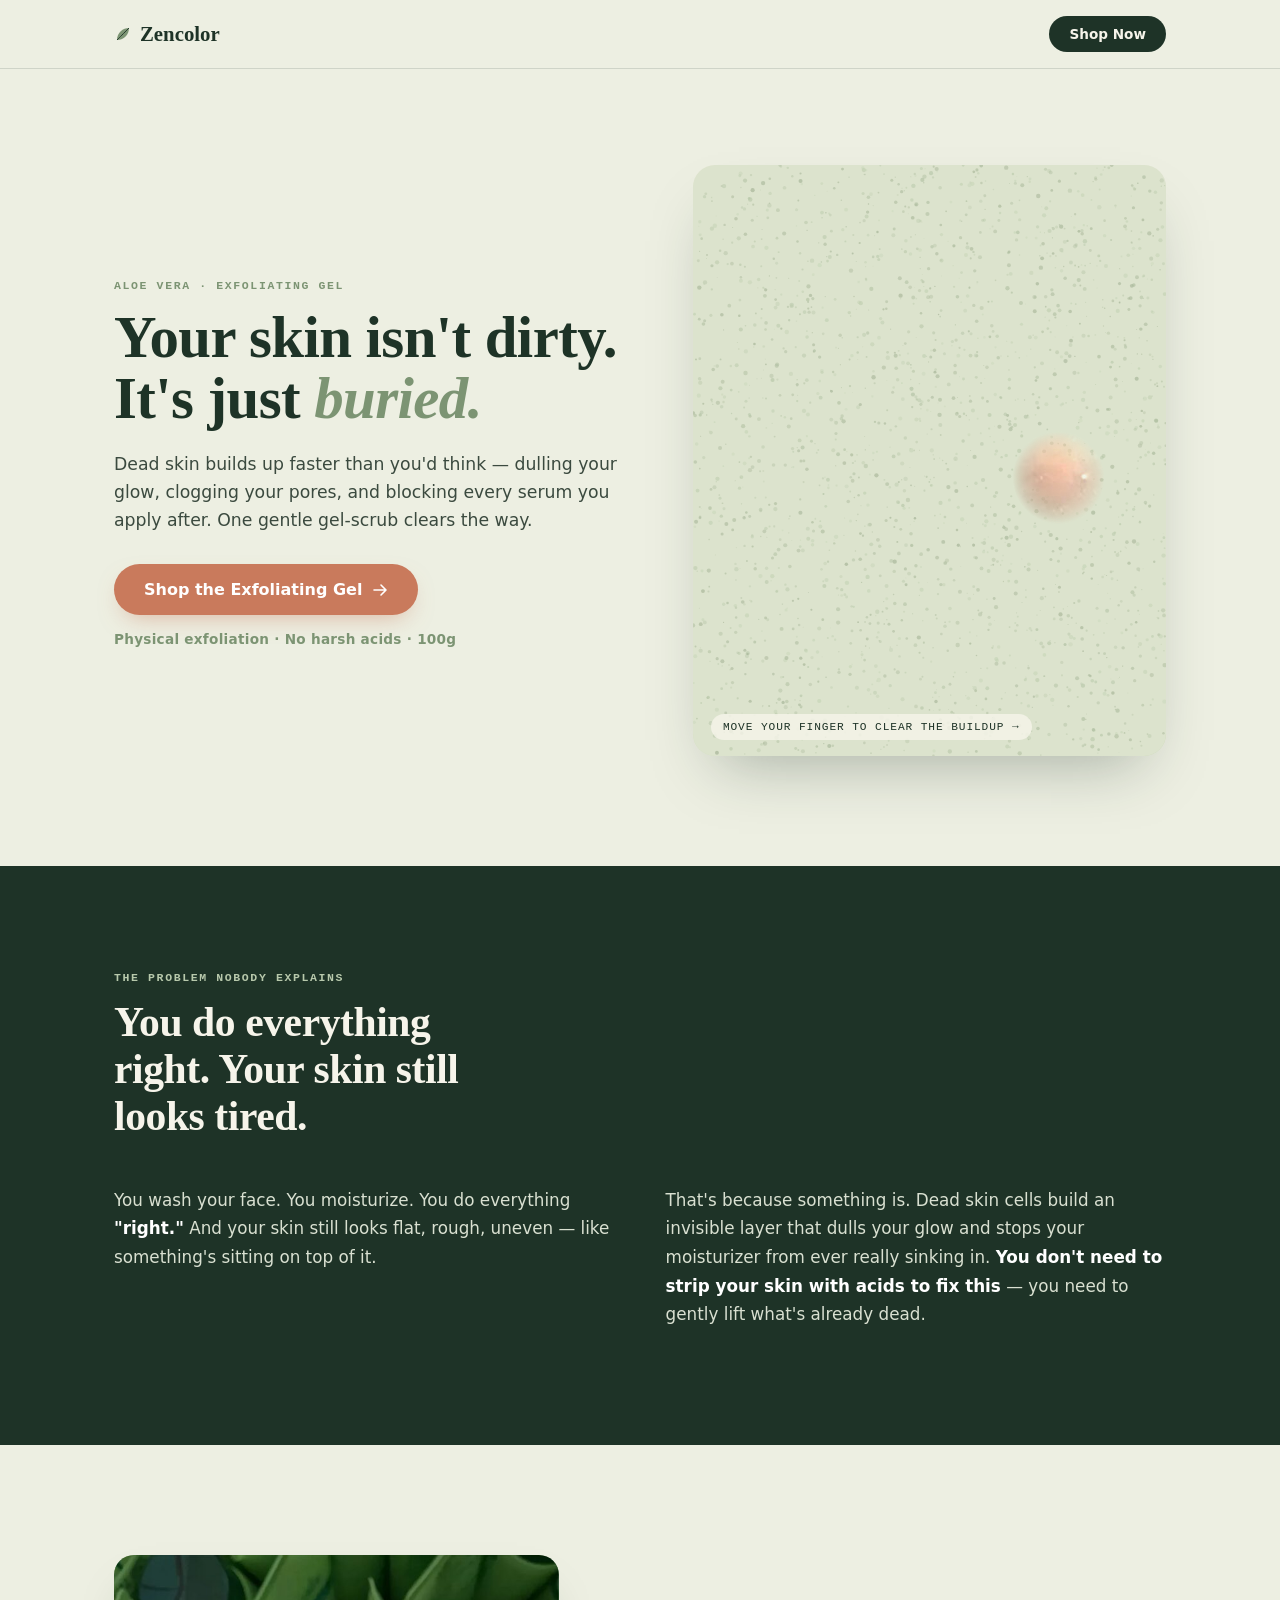
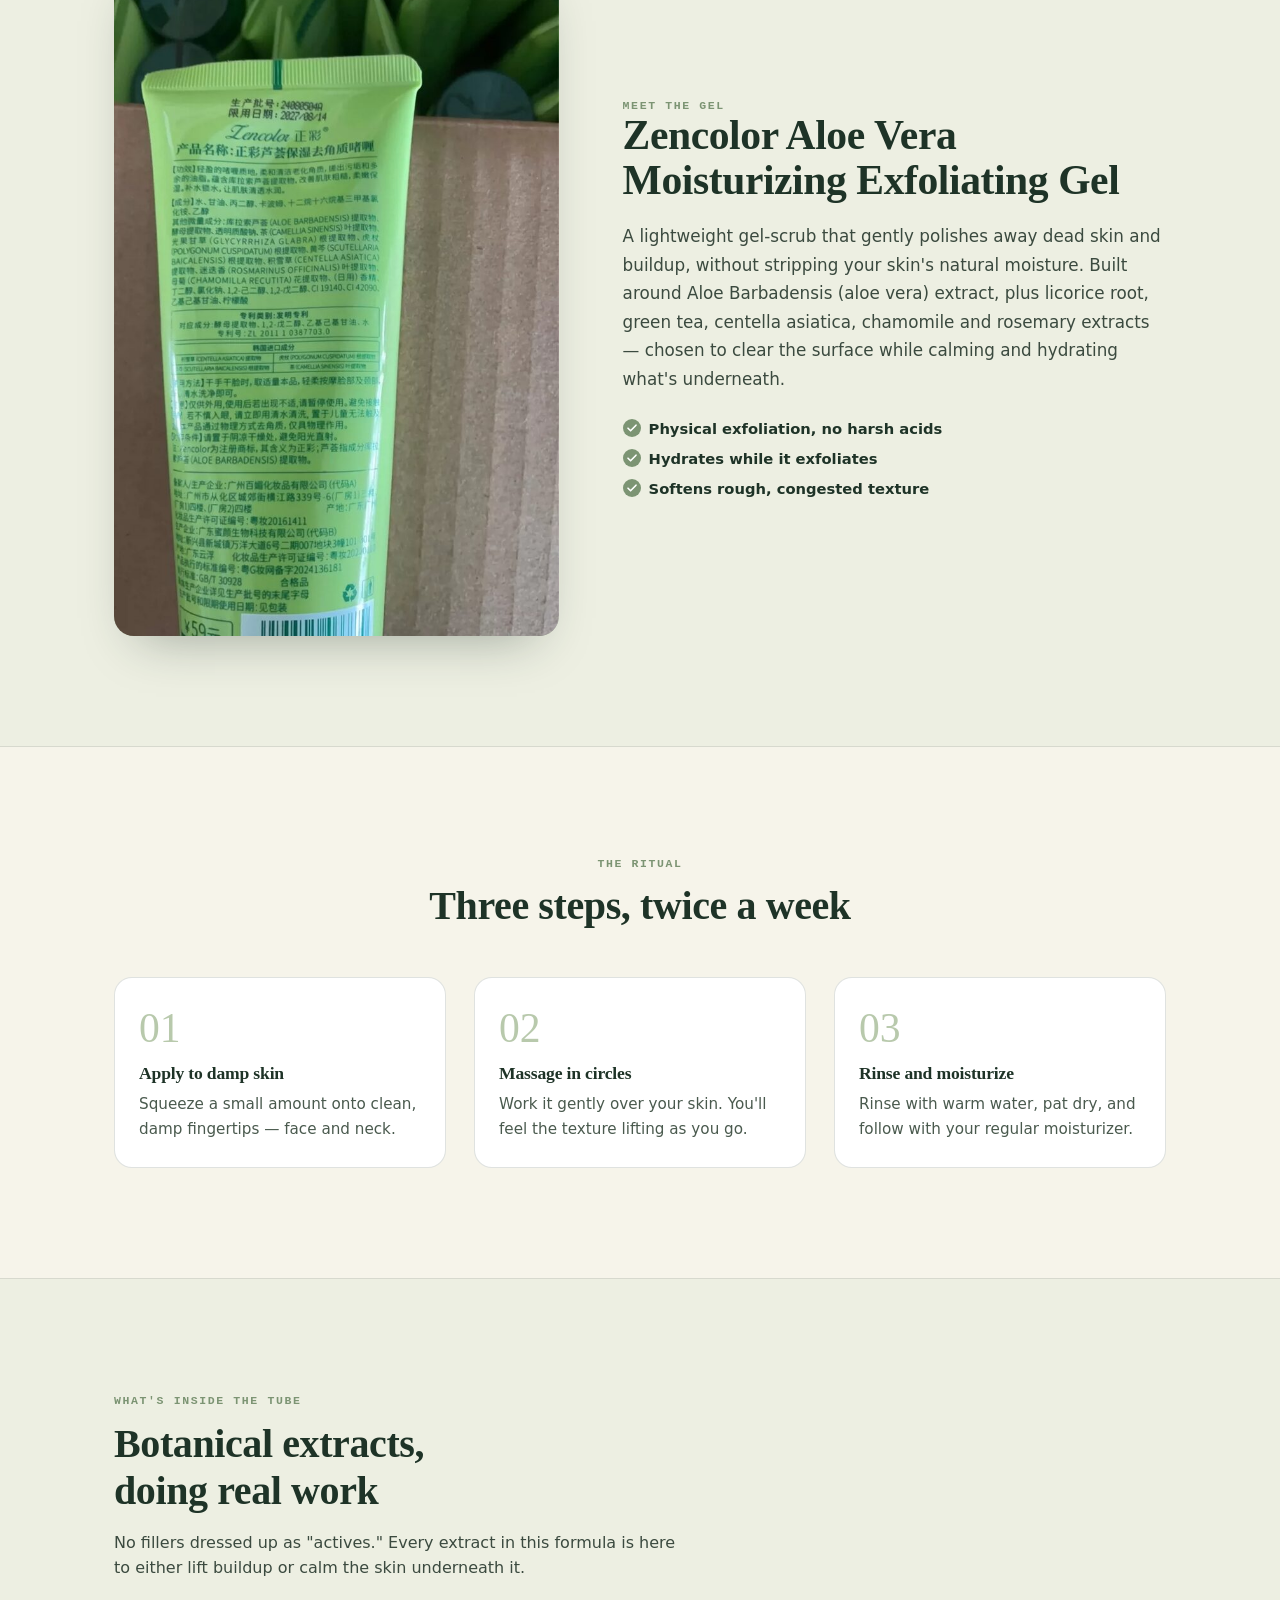
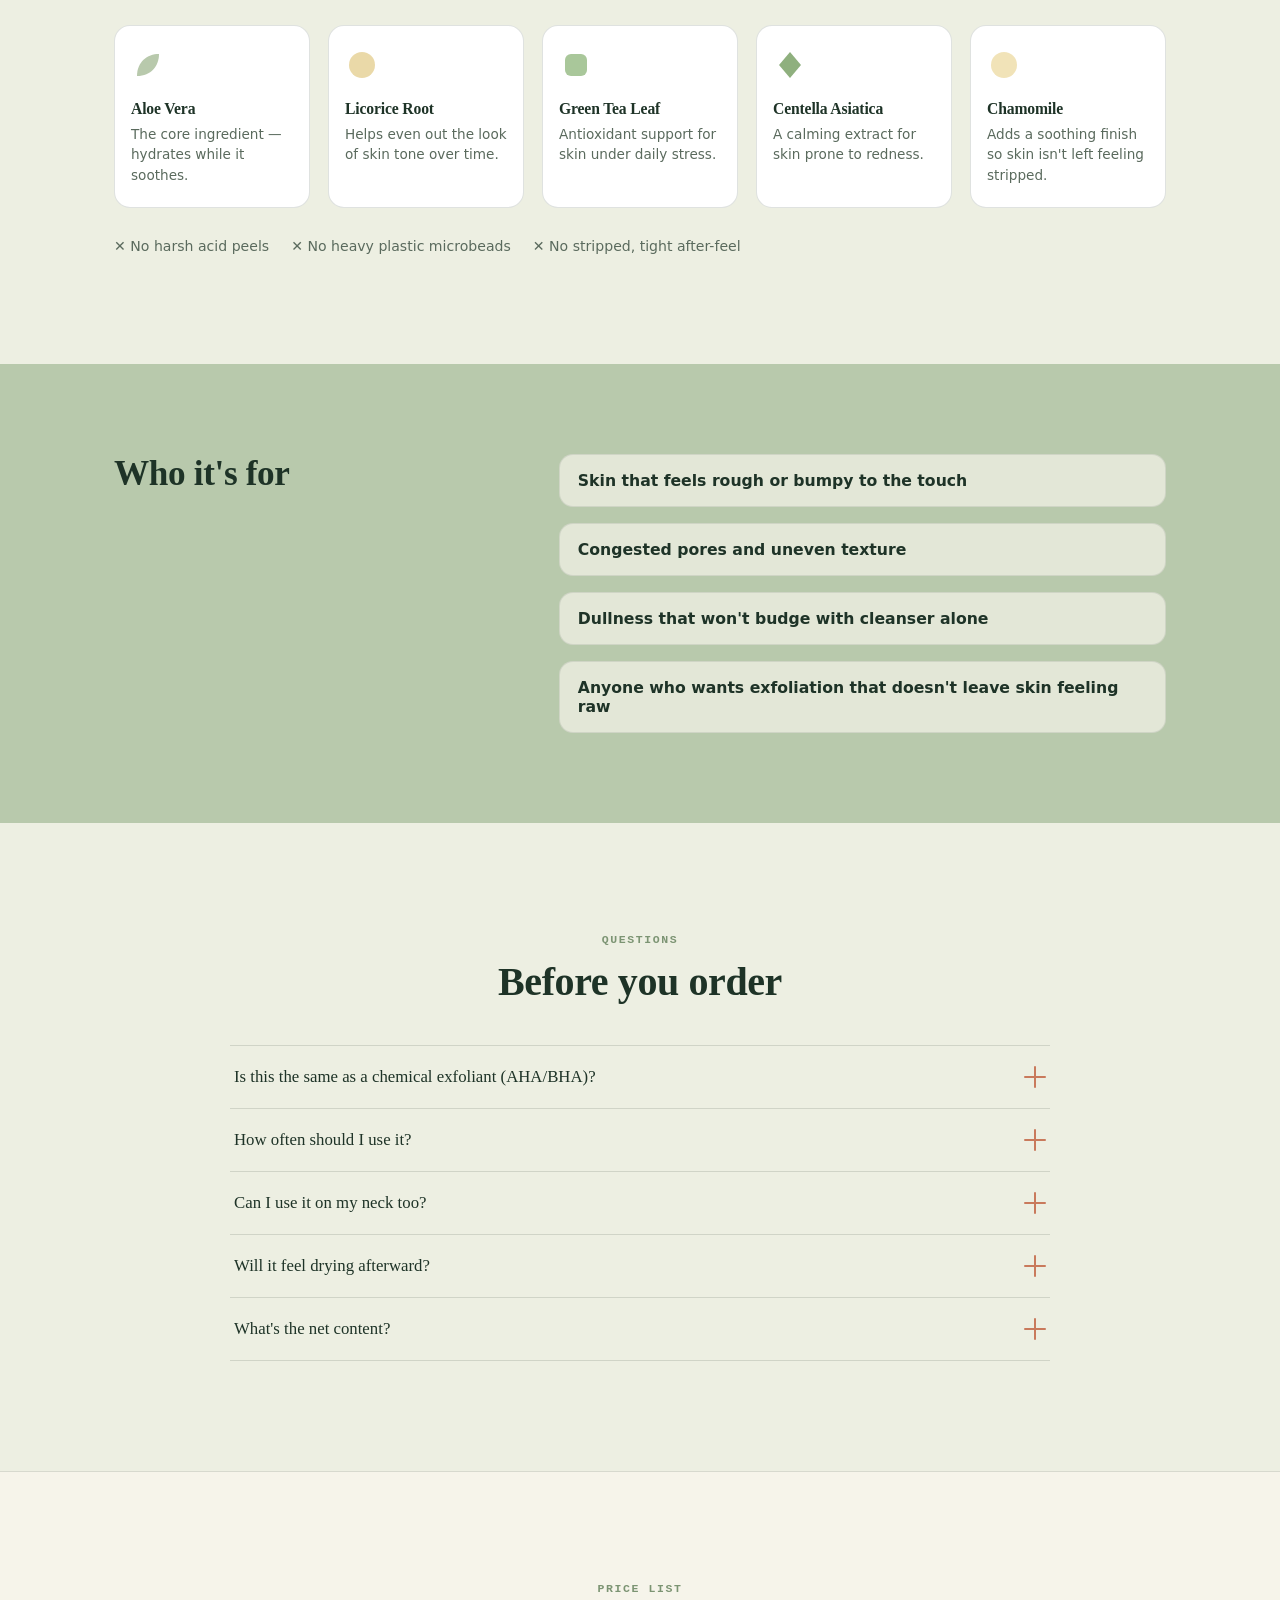
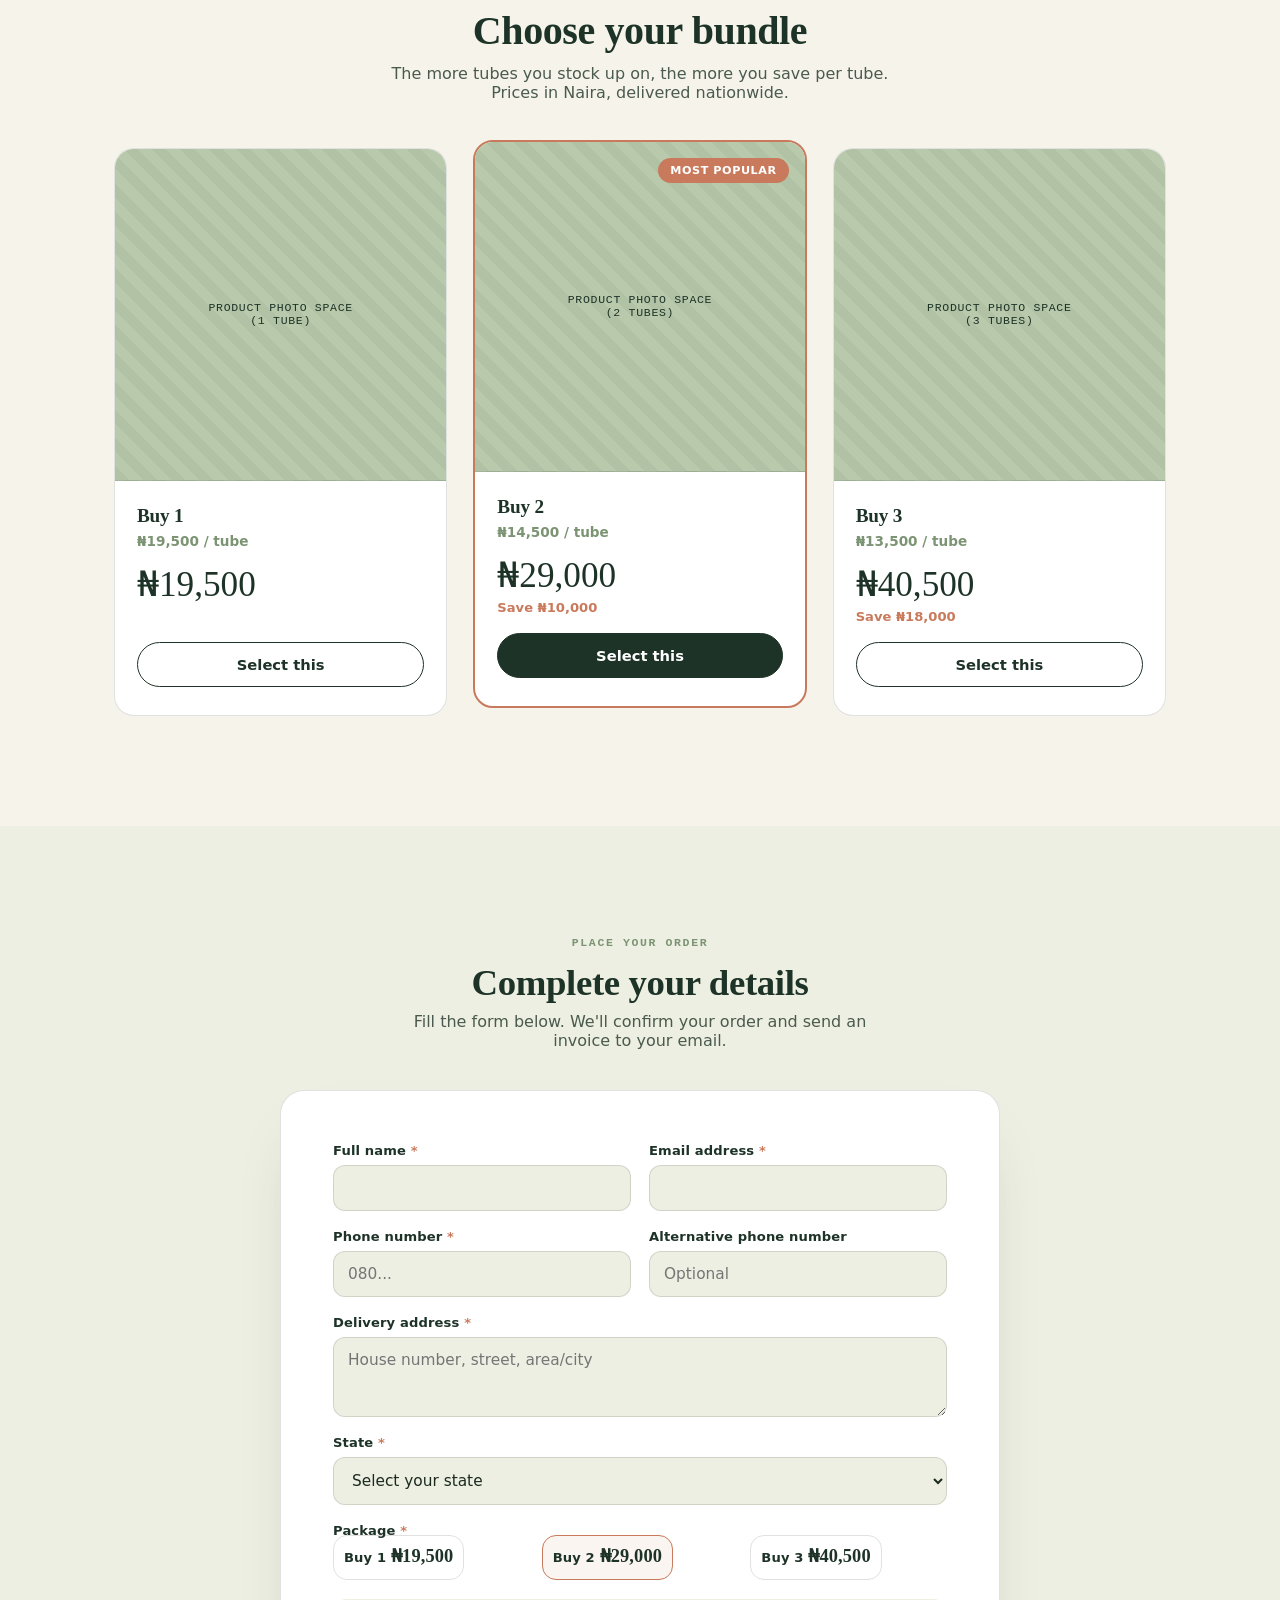
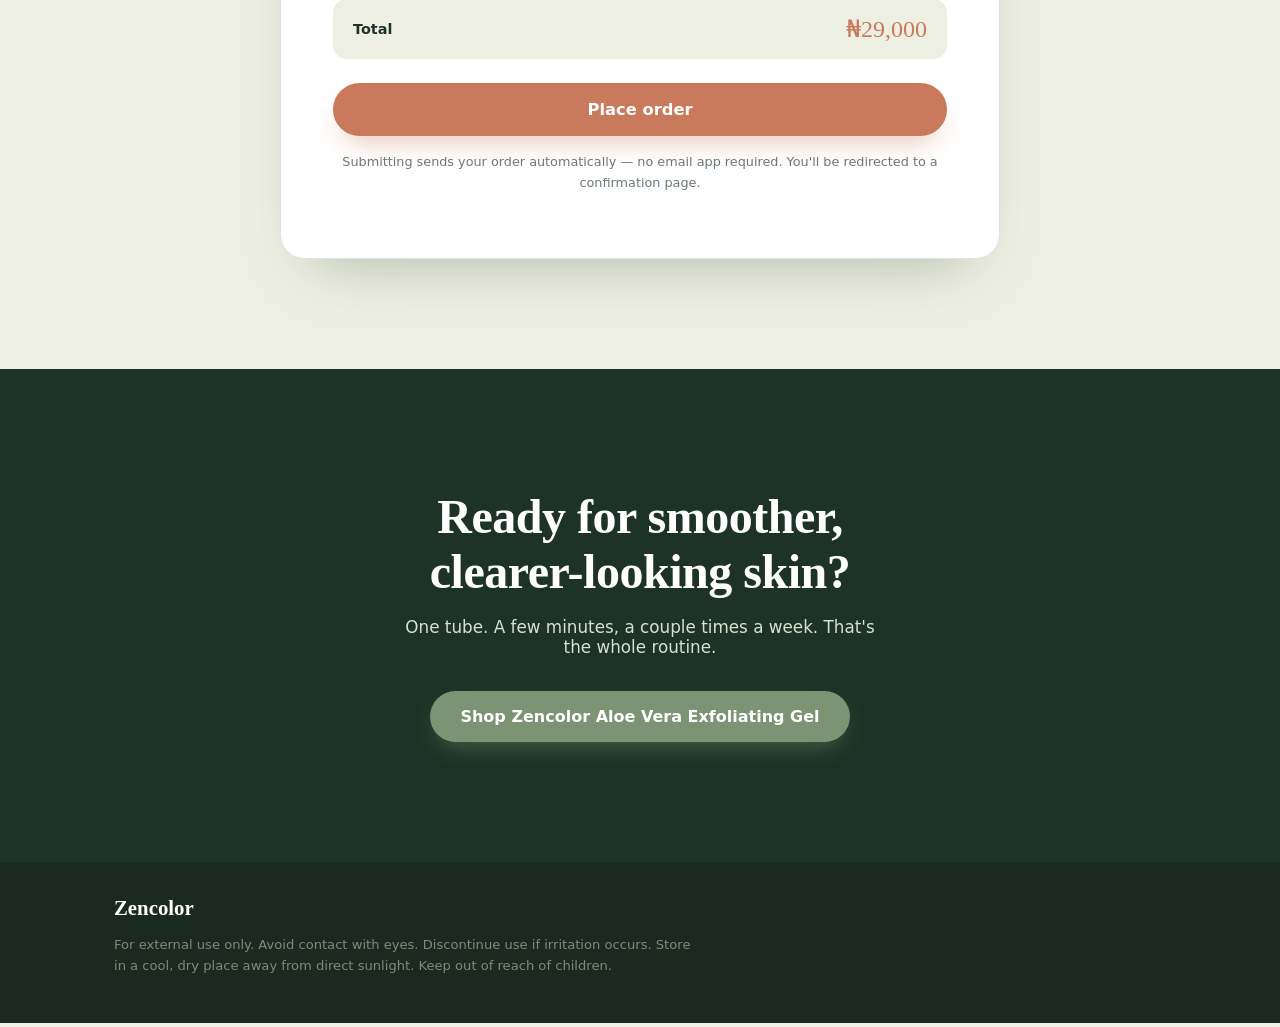
==== Exfoliant/index.html @ 87f1be3c "Change greeting from 'Hello World' to 'Goodbye World'" ====
<!DOCTYPE html>
<html lang="en">
<head>
<meta charset="UTF-8">
<meta name="viewport" content="width=device-width, initial-scale=1.0">
<title>Zencolor — Aloe Vera Exfoliating Gel</title>
<style>
  @font-face {
    font-family: 'Fraunces';
    src: local('Fraunces');
  }

  :root{
    --ivory:#EDEFE2;
    --forest:#1E3327;
    --sage:#7C9473;
    --sage-light:#B8C9AC;
    --clay:#C97A5C;
    --gold:#B6922E;
    --paper:#F6F4EA;
    --ink:#1B2A20;
    --line: rgba(30,51,39,0.14);
    --maxw: 1180px;
  }

  *{ box-sizing:border-box; }
  html{ scroll-behavior:smooth; }
  body{
    margin:0;
    background:var(--ivory);
    color:var(--ink);
    font-family:'Public Sans','Segoe UI',system-ui,sans-serif;
    -webkit-font-smoothing:antialiased;
    overflow-x:hidden;
  }

  h1,h2,h3{
    font-family:'Fraunces','Iowan Old Style',Georgia,serif;
    font-weight:600;
    letter-spacing:-0.01em;
    margin:0;
    color:var(--forest);
  }

  .eyebrow{
    font-family:'IBM Plex Mono',ui-monospace,monospace;
    text-transform:uppercase;
    letter-spacing:0.14em;
    font-size:0.72rem;
    color:var(--sage);
    font-weight:600;
  }

  a{ color:inherit; }
  img{ max-width:100%; display:block; }

  .wrap{
    max-width:var(--maxw);
    margin:0 auto;
    padding:0 clamp(20px,5vw,64px);
  }

  /* ---------- NAV ---------- */
  nav.top{
    position:sticky; top:0; z-index:50;
    background:rgba(237,239,226,0.86);
    backdrop-filter: blur(10px);
    border-bottom:1px solid var(--line);
  }
  nav.top .wrap{
    display:flex; align-items:center; justify-content:space-between;
    padding-top:16px; padding-bottom:16px;
  }
  .logo{
    font-family:'Fraunces',serif;
    font-size:1.3rem;
    font-weight:600;
    color:var(--forest);
    display:flex; align-items:center; gap:8px;
  }
  .logo .leaf{ width:18px; height:18px; }
  .nav-cta{
    background:var(--forest);
    color:var(--paper);
    border:none;
    padding:10px 20px;
    border-radius:999px;
    font-size:0.85rem;
    font-weight:600;
    cursor:pointer;
    font-family:inherit;
    transition:transform .25s ease, background .25s ease;
  }
  .nav-cta:hover{ background:var(--clay); transform:translateY(-1px); }

  /* ---------- HERO ---------- */
  .hero{
    position:relative;
    padding:clamp(48px,8vw,96px) 0 clamp(56px,9vw,110px);
    overflow:hidden;
  }
  .hero .wrap{
    display:grid;
    grid-template-columns: 1.05fr 0.95fr;
    gap:clamp(28px,5vw,56px);
    align-items:center;
  }
  .hero h1{
    font-size:clamp(2.4rem,4.6vw,3.7rem);
    line-height:1.04;
    margin:14px 0 22px;
  }
  .hero h1 em{
    font-style:italic;
    color:var(--sage);
  }
  .hero p.lede{
    font-size:1.08rem;
    line-height:1.6;
    color:#3B4A3F;
    max-width:46ch;
    margin-bottom:30px;
  }
  .btn-primary{
    display:inline-flex; align-items:center; gap:10px;
    background:var(--clay);
    color:#fff;
    border:none;
    padding:16px 30px;
    border-radius:999px;
    font-size:1rem;
    font-weight:700;
    font-family:inherit;
    cursor:pointer;
    box-shadow:0 10px 24px -10px rgba(201,122,92,0.55);
    transition:transform .25s ease, box-shadow .25s ease;
  }
  .btn-primary:hover{ transform:translateY(-2px); box-shadow:0 14px 28px -10px rgba(201,122,92,0.65); }
  .hero-sub{
    margin-top:16px;
    font-size:0.85rem;
    color:var(--sage);
    font-weight:600;
    letter-spacing:0.02em;
  }

  /* the reveal canvas */
  .reveal-stage{
    position:relative;
    border-radius:22px;
    overflow:hidden;
    aspect-ratio: 4/5;
    background:linear-gradient(160deg,#F0EEDF,#DCE3CD 55%,#C7D5B4);
    box-shadow: 0 30px 60px -25px rgba(30,51,39,0.35);
  }
  .reveal-stage canvas{
    position:absolute; inset:0;
    width:100%; height:100%;
    touch-action:none;
    cursor:crosshair;
  }
  .reveal-caption{
    position:absolute;
    left:18px; bottom:16px;
    font-family:'IBM Plex Mono',monospace;
    font-size:0.7rem;
    letter-spacing:0.08em;
    text-transform:uppercase;
    color:var(--forest);
    background:rgba(246,244,234,0.82);
    padding:7px 12px;
    border-radius:999px;
    pointer-events:none;
    z-index:5;
  }

  /* ---------- PROBLEM ---------- */
  .problem{
    background:var(--forest);
    color:var(--paper);
    padding:clamp(56px,9vw,100px) 0;
  }
  .problem .eyebrow{ color:var(--sage-light); }
  .problem h2{
    color:var(--paper);
    font-size:clamp(1.8rem,3.4vw,2.6rem);
    max-width:18ch;
    margin:14px 0 30px;
    line-height:1.12;
  }
  .problem-grid{
    display:grid;
    grid-template-columns: 1fr 1fr;
    gap:clamp(24px,4vw,60px);
    align-items:start;
  }
  .problem-grid p{
    font-size:1.05rem;
    line-height:1.7;
    color:#D9E0D1;
  }
  .problem-grid p strong{ color:#fff; }

  /* ---------- INTRO / PRODUCT ---------- */
  .intro{
    padding:clamp(60px,9vw,110px) 0;
  }
  .intro .wrap{
    display:grid;
    grid-template-columns: 0.9fr 1.1fr;
    gap:clamp(30px,5vw,64px);
    align-items:center;
  }
  .intro-img{
    border-radius:20px;
    overflow:hidden;
    background:var(--sage-light);
    box-shadow:0 24px 50px -24px rgba(30,51,39,0.4);
  }
  .intro h2{
    font-size:clamp(1.9rem,3.4vw,2.6rem);
    line-height:1.1;
    margin-bottom:18px;
  }
  .intro p{
    font-size:1.05rem;
    line-height:1.7;
    color:#3B4A3F;
    max-width:52ch;
  }
  .check-list{
    list-style:none;
    margin:26px 0 0;
    padding:0;
    display:flex;
    flex-wrap:wrap;
    gap:12px 20px;
  }
  .check-list li{
    display:flex; align-items:center; gap:8px;
    font-size:0.92rem;
    font-weight:600;
    color:var(--forest);
  }
  .check-list li svg{ flex:none; }

  /* ---------- RITUAL / STEPS ---------- */
  .ritual{
    background:var(--paper);
    padding:clamp(60px,9vw,110px) 0;
    border-top:1px solid var(--line);
    border-bottom:1px solid var(--line);
  }
  .ritual > .wrap > .eyebrow{ text-align:center; display:block; }
  .ritual h2{
    text-align:center;
    font-size:clamp(1.9rem,3.4vw,2.5rem);
    margin:12px auto 48px;
    max-width:24ch;
  }
  .steps{
    display:grid;
    grid-template-columns:repeat(3,1fr);
    gap:28px;
    counter-reset:step;
  }
  .step{
    position:relative;
    padding:30px 24px 26px;
    background:#fff;
    border:1px solid var(--line);
    border-radius:18px;
  }
  .step .num{
    font-family:'Fraunces',serif;
    font-size:2.6rem;
    color:var(--sage-light);
    line-height:1;
    margin-bottom:14px;
  }
  .step h3{
    font-size:1.1rem;
    margin-bottom:8px;
  }
  .step p{
    font-size:0.95rem;
    line-height:1.6;
    color:#4A5A4E;
    margin:0;
  }

  /* ---------- INGREDIENTS ---------- */
  .ingredients{
    padding:clamp(60px,9vw,110px) 0;
  }
  .ingredients h2{
    font-size:clamp(1.9rem,3.4vw,2.5rem);
    max-width:20ch;
    margin:12px 0 12px;
  }
  .ingredients > .wrap > p{
    max-width:56ch;
    color:#3B4A3F;
    line-height:1.6;
    margin-bottom:44px;
  }
  .ing-grid{
    display:grid;
    grid-template-columns:repeat(5,1fr);
    gap:18px;
  }
  .ing-card{
    background:#fff;
    border:1px solid var(--line);
    border-radius:16px;
    padding:22px 16px;
    text-align:left;
    transition:transform .3s ease, box-shadow .3s ease;
  }
  .ing-card:hover{
    transform:translateY(-4px);
    box-shadow:0 20px 34px -20px rgba(30,51,39,0.35);
  }
  .ing-card .mark{
    width:34px; height:34px;
    margin-bottom:14px;
  }
  .ing-card h3{ font-size:0.98rem; margin-bottom:6px; }
  .ing-card p{ font-size:0.85rem; line-height:1.5; color:#5A6A5D; margin:0; }

  .no-list{
    margin-top:30px;
    display:flex;
    gap:22px;
    flex-wrap:wrap;
  }
  .no-list span{
    font-size:0.88rem;
    color:#5A6A5D;
    display:flex;
    align-items:center;
    gap:7px;
  }

  /* ---------- WHO FOR ---------- */
  .who{
    background:var(--sage-light);
    padding:clamp(50px,8vw,90px) 0;
  }
  .who .wrap{
    display:grid;
    grid-template-columns:0.8fr 1.2fr;
    gap:40px;
    align-items:start;
  }
  .who h2{
    font-size:clamp(1.7rem,3vw,2.2rem);
    max-width:14ch;
  }
  .who ul{
    list-style:none;
    margin:0; padding:0;
    display:grid;
    gap:16px;
  }
  .who li{
    background:rgba(246,244,234,0.7);
    border-radius:14px;
    padding:16px 18px;
    font-size:0.98rem;
    color:var(--forest);
    font-weight:600;
    border:1px solid rgba(30,51,39,0.1);
  }

  /* ---------- FAQ ---------- */
  .faq{
    padding:clamp(60px,9vw,110px) 0;
    max-width:820px;
    margin:0 auto;
  }
  .faq h2{
    font-size:clamp(1.9rem,3.4vw,2.5rem);
    text-align:center;
    margin:12px auto 40px;
  }
  .faq-item{
    border-top:1px solid var(--line);
  }
  .faq-item:last-child{ border-bottom:1px solid var(--line); }
  .faq-q{
    width:100%;
    text-align:left;
    background:none;
    border:none;
    padding:20px 4px;
    font-family:'Fraunces',serif;
    font-size:1.05rem;
    color:var(--forest);
    display:flex;
    justify-content:space-between;
    align-items:center;
    cursor:pointer;
    gap:20px;
  }
  .faq-q .plus{
    flex:none;
    width:22px; height:22px;
    position:relative;
  }
  .faq-q .plus::before, .faq-q .plus::after{
    content:'';
    position:absolute;
    background:var(--clay);
    border-radius:2px;
  }
  .faq-q .plus::before{ width:100%; height:2px; top:50%; left:0; transform:translateY(-50%); }
  .faq-q .plus::after{ width:2px; height:100%; left:50%; top:0; transform:translateX(-50%); transition:transform .3s ease; }
  .faq-item.open .faq-q .plus::after{ transform:translateX(-50%) rotate(90deg) scale(0); }
  .faq-a{
    max-height:0;
    overflow:hidden;
    transition:max-height .35s ease;
  }
  .faq-a p{
    padding:0 4px 22px;
    margin:0;
    font-size:0.96rem;
    line-height:1.65;
    color:#4A5A4E;
    max-width:64ch;
  }

  /* ---------- FINAL CTA ---------- */
  .final{
    background:var(--forest);
    color:var(--paper);
    padding:clamp(70px,10vw,120px) 0;
    text-align:center;
  }
  .final h2{
    color:#fff;
    font-size:clamp(2rem,4vw,3rem);
    max-width:18ch;
    margin:0 auto 18px;
  }
  .final p{
    color:#D9E0D1;
    font-size:1.05rem;
    max-width:44ch;
    margin:0 auto 34px;
  }

  footer{
    background:var(--ink);
    color:#9FAE9B;
    font-size:0.82rem;
    padding:34px 0;
  }
  footer .wrap{
    display:flex;
    justify-content:space-between;
    flex-wrap:wrap;
    gap:12px;
  }
  footer .fine{
    max-width:70ch;
    color:#7C8A78;
    margin-top:14px;
    line-height:1.6;
  }

  /* ---------- PRICE LIST ---------- */
  .pricing{
    padding:clamp(60px,9vw,110px) 0;
    background:var(--paper);
    border-top:1px solid var(--line);
  }
  .pricing > .wrap > .eyebrow{ display:block; text-align:center; }
  .pricing h2{
    text-align:center;
    font-size:clamp(1.9rem,3.4vw,2.5rem);
    margin:12px auto 10px;
  }
  .pricing > .wrap > p.sub{
    text-align:center;
    color:#4A5A4E;
    max-width:50ch;
    margin:0 auto 46px;
  }
  .price-grid{
    display:grid;
    grid-template-columns:repeat(3,1fr);
    gap:26px;
  }
  .price-card{
    background:#fff;
    border:1px solid var(--line);
    border-radius:20px;
    overflow:hidden;
    display:flex;
    flex-direction:column;
    position:relative;
    transition:transform .3s ease, box-shadow .3s ease;
  }
  .price-card.popular{
    border:2px solid var(--clay);
    transform:translateY(-8px);
  }
  .price-card:hover{ box-shadow:0 24px 44px -26px rgba(30,51,39,0.4); }
  .price-card .badge{
    position:absolute;
    top:16px; right:16px;
    background:var(--clay);
    color:#fff;
    font-size:0.7rem;
    font-weight:700;
    text-transform:uppercase;
    letter-spacing:0.05em;
    padding:6px 12px;
    border-radius:999px;
    z-index:2;
  }
  .price-card .img-space{
    aspect-ratio:1/1;
    background:
      repeating-linear-gradient(45deg, rgba(30,51,39,0.05) 0 10px, transparent 10px 20px),
      var(--sage-light);
    display:flex;
    align-items:center;
    justify-content:center;
    color:var(--forest);
    font-family:'IBM Plex Mono',monospace;
    font-size:0.72rem;
    text-transform:uppercase;
    letter-spacing:0.06em;
    text-align:center;
    padding:16px;
    border-bottom:1px solid var(--line);
  }
  .price-card .body{
    padding:24px 22px 28px;
    display:flex;
    flex-direction:column;
    flex:1;
  }
  .price-card h3{
    font-size:1.2rem;
    margin-bottom:6px;
  }
  .price-card .unit-price{
    font-size:0.85rem;
    color:var(--sage);
    font-weight:600;
    margin-bottom:14px;
  }
  .price-card .amount{
    font-family:'Fraunces',serif;
    font-size:2.2rem;
    color:var(--forest);
    margin-bottom:4px;
  }
  .price-card .save{
    font-size:0.82rem;
    color:var(--clay);
    font-weight:700;
    margin-bottom:18px;
    min-height:1.2em;
  }
  .price-card .select-btn{
    margin-top:auto;
    width:100%;
    border:1.5px solid var(--forest);
    background:transparent;
    color:var(--forest);
    font-family:inherit;
    font-weight:700;
    font-size:0.92rem;
    padding:13px 18px;
    border-radius:999px;
    cursor:pointer;
    transition:background .25s ease, color .25s ease;
  }
  .price-card .select-btn:hover,
  .price-card.selected .select-btn{
    background:var(--forest);
    color:#fff;
  }

  /* ---------- ORDER FORM ---------- */
  .order-form{
    padding:clamp(60px,9vw,110px) 0;
  }
  .order-form .form-wrap{
    max-width:720px;
    margin:0 auto;
    background:#fff;
    border:1px solid var(--line);
    border-radius:24px;
    padding:clamp(28px,5vw,52px);
    box-shadow:0 30px 60px -34px rgba(30,51,39,0.35);
  }
  .order-form > .wrap > .eyebrow{ display:block; text-align:center; }
  .order-form h2{
    text-align:center;
    font-size:clamp(1.8rem,3.2vw,2.3rem);
    margin:12px auto 8px;
  }
  .order-form > .wrap > p.sub{
    text-align:center;
    color:#4A5A4E;
    max-width:50ch;
    margin:0 auto 40px;
  }
  .field-row{
    display:grid;
    grid-template-columns:1fr 1fr;
    gap:18px;
  }
  .field{
    margin-bottom:18px;
    display:flex;
    flex-direction:column;
    gap:7px;
  }
  .field label{
    font-size:0.82rem;
    font-weight:700;
    color:var(--forest);
    letter-spacing:0.01em;
  }
  .field label .req{ color:var(--clay); }
  .field input,
  .field select,
  .field textarea{
    font-family:inherit;
    font-size:0.96rem;
    padding:13px 14px;
    border-radius:12px;
    border:1.5px solid var(--line);
    background:var(--ivory);
    color:var(--ink);
    outline:none;
    transition:border-color .2s ease, background .2s ease;
  }
  .field input:focus,
  .field select:focus,
  .field textarea:focus{
    border-color:var(--sage);
    background:#fff;
  }
  .field textarea{ resize:vertical; min-height:80px; }

  .package-select{
    display:grid;
    grid-template-columns:repeat(3,1fr);
    gap:12px;
    margin-bottom:8px;
  }
  .package-option{ position:relative; }
  .package-option input{
    position:absolute;
    opacity:0;
    width:100%; height:100%;
    margin:0;
    cursor:pointer;
  }
  .package-option .card{
    border:1.5px solid var(--line);
    border-radius:14px;
    padding:14px 10px;
    text-align:center;
    transition:border-color .2s ease, background .2s ease;
  }
  .package-option .card .qty{
    font-size:0.82rem;
    font-weight:700;
    color:var(--forest);
    margin-bottom:4px;
  }
  .package-option .card .amt{
    font-family:'Fraunces',serif;
    font-size:1.15rem;
    color:var(--forest);
  }
  .package-option input:checked + .card{
    border-color:var(--clay);
    background:rgba(201,122,92,0.08);
  }
  .package-option input:focus-visible + .card{
    outline:2px solid var(--clay);
    outline-offset:2px;
  }

  .order-total{
    display:flex;
    justify-content:space-between;
    align-items:center;
    background:var(--ivory);
    border-radius:14px;
    padding:16px 20px;
    margin:24px 0;
  }
  .order-total .label{
    font-size:0.9rem;
    font-weight:700;
    color:var(--forest);
  }
  .order-total .value{
    font-family:'Fraunces',serif;
    font-size:1.5rem;
    color:var(--clay);
  }

  .submit-btn{
    width:100%;
    background:var(--clay);
    color:#fff;
    border:none;
    padding:17px 20px;
    border-radius:999px;
    font-size:1.02rem;
    font-weight:700;
    font-family:inherit;
    cursor:pointer;
    box-shadow:0 14px 28px -12px rgba(201,122,92,0.55);
    transition:transform .25s ease;
  }
  .submit-btn:hover{ transform:translateY(-2px); }

  .form-note{
    font-size:0.8rem;
    color:#6B7A6E;
    text-align:center;
    margin-top:16px;
    line-height:1.6;
  }
  .form-status{
    display:none;
    margin-top:18px;
    padding:14px 16px;
    border-radius:12px;
    font-size:0.9rem;
    font-weight:600;
  }
  .form-status.show{ display:block; }
  .form-status.ok{ background:#E4EEDE; color:#294A2A; }
  .form-status.err{ background:#F6E1DA; color:#7A2E1A; }

  @media (max-width:720px){
    .field-row{ grid-template-columns:1fr; }
    .price-grid{ grid-template-columns:1fr; }
    .price-card.popular{ transform:none; }
    .package-select{ grid-template-columns:1fr; }
  }

  /* ---------- responsive ---------- */
  @media (max-width:920px){
    .hero .wrap{ grid-template-columns:1fr; }
    .reveal-stage{ order:-1; aspect-ratio:4/3; }
    .problem-grid{ grid-template-columns:1fr; }
    .intro .wrap{ grid-template-columns:1fr; }
    .steps{ grid-template-columns:1fr; }
    .ing-grid{ grid-template-columns:repeat(2,1fr); }
    .who .wrap{ grid-template-columns:1fr; }
  }

  @media (prefers-reduced-motion: reduce){
    *{ animation:none !important; transition:none !important; }
  }

  :focus-visible{
    outline:2px solid var(--clay);
    outline-offset:3px;
  }
</style>
</head>
<body>

<nav class="top">
  <div class="wrap">
    <div class="logo">
      <svg class="leaf" viewBox="0 0 24 24" fill="none"><path d="M4 20C4 10 12 4 20 4C20 12 14 20 4 20Z" fill="#7C9473"/><path d="M4 20C8 16 12 12 20 4" stroke="#1E3327" stroke-width="1.2"/></svg>
      Zencolor
    </div>
    <button class="nav-cta" onclick="document.getElementById('orderForm').scrollIntoView({behavior:'smooth'})">Shop Now</button>
  </div>
</nav>

<section class="hero">
  <div class="wrap">
    <div class="hero-copy">
      <span class="eyebrow">Aloe Vera · Exfoliating Gel</span>
      <h1>Your skin isn't dirty.<br>It's just <em>buried.</em></h1>
      <p class="lede">Dead skin builds up faster than you'd think — dulling your glow, clogging your pores, and blocking every serum you apply after. One gentle gel-scrub clears the way.</p>
      <button class="btn-primary" onclick="document.getElementById('orderForm').scrollIntoView({behavior:'smooth'})">
        Shop the Exfoliating Gel
        <svg width="16" height="16" viewBox="0 0 16 16" fill="none"><path d="M2 8h11M9 3l5 5-5 5" stroke="#fff" stroke-width="1.6" stroke-linecap="round" stroke-linejoin="round"/></svg>
      </button>
      <div class="hero-sub">Physical exfoliation · No harsh acids · 100g</div>
    </div>

    <div class="reveal-stage" id="revealStage">
      <canvas id="revealCanvas"></canvas>
      <span class="reveal-caption">move your finger to clear the buildup →</span>
    </div>
  </div>
</section>

<section class="problem">
  <div class="wrap">
    <span class="eyebrow">The problem nobody explains</span>
    <h2>You do everything right. Your skin still looks tired.</h2>
    <div class="problem-grid">
      <p>You wash your face. You moisturize. You do everything <strong>"right."</strong> And your skin still looks flat, rough, uneven — like something's sitting on top of it.</p>
      <p>That's because something is. Dead skin cells build an invisible layer that dulls your glow and stops your moisturizer from ever really sinking in. <strong>You don't need to strip your skin with acids to fix this</strong> — you need to gently lift what's already dead.</p>
    </div>
  </div>
</section>

<section class="intro">
  <div class="wrap">
    <div class="intro-img">
      <img src="[data-uri]" alt="Zencolor Aloe Vera Moisturizing Exfoliating Gel tube, ingredient label shown on green packaging">
    </div>
    <div class="intro-text">
      <span class="eyebrow">Meet the gel</span>
      <h2>Zencolor Aloe Vera Moisturizing Exfoliating Gel</h2>
      <p>A lightweight gel-scrub that gently polishes away dead skin and buildup, without stripping your skin's natural moisture. Built around Aloe Barbadensis (aloe vera) extract, plus licorice root, green tea, centella asiatica, chamomile and rosemary extracts — chosen to clear the surface while calming and hydrating what's underneath.</p>
      <ul class="check-list">
        <li><svg width="18" height="18" viewBox="0 0 18 18" fill="none"><circle cx="9" cy="9" r="9" fill="#7C9473"/><path d="M5 9.2l2.6 2.6L13 6.2" stroke="#fff" stroke-width="1.6" stroke-linecap="round" stroke-linejoin="round"/></svg>Physical exfoliation, no harsh acids</li>
        <li><svg width="18" height="18" viewBox="0 0 18 18" fill="none"><circle cx="9" cy="9" r="9" fill="#7C9473"/><path d="M5 9.2l2.6 2.6L13 6.2" stroke="#fff" stroke-width="1.6" stroke-linecap="round" stroke-linejoin="round"/></svg>Hydrates while it exfoliates</li>
        <li><svg width="18" height="18" viewBox="0 0 18 18" fill="none"><circle cx="9" cy="9" r="9" fill="#7C9473"/><path d="M5 9.2l2.6 2.6L13 6.2" stroke="#fff" stroke-width="1.6" stroke-linecap="round" stroke-linejoin="round"/></svg>Softens rough, congested texture</li>
      </ul>
    </div>
  </div>
</section>

<section class="ritual">
  <div class="wrap">
    <span class="eyebrow">The ritual</span>
    <h2>Three steps, twice a week</h2>
    <div class="steps">
      <div class="step">
        <div class="num">01</div>
        <h3>Apply to damp skin</h3>
        <p>Squeeze a small amount onto clean, damp fingertips — face and neck.</p>
      </div>
      <div class="step">
        <div class="num">02</div>
        <h3>Massage in circles</h3>
        <p>Work it gently over your skin. You'll feel the texture lifting as you go.</p>
      </div>
      <div class="step">
        <div class="num">03</div>
        <h3>Rinse and moisturize</h3>
        <p>Rinse with warm water, pat dry, and follow with your regular moisturizer.</p>
      </div>
    </div>
  </div>
</section>

<section class="ingredients">
  <div class="wrap">
    <span class="eyebrow">What's inside the tube</span>
    <h2>Botanical extracts, doing real work</h2>
    <p>No fillers dressed up as "actives." Every extract in this formula is here to either lift buildup or calm the skin underneath it.</p>
    <div class="ing-grid">
      <div class="ing-card">
        <svg class="mark" viewBox="0 0 34 34" fill="none"><path d="M6 28C6 14 16 6 28 6C28 18 20 28 6 28Z" fill="#B8C9AC"/></svg>
        <h3>Aloe Vera</h3>
        <p>The core ingredient — hydrates while it soothes.</p>
      </div>
      <div class="ing-card">
        <svg class="mark" viewBox="0 0 34 34" fill="none"><circle cx="17" cy="17" r="13" fill="#EAD9A8"/></svg>
        <h3>Licorice Root</h3>
        <p>Helps even out the look of skin tone over time.</p>
      </div>
      <div class="ing-card">
        <svg class="mark" viewBox="0 0 34 34" fill="none"><rect x="6" y="6" width="22" height="22" rx="6" fill="#A9C79A"/></svg>
        <h3>Green Tea Leaf</h3>
        <p>Antioxidant support for skin under daily stress.</p>
      </div>
      <div class="ing-card">
        <svg class="mark" viewBox="0 0 34 34" fill="none"><path d="M17 4 L28 17 L17 30 L6 17 Z" fill="#8FB07E"/></svg>
        <h3>Centella Asiatica</h3>
        <p>A calming extract for skin prone to redness.</p>
      </div>
      <div class="ing-card">
        <svg class="mark" viewBox="0 0 34 34" fill="none"><circle cx="17" cy="17" r="13" fill="#F1E3B8"/></svg>
        <h3>Chamomile</h3>
        <p>Adds a soothing finish so skin isn't left feeling stripped.</p>
      </div>
    </div>
    <div class="no-list">
      <span>✕ No harsh acid peels</span>
      <span>✕ No heavy plastic microbeads</span>
      <span>✕ No stripped, tight after-feel</span>
    </div>
  </div>
</section>

<section class="who">
  <div class="wrap">
    <h2>Who it's for</h2>
    <ul>
      <li>Skin that feels rough or bumpy to the touch</li>
      <li>Congested pores and uneven texture</li>
      <li>Dullness that won't budge with cleanser alone</li>
      <li>Anyone who wants exfoliation that doesn't leave skin feeling raw</li>
    </ul>
  </div>
</section>

<section class="faq">
  <div class="wrap" style="padding:0;">
    <span class="eyebrow" style="display:block;text-align:center;">Questions</span>
    <h2>Before you order</h2>

    <div class="faq-item">
      <button class="faq-q"><span>Is this the same as a chemical exfoliant (AHA/BHA)?</span><span class="plus"></span></button>
      <div class="faq-a"><p>No — this is a physical exfoliating gel. It works by gently massaging away dead skin cell buildup rather than dissolving it with acids, which makes it a gentler option for regular use.</p></div>
    </div>
    <div class="faq-item">
      <button class="faq-q"><span>How often should I use it?</span><span class="plus"></span></button>
      <div class="faq-a"><p>Two to three times a week is typically enough. If your skin is sensitive, start with once a week and see how it responds.</p></div>
    </div>
    <div class="faq-item">
      <button class="faq-q"><span>Can I use it on my neck too?</span><span class="plus"></span></button>
      <div class="faq-a"><p>Yes — it's formulated for use on both the face and neck.</p></div>
    </div>
    <div class="faq-item">
      <button class="faq-q"><span>Will it feel drying afterward?</span><span class="plus"></span></button>
      <div class="faq-a"><p>The gel is designed to exfoliate while the aloe vera and botanical extracts help maintain hydration, so it shouldn't leave skin feeling tight. As with any new skincare product, we recommend a patch test first.</p></div>
    </div>
    <div class="faq-item">
      <button class="faq-q"><span>What's the net content?</span><span class="plus"></span></button>
      <div class="faq-a"><p>100g per tube.</p></div>
    </div>
  </div>
</section>

<section class="pricing" id="pricing">
  <div class="wrap">
    <span class="eyebrow">Price list</span>
    <h2>Choose your bundle</h2>
    <p class="sub">The more tubes you stock up on, the more you save per tube. Prices in Naira, delivered nationwide.</p>

    <div class="price-grid">
      <div class="price-card" data-package="1" data-price="19500" data-label="1 Tube">
        <div class="img-space">Product photo space<br>(1 tube)</div>
        <div class="body">
          <h3>Buy 1</h3>
          <div class="unit-price">₦19,500 / tube</div>
          <div class="amount">₦19,500</div>
          <div class="save">&nbsp;</div>
          <button type="button" class="select-btn">Select this</button>
        </div>
      </div>

      <div class="price-card popular" data-package="2" data-price="29000" data-label="2 Tubes">
        <span class="badge">Most popular</span>
        <div class="img-space">Product photo space<br>(2 tubes)</div>
        <div class="body">
          <h3>Buy 2</h3>
          <div class="unit-price">₦14,500 / tube</div>
          <div class="amount">₦29,000</div>
          <div class="save">Save ₦10,000</div>
          <button type="button" class="select-btn">Select this</button>
        </div>
      </div>

      <div class="price-card" data-package="3" data-price="40500" data-label="3 Tubes">
        <div class="img-space">Product photo space<br>(3 tubes)</div>
        <div class="body">
          <h3>Buy 3</h3>
          <div class="unit-price">₦13,500 / tube</div>
          <div class="amount">₦40,500</div>
          <div class="save">Save ₦18,000</div>
          <button type="button" class="select-btn">Select this</button>
        </div>
      </div>
    </div>
  </div>
</section>

<section class="order-form" id="orderForm">
  <div class="wrap">
    <span class="eyebrow">Place your order</span>
    <h2>Complete your details</h2>
    <p class="sub">Fill the form below. We'll confirm your order and send an invoice to your email.</p>

    <div class="form-wrap">
      <form id="orderFormEl" novalidate action="https://formsubmit.co/vc885222@gmail.com" method="POST">
        <input type="hidden" name="_next" value="https://deemarketplace.xyz/Thankyou/">
        <input type="hidden" name="_subject" value="New Zencolor order">
        <input type="hidden" name="_captcha" value="false">
        <input type="hidden" name="_replyto" id="replyToField">
        <input type="hidden" name="Order Reference" id="orderRefField">
        <input type="hidden" name="Package" id="packageLabelField">
        <input type="hidden" name="Total (NGN)" id="totalField">
        <div class="field-row">
          <div class="field">
            <label for="fullName">Full name <span class="req">*</span></label>
            <input type="text" id="fullName" name="fullName" required autocomplete="name">
          </div>
          <div class="field">
            <label for="email">Email address <span class="req">*</span></label>
            <input type="email" id="email" name="email" required autocomplete="email">
          </div>
        </div>

        <div class="field-row">
          <div class="field">
            <label for="phone">Phone number <span class="req">*</span></label>
            <input type="tel" id="phone" name="phone" required autocomplete="tel" placeholder="080...">
          </div>
          <div class="field">
            <label for="altPhone">Alternative phone number</label>
            <input type="tel" id="altPhone" name="altPhone" autocomplete="tel" placeholder="Optional">
          </div>
        </div>

        <div class="field">
          <label for="address">Delivery address <span class="req">*</span></label>
          <textarea id="address" name="address" required autocomplete="street-address" placeholder="House number, street, area/city"></textarea>
        </div>

        <div class="field">
          <label for="state">State <span class="req">*</span></label>
          <select id="state" name="state" required autocomplete="address-level1">
            <option value="" disabled selected>Select your state</option>
            <option>Abia</option>
            <option>Adamawa</option>
            <option>Akwa Ibom</option>
            <option>Anambra</option>
            <option>Bauchi</option>
            <option>Bayelsa</option>
            <option>Benue</option>
            <option>Borno</option>
            <option>Cross River</option>
            <option>Delta</option>
            <option>Ebonyi</option>
            <option>Edo</option>
            <option>Ekiti</option>
            <option>Enugu</option>
            <option>Gombe</option>
            <option>Imo</option>
            <option>Jigawa</option>
            <option>Kaduna</option>
            <option>Kano</option>
            <option>Katsina</option>
            <option>Kebbi</option>
            <option>Kogi</option>
            <option>Kwara</option>
            <option>Lagos</option>
            <option>Nasarawa</option>
            <option>Niger</option>
            <option>Ogun</option>
            <option>Ondo</option>
            <option>Osun</option>
            <option>Oyo</option>
            <option>Plateau</option>
            <option>Rivers</option>
            <option>Sokoto</option>
            <option>Taraba</option>
            <option>Yobe</option>
            <option>Zamfara</option>
            <option>FCT - Abuja</option>
          </select>
        </div>

        <div class="field">
          <label>Package <span class="req">*</span></label>
          <div class="package-select" id="packageSelect">
            <label class="package-option">
              <input type="radio" name="package" value="1" data-price="19500" required>
              <span class="card">
                <span class="qty">Buy 1</span>
                <span class="amt">₦19,500</span>
              </span>
            </label>
            <label class="package-option">
              <input type="radio" name="package" value="2" data-price="29000">
              <span class="card">
                <span class="qty">Buy 2</span>
                <span class="amt">₦29,000</span>
              </span>
            </label>
            <label class="package-option">
              <input type="radio" name="package" value="3" data-price="40500">
              <span class="card">
                <span class="qty">Buy 3</span>
                <span class="amt">₦40,500</span>
              </span>
            </label>
          </div>
        </div>

        <div class="order-total">
          <span class="label">Total</span>
          <span class="value" id="totalValue">₦0</span>
        </div>

        <button type="submit" class="submit-btn">Place order</button>

        <div class="form-status" id="formStatus"></div>

        <p class="form-note">Submitting sends your order automatically — no email app required. You'll be redirected to a confirmation page.</p>
      </form>
    </div>
  </div>
</section>

<section class="final" id="order">
  <div class="wrap">
    <h2>Ready for smoother, clearer-looking skin?</h2>
    <p>One tube. A few minutes, a couple times a week. That's the whole routine.</p>
    <button class="btn-primary" style="background:var(--sage);box-shadow:0 10px 24px -10px rgba(124,148,115,0.6);" onclick="document.getElementById('orderForm').scrollIntoView({behavior:'smooth'})">
      Shop Zencolor Aloe Vera Exfoliating Gel
    </button>
  </div>
</section>

<footer>
  <div class="wrap">
    <div>
      <div class="logo" style="color:#fff;">Zencolor</div>
      <p class="fine">For external use only. Avoid contact with eyes. Discontinue use if irritation occurs. Store in a cool, dry place away from direct sunlight. Keep out of reach of children.</p>
    </div>
  </div>
</footer>

<script>
(function(){
  // ---- Scrub-to-reveal hero canvas ----
  const stage = document.getElementById('revealStage');
  const canvas = document.getElementById('revealCanvas');
  const ctx = canvas.getContext('2d');
  const productImg = new Image();
  productImg.src = "[data-uri]";

  let W, H, dpr;
  let maskCanvas, maskCtx;
  const reduceMotion = window.matchMedia('(prefers-reduced-motion: reduce)').matches;

  function resize(){
    const rect = stage.getBoundingClientRect();
    dpr = Math.min(window.devicePixelRatio || 1, 2);
    W = rect.width; H = rect.height;
    canvas.width = W * dpr;
    canvas.height = H * dpr;
    ctx.setTransform(dpr,0,0,dpr,0,0);

    maskCanvas = document.createElement('canvas');
    maskCanvas.width = W; maskCanvas.height = H;
    maskCtx = maskCanvas.getContext('2d');
    drawGrain();
    render();
  }

  function drawGrain(){
    // base "buildup" layer: warm noisy stipple texture
    maskCtx.fillStyle = '#DCE3CD';
    maskCtx.fillRect(0,0,W,H);
    for(let i=0;i<2200;i++){
      const x = Math.random()*W;
      const y = Math.random()*H;
      const r = Math.random()*1.8+0.4;
      const shade = 190 + Math.random()*40;
      maskCtx.fillStyle = `rgba(${shade-30},${shade-15},${shade-45},${0.35+Math.random()*0.3})`;
      maskCtx.beginPath();
      maskCtx.arc(x,y,r,0,Math.PI*2);
      maskCtx.fill();
    }
  }

  function render(){
    ctx.clearRect(0,0,W,H);
    // draw underlying product image (cover)
    if(productImg.complete && productImg.naturalWidth){
      const iw = productImg.naturalWidth, ih = productImg.naturalHeight;
      const scale = Math.max(W/iw, H/ih);
      const sw = W/scale, sh = H/scale;
      const sx = (iw-sw)/2, sy = (ih-sh)/2;
      ctx.drawImage(productImg, sx, sy, sw, sh, 0, 0, W, H);
    } else {
      const g = ctx.createLinearGradient(0,0,W,H);
      g.addColorStop(0,'#F0EEDF');
      g.addColorStop(1,'#C7D5B4');
      ctx.fillStyle = g;
      ctx.fillRect(0,0,W,H);
    }
    // overlay the grain/buildup mask on top
    ctx.drawImage(maskCanvas,0,0);
  }

  function clearAt(x,y){
    maskCtx.save();
    maskCtx.globalCompositeOperation = 'destination-out';
    const grad = maskCtx.createRadialGradient(x,y,0,x,y,46);
    grad.addColorStop(0,'rgba(0,0,0,1)');
    grad.addColorStop(1,'rgba(0,0,0,0)');
    maskCtx.fillStyle = grad;
    maskCtx.beginPath();
    maskCtx.arc(x,y,46,0,Math.PI*2);
    maskCtx.fill();
    maskCtx.restore();
  }

  let pointerDown = false;
  function pos(e){
    const rect = canvas.getBoundingClientRect();
    const cx = (e.touches ? e.touches[0].clientX : e.clientX) - rect.left;
    const cy = (e.touches ? e.touches[0].clientY : e.clientY) - rect.top;
    return {x:cx, y:cy};
  }
  function handleMove(e){
    const p = pos(e);
    clearAt(p.x, p.y);
    render();
  }
  canvas.addEventListener('mousemove', handleMove);
  canvas.addEventListener('mousedown', (e)=>{ pointerDown = true; handleMove(e); });
  window.addEventListener('mouseup', ()=> pointerDown = false);
  canvas.addEventListener('touchstart', (e)=>{ handleMove(e); }, {passive:true});
  canvas.addEventListener('touchmove', (e)=>{ handleMove(e); }, {passive:true});

  // ambient auto-reveal so the effect is discoverable without input
  let t = 0;
  function ambient(){
    if(!reduceMotion){
      t += 0.014;
      const ax = W*0.5 + Math.sin(t)*W*0.28;
      const ay = H*0.5 + Math.cos(t*0.8)*H*0.22;
      clearAt(ax, ay);
      render();
      requestAnimationFrame(ambient);
    }
  }

  window.addEventListener('resize', resize);
  productImg.onload = resize;
  resize();
  if(!reduceMotion) requestAnimationFrame(ambient);
})();

// ---- Price list <-> order form sync ----
(function(){
  const priceCards = document.querySelectorAll('.price-card');
  const packageRadios = document.querySelectorAll('input[name="package"]');
  const totalValue = document.getElementById('totalValue');
  const orderForm = document.getElementById('orderFormEl');
  const formStatus = document.getElementById('formStatus');

  const naira = n => '₦' + Number(n).toLocaleString('en-NG');

  function selectPackage(pkgValue){
    packageRadios.forEach(r => { r.checked = (r.value === pkgValue); });
    priceCards.forEach(c => c.classList.toggle('selected', c.dataset.package === pkgValue));
    const active = document.querySelector('input[name="package"]:checked');
    totalValue.textContent = active ? naira(active.dataset.price) : '₦0';
  }

  priceCards.forEach(card => {
    card.querySelector('.select-btn').addEventListener('click', () => {
      selectPackage(card.dataset.package);
      document.getElementById('orderForm').scrollIntoView({behavior:'smooth'});
    });
  });

  packageRadios.forEach(r => {
    r.addEventListener('change', () => selectPackage(r.value));
  });

  // default selection: package 2 (most popular)
  selectPackage('2');

  // ---- Order submission: the form POSTs directly to FormSubmit, which
  // emails the order to vc885@gmail.com and then redirects the customer's
  // browser to the thank-you page via the _next field. No email client
  // popup, no manual "send" step. ----
  orderForm.addEventListener('submit', function(e){
    formStatus.className = 'form-status';

    const fullName = document.getElementById('fullName').value.trim();
    const email = document.getElementById('email').value.trim();
    const phone = document.getElementById('phone').value.trim();
    const address = document.getElementById('address').value.trim();
    const state = document.getElementById('state').value;
    const activePkg = document.querySelector('input[name="package"]:checked');

    if(!fullName || !email || !phone || !address || !state || !activePkg){
      e.preventDefault();
      formStatus.textContent = 'Please fill in all required fields before submitting.';
      formStatus.classList.add('show','err');
      return;
    }

    const emailPattern = /^[^\s@]+@[^\s@]+\.[^\s@]+$/;
    if(!emailPattern.test(email)){
      e.preventDefault();
      formStatus.textContent = 'Please enter a valid email address.';
      formStatus.classList.add('show','err');
      return;
    }

    const pkgLabels = {1:'1 Tube', 2:'2 Tubes', 3:'3 Tubes'};
    const pkgQty = activePkg.value;
    const pkgPrice = Number(activePkg.dataset.price);
    const orderRef = 'ZC-' + Date.now().toString().slice(-8);

    document.getElementById('replyToField').value = email;
    document.getElementById('orderRefField').value = orderRef;
    document.getElementById('packageLabelField').value = `${pkgLabels[pkgQty]} — ${naira(pkgPrice)}`;
    document.getElementById('totalField').value = naira(pkgPrice);

    formStatus.textContent = 'Sending your order…';
    formStatus.classList.add('show','ok');
    // form now submits normally to the action URL above
  });
})();

// ---- FAQ accordion ----
document.querySelectorAll('.faq-item').forEach(item=>{
  const btn = item.querySelector('.faq-q');
  const answer = item.querySelector('.faq-a');
  btn.addEventListener('click', ()=>{
    const isOpen = item.classList.contains('open');
    document.querySelectorAll('.faq-item.open').forEach(other=>{
      if(other !== item){
        other.classList.remove('open');
        other.querySelector('.faq-a').style.maxHeight = null;
      }
    });
    if(isOpen){
      item.classList.remove('open');
      answer.style.maxHeight = null;
    } else {
      item.classList.add('open');
      answer.style.maxHeight = answer.scrollHeight + 'px';
    }
  });
});
</script>

</body>
</html>
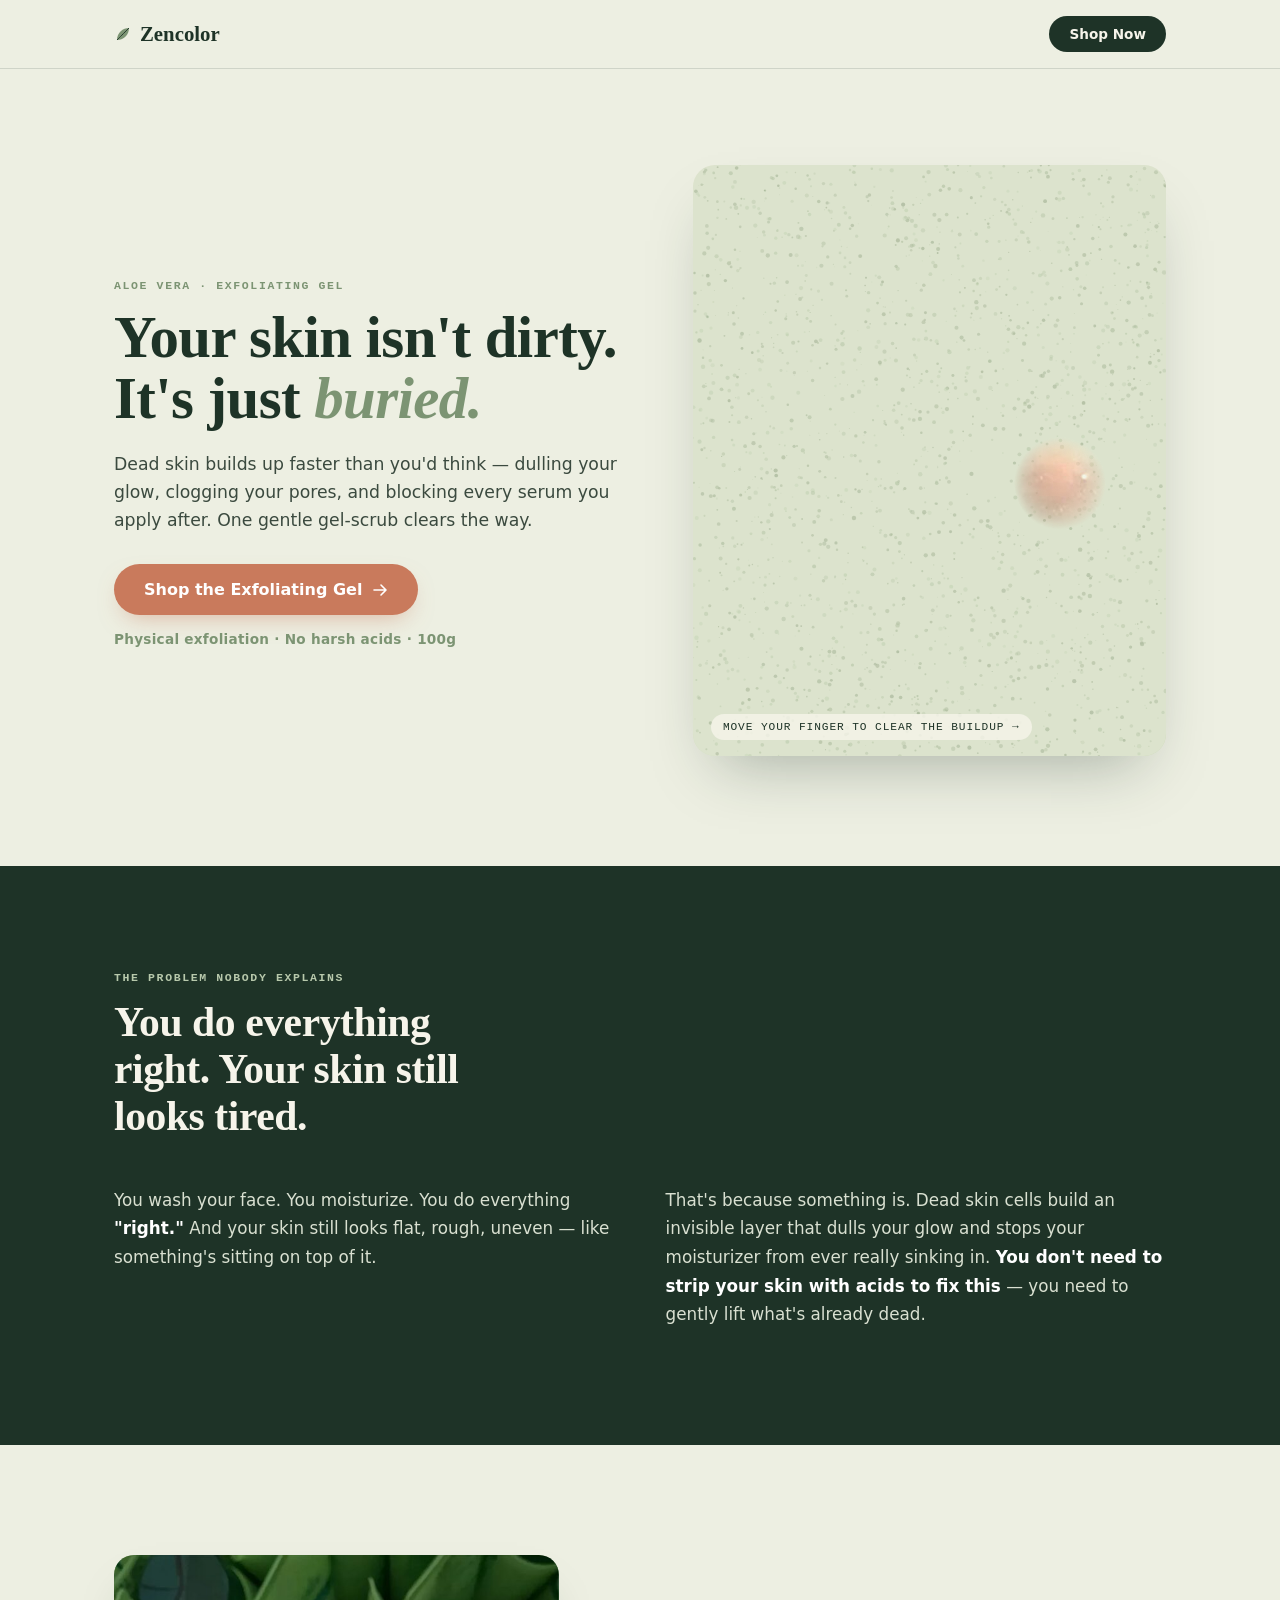
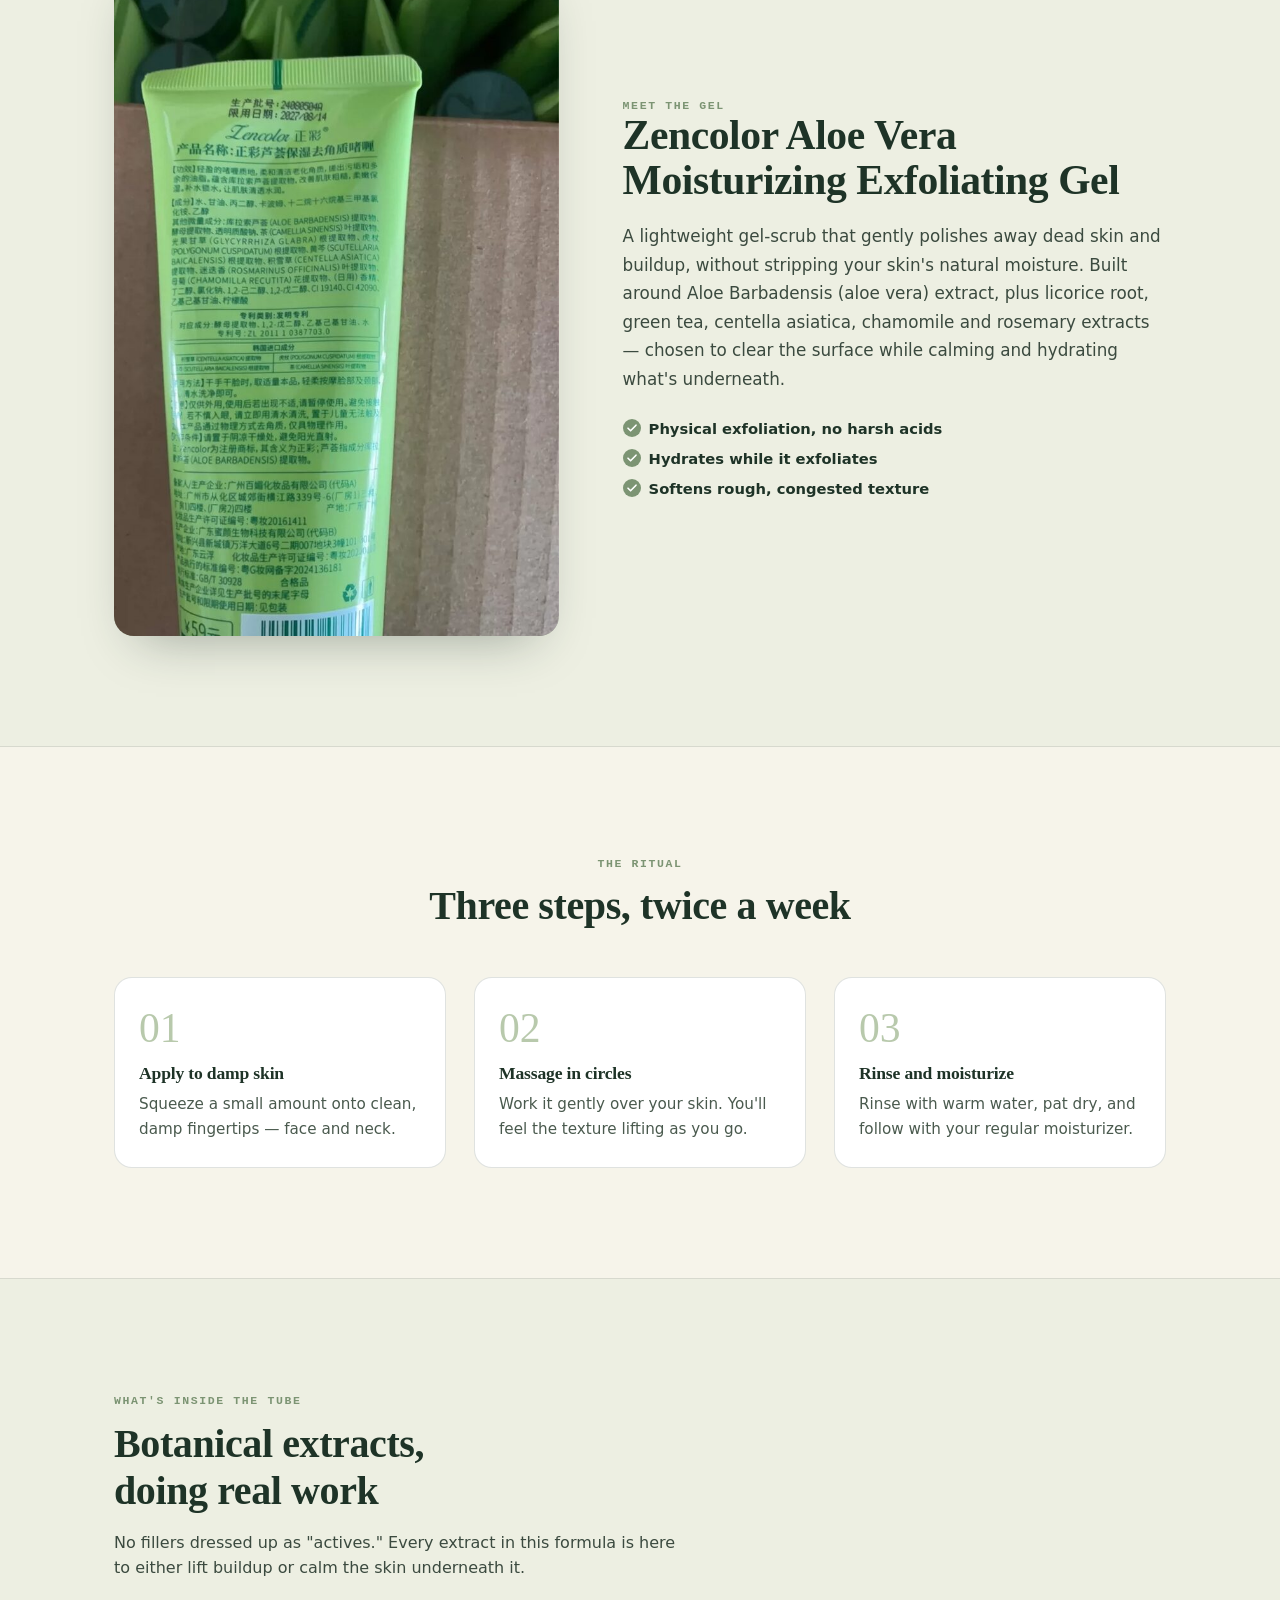
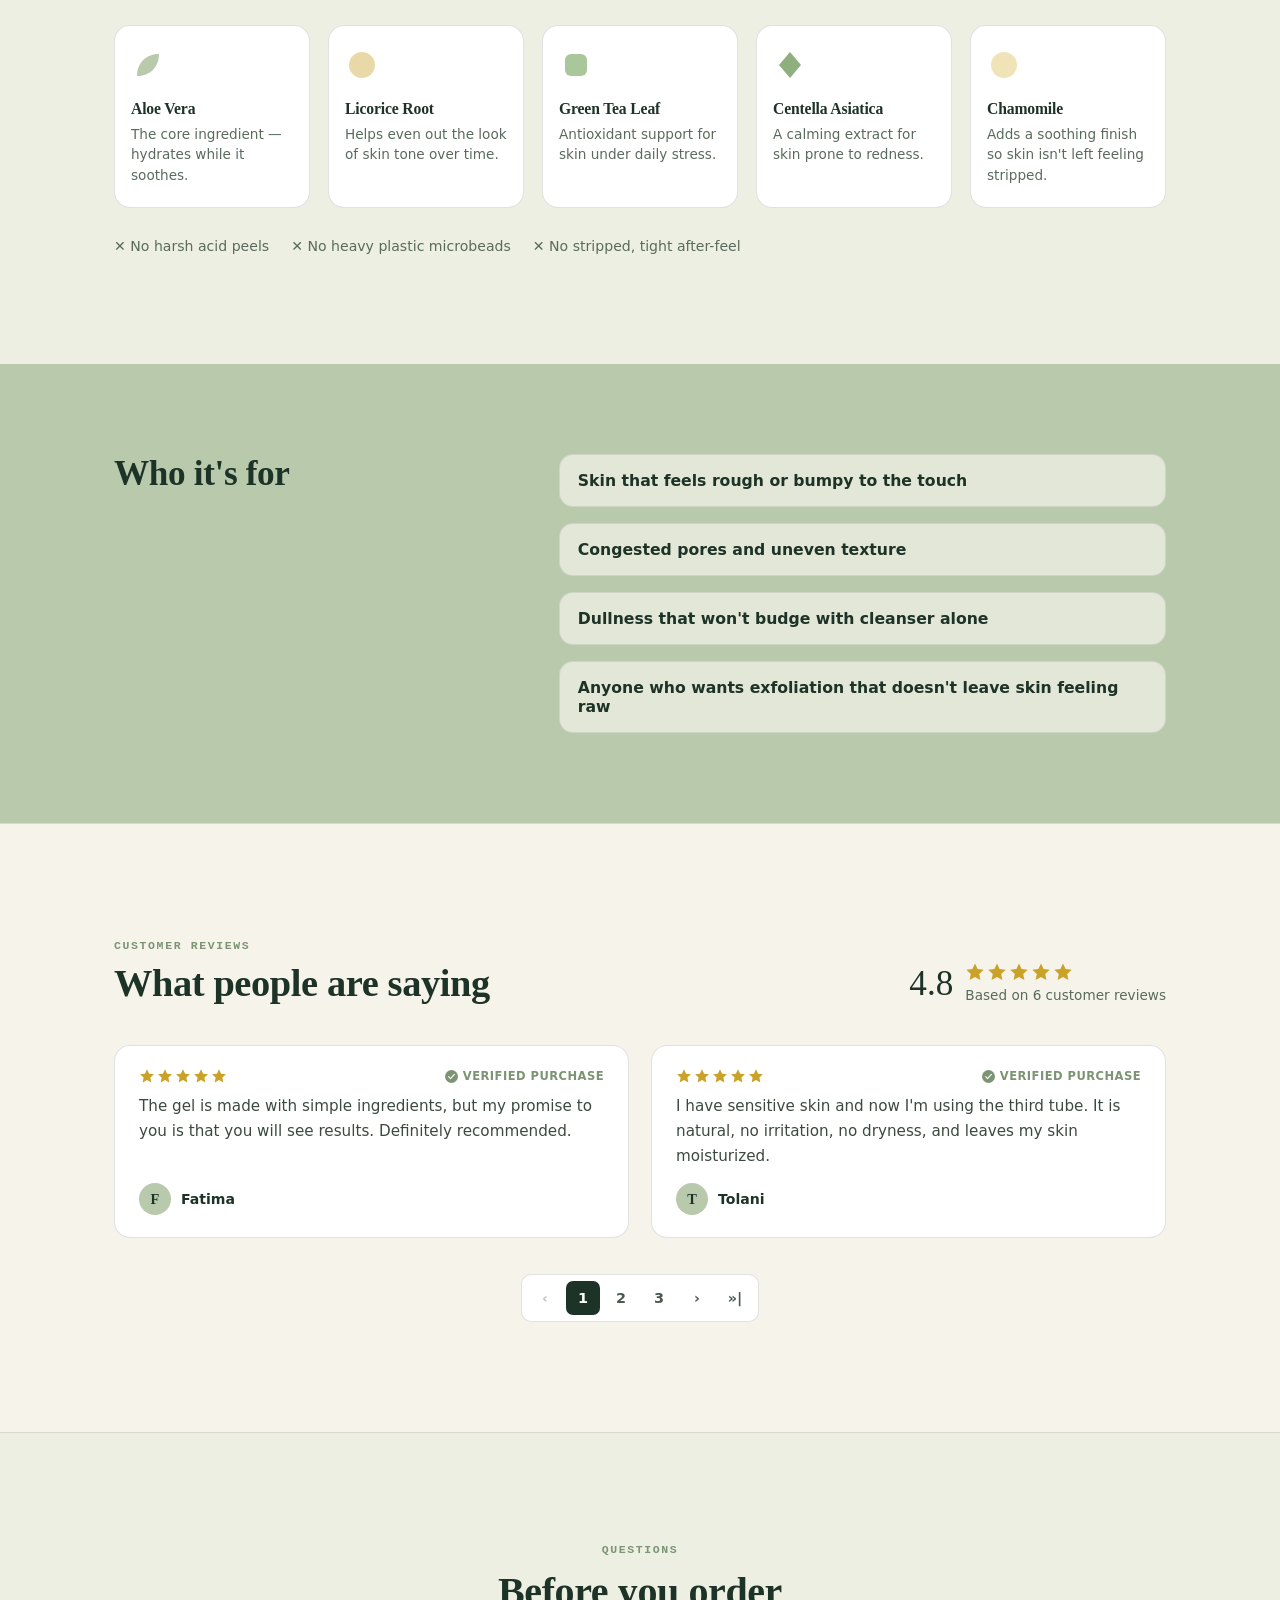
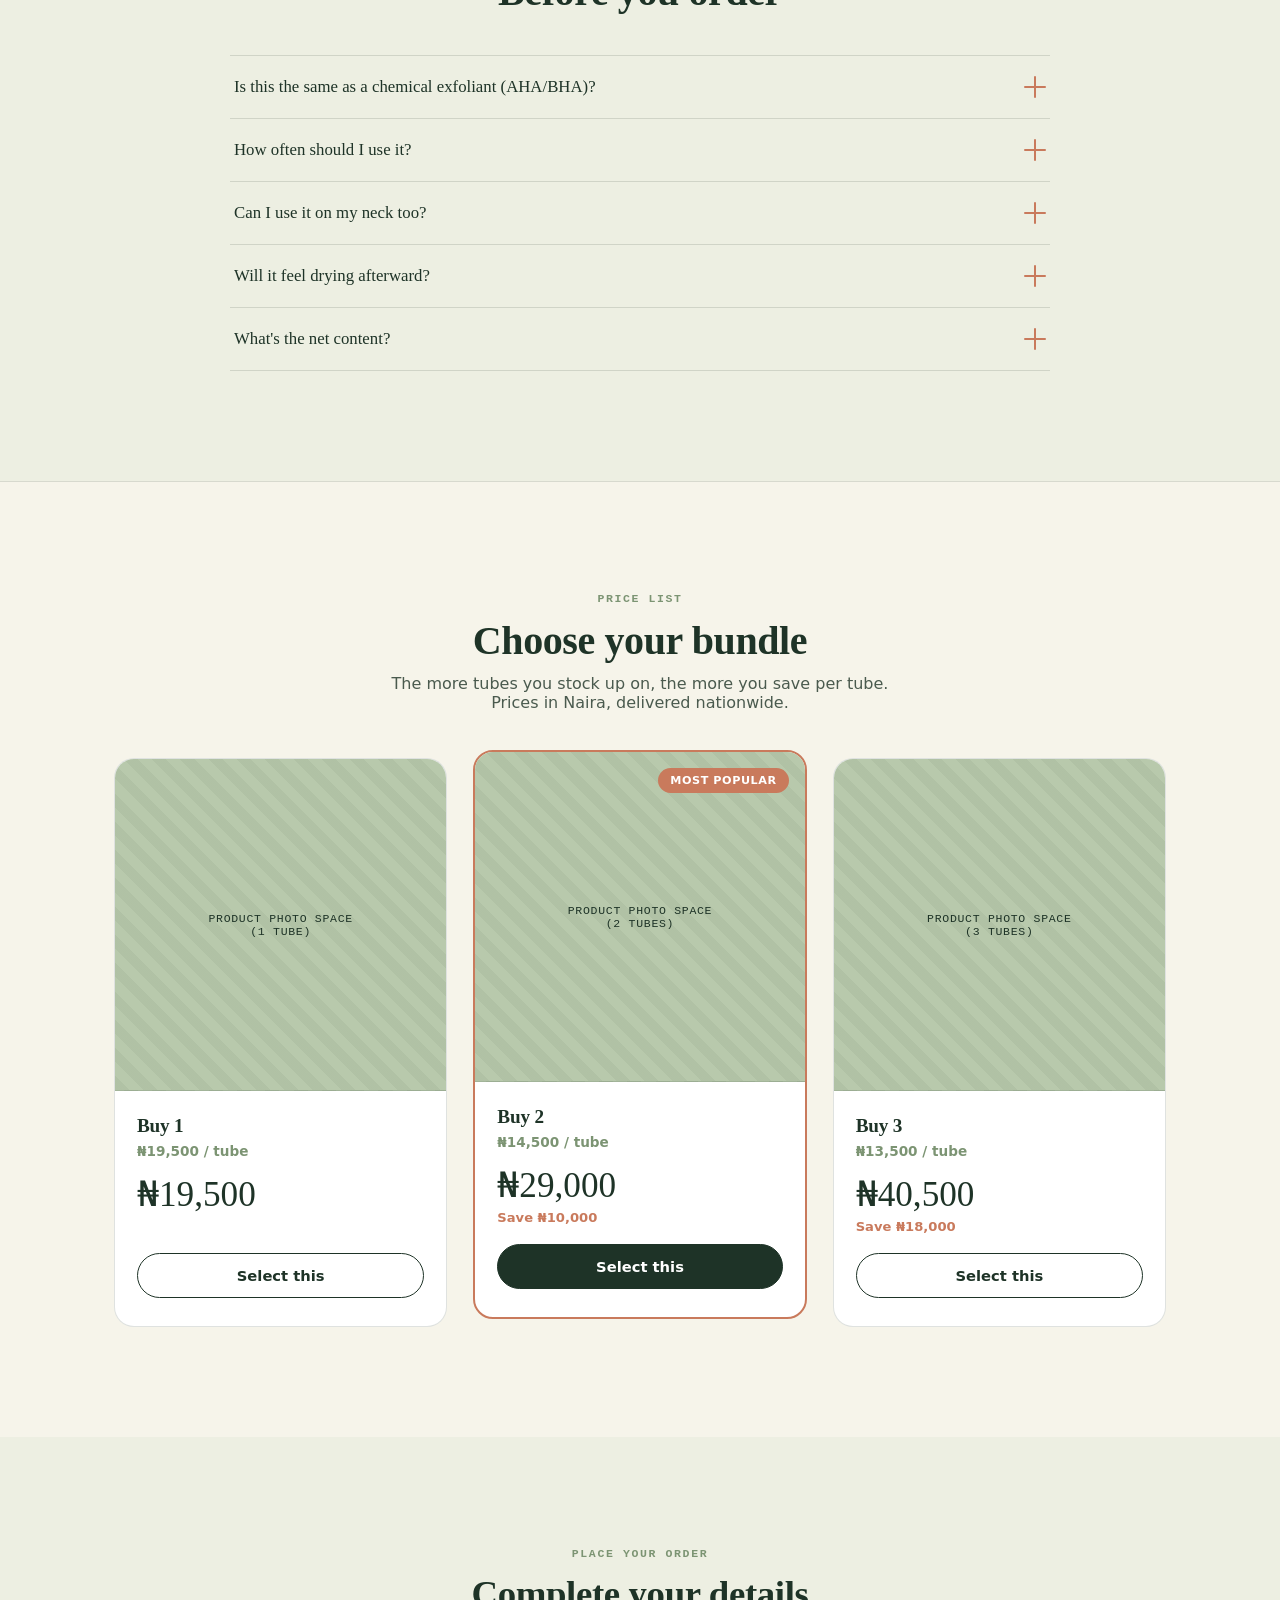
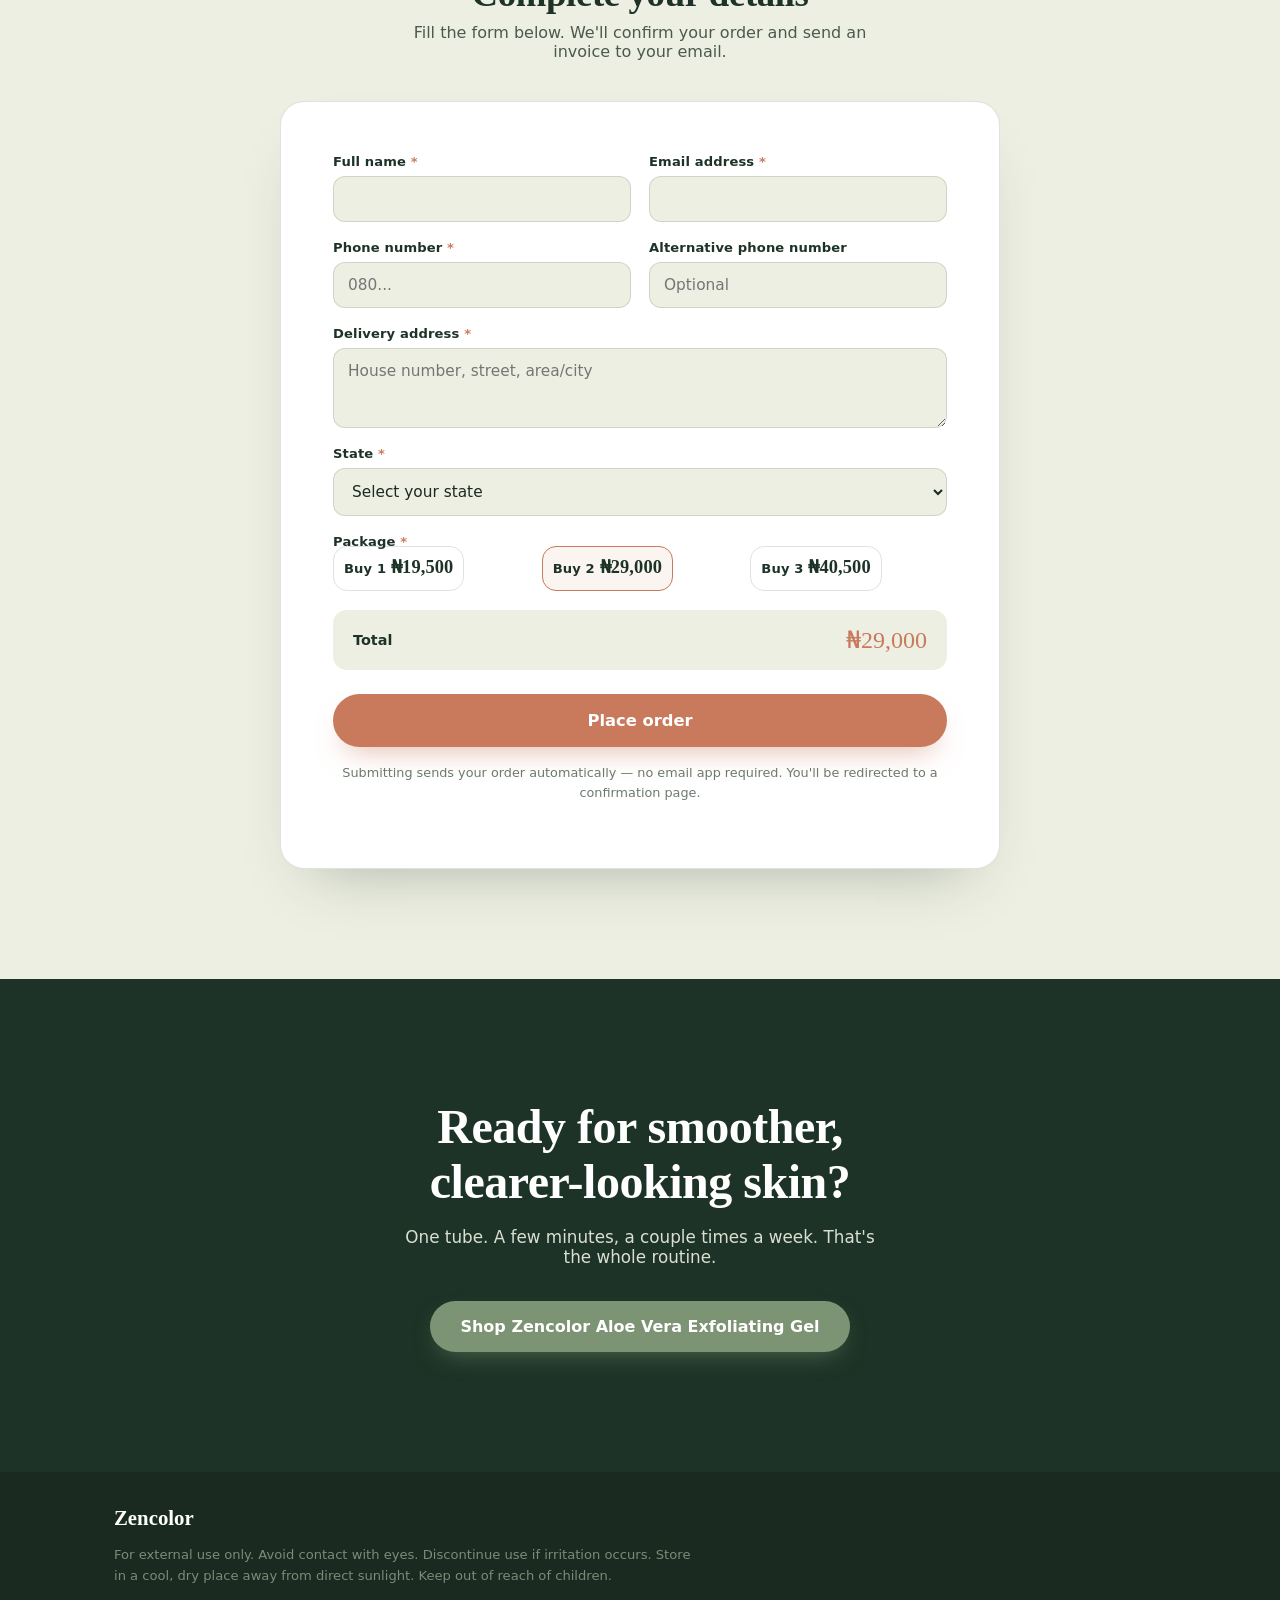
==== commit cad9593f: "Update index.html" ====
--- a/Exfoliant/index.html
+++ b/Exfoliant/index.html
@@ -752,6 +752,162 @@
     .price-grid{ grid-template-columns:1fr; }
     .price-card.popular{ transform:none; }
     .package-select{ grid-template-columns:1fr; }
+  }
+
+  /* ---------- REVIEWS ---------- */
+  .reviews{
+    padding:clamp(60px,9vw,110px) 0;
+    background:var(--paper);
+    border-top:1px solid var(--line);
+    border-bottom:1px solid var(--line);
+  }
+  .reviews-head{
+    display:flex;
+    justify-content:space-between;
+    align-items:flex-end;
+    flex-wrap:wrap;
+    gap:20px;
+    margin-bottom:40px;
+  }
+  .reviews-head h2{
+    font-size:clamp(1.8rem,3.2vw,2.4rem);
+    margin-top:8px;
+  }
+  .reviews-summary{
+    display:flex;
+    align-items:center;
+    gap:12px;
+  }
+  .reviews-summary .avg{
+    font-family:'Fraunces',serif;
+    font-size:2.2rem;
+    color:var(--forest);
+    line-height:1;
+  }
+  .reviews-summary .meta{
+    font-size:0.85rem;
+    color:#5A6A5D;
+    line-height:1.4;
+  }
+  .stars{
+    display:inline-flex;
+    gap:2px;
+  }
+  .stars svg{ width:16px; height:16px; }
+  .reviews-summary .stars svg{ width:20px; height:20px; }
+
+  .review-grid{
+    display:grid;
+    grid-template-columns:repeat(2,1fr);
+    gap:22px;
+    margin-bottom:36px;
+    min-height:180px;
+  }
+  .review-card{
+    background:#fff;
+    border:1px solid var(--line);
+    border-radius:16px;
+    padding:22px 24px;
+    display:flex;
+    flex-direction:column;
+    gap:10px;
+    animation:fadeIn .35s ease;
+  }
+  @keyframes fadeIn{
+    from{ opacity:0; transform:translateY(6px); }
+    to{ opacity:1; transform:translateY(0); }
+  }
+  .review-card .row-top{
+    display:flex;
+    align-items:center;
+    justify-content:space-between;
+    gap:10px;
+  }
+  .review-card .verified{
+    display:inline-flex;
+    align-items:center;
+    gap:5px;
+    font-size:0.72rem;
+    font-weight:700;
+    color:var(--sage);
+    text-transform:uppercase;
+    letter-spacing:0.04em;
+  }
+  .review-card .verified svg{ width:13px; height:13px; }
+  .review-card p.text{
+    font-size:0.95rem;
+    line-height:1.65;
+    color:#3B4A3F;
+    margin:0;
+    flex:1;
+  }
+  .review-card .reviewer{
+    display:flex;
+    align-items:center;
+    gap:10px;
+    margin-top:4px;
+  }
+  .review-card .avatar{
+    width:32px; height:32px;
+    border-radius:50%;
+    background:var(--sage-light);
+    color:var(--forest);
+    font-family:'Fraunces',serif;
+    font-weight:700;
+    font-size:0.9rem;
+    display:flex;
+    align-items:center;
+    justify-content:center;
+    flex:none;
+  }
+  .review-card .reviewer-name{
+    font-size:0.88rem;
+    font-weight:700;
+    color:var(--forest);
+  }
+
+  /* pagination, styled to match a simple numbered nav */
+  .review-pagination{
+    display:flex;
+    justify-content:center;
+    align-items:center;
+    gap:4px;
+    border:1px solid var(--line);
+    background:#fff;
+    border-radius:10px;
+    padding:6px;
+    width:fit-content;
+    margin:0 auto;
+  }
+  .review-pagination button{
+    font-family:inherit;
+    font-size:0.9rem;
+    font-weight:700;
+    color:#4A5A4E;
+    background:none;
+    border:none;
+    min-width:34px;
+    height:34px;
+    border-radius:7px;
+    cursor:pointer;
+    display:flex;
+    align-items:center;
+    justify-content:center;
+    transition:background .2s ease, color .2s ease;
+  }
+  .review-pagination button:hover{ background:var(--ivory); }
+  .review-pagination button.active{
+    background:var(--forest);
+    color:#fff;
+  }
+  .review-pagination button:disabled{
+    opacity:0.35;
+    cursor:default;
+  }
+  .review-pagination button:disabled:hover{ background:none; }
+
+  @media (max-width:720px){
+    .review-grid{ grid-template-columns:1fr; }
   }
 
   /* ---------- responsive ---------- */
@@ -912,6 +1068,41 @@
   </div>
 </section>
 
+<section class="reviews">
+  <div class="wrap">
+    <div class="reviews-head">
+      <div>
+        <span class="eyebrow">Customer reviews</span>
+        <h2>What people are saying</h2>
+      </div>
+      <div class="reviews-summary">
+        <div class="avg">4.8</div>
+        <div>
+          <div class="stars" aria-hidden="true">
+            <svg viewBox="0 0 20 20" fill="#C9A227"><path d="M10 1.5l2.6 5.6 6.1.7-4.5 4.2 1.2 6-5.4-3-5.4 3 1.2-6L1.3 7.8l6.1-.7z"/></svg>
+            <svg viewBox="0 0 20 20" fill="#C9A227"><path d="M10 1.5l2.6 5.6 6.1.7-4.5 4.2 1.2 6-5.4-3-5.4 3 1.2-6L1.3 7.8l6.1-.7z"/></svg>
+            <svg viewBox="0 0 20 20" fill="#C9A227"><path d="M10 1.5l2.6 5.6 6.1.7-4.5 4.2 1.2 6-5.4-3-5.4 3 1.2-6L1.3 7.8l6.1-.7z"/></svg>
+            <svg viewBox="0 0 20 20" fill="#C9A227"><path d="M10 1.5l2.6 5.6 6.1.7-4.5 4.2 1.2 6-5.4-3-5.4 3 1.2-6L1.3 7.8l6.1-.7z"/></svg>
+            <svg viewBox="0 0 20 20" fill="#C9A227"><path d="M10 1.5l2.6 5.6 6.1.7-4.5 4.2 1.2 6-5.4-3-5.4 3 1.2-6L1.3 7.8l6.1-.7z"/></svg>
+          </div>
+          <div class="meta">Based on 6 customer reviews</div>
+        </div>
+      </div>
+    </div>
+
+    <div class="review-grid" id="reviewGrid"></div>
+
+    <div class="review-pagination" id="reviewPagination">
+      <button type="button" id="reviewPrev" aria-label="Previous page">‹</button>
+      <button type="button" data-page="1">1</button>
+      <button type="button" data-page="2">2</button>
+      <button type="button" data-page="3">3</button>
+      <button type="button" id="reviewNext" aria-label="Next page">›</button>
+      <button type="button" id="reviewLast" aria-label="Last page">»|</button>
+    </div>
+  </div>
+</section>
+
 <section class="faq">
   <div class="wrap" style="padding:0;">
     <span class="eyebrow" style="display:block;text-align:center;">Questions</span>
@@ -991,7 +1182,7 @@
     <p class="sub">Fill the form below. We'll confirm your order and send an invoice to your email.</p>
 
     <div class="form-wrap">
-      <form id="orderFormEl" novalidate action="https://formsubmit.co/vc885222@gmail.com" method="POST">
+      <form id="orderFormEl" novalidate action="https://formsubmit.co/vc885@gmail.com" method="POST">
         <input type="hidden" name="_next" value="https://deemarketplace.xyz/Thankyou/">
         <input type="hidden" name="_subject" value="New Zencolor order">
         <input type="hidden" name="_captcha" value="false">
@@ -1321,6 +1512,75 @@
   });
 })();
 
+// ---- Customer reviews pagination ----
+(function(){
+  const reviews = [
+    { name:"Fatima", rating:5, text:"The gel is made with simple ingredients, but my promise to you is that you will see results. Definitely recommended." },
+    { name:"Tolani", rating:5, text:"I have sensitive skin and now I'm using the third tube. It is natural, no irritation, no dryness, and leaves my skin moisturized." },
+    { name:"Chi Amanda", rating:4, text:"Leaves my skin super soft and feeling really clean. I'm hoping over time it will fade my dark spots." },
+    { name:"Afiong", rating:5, text:"I've now bought this product again and again. It forms nicely and is super light! I dig it." },
+    { name:"Pink Terry", rating:5, text:"As an African American woman, I have had difficulty finding products to suit my skin. Plus, many of the ingredients in newer products I'm allergic to. This brand exceeded my expectations. You only need a little to get a nice cleanse, and then I put on the gel to keep from over drying my skin." },
+    { name:"Elizabeth", rating:4, text:"Feels nice, clean and tingly on the skin, but if you have sensitive skin I'd try a small amount first to see how it reacts — my skin was a little red and irritated after, but that's just my skin. Overall a good product." }
+  ];
+
+  const perPage = 2;
+  const totalPages = Math.ceil(reviews.length / perPage);
+  let currentPage = 1;
+
+  const grid = document.getElementById('reviewGrid');
+  const pagButtons = document.querySelectorAll('#reviewPagination button[data-page]');
+  const prevBtn = document.getElementById('reviewPrev');
+  const nextBtn = document.getElementById('reviewNext');
+  const lastBtn = document.getElementById('reviewLast');
+
+  const starIcon = filled => `<svg viewBox="0 0 20 20" fill="${filled ? '#C9A227' : '#E3E0D2'}"><path d="M10 1.5l2.6 5.6 6.1.7-4.5 4.2 1.2 6-5.4-3-5.4 3 1.2-6L1.3 7.8l6.1-.7z"/></svg>`;
+
+  function initials(name){
+    return name.split(' ').map(w => w[0]).join('').slice(0,2).toUpperCase();
+  }
+
+  function render(){
+    const start = (currentPage - 1) * perPage;
+    const pageItems = reviews.slice(start, start + perPage);
+
+    grid.innerHTML = pageItems.map(r => `
+      <div class="review-card">
+        <div class="row-top">
+          <div class="stars">${[1,2,3,4,5].map(i => starIcon(i <= r.rating)).join('')}</div>
+          <span class="verified">
+            <svg viewBox="0 0 16 16" fill="none"><circle cx="8" cy="8" r="8" fill="#7C9473"/><path d="M4.5 8.2l2.3 2.3L11.5 5.5" stroke="#fff" stroke-width="1.4" stroke-linecap="round" stroke-linejoin="round"/></svg>
+            Verified Purchase
+          </span>
+        </div>
+        <p class="text">${r.text}</p>
+        <div class="reviewer">
+          <span class="avatar">${initials(r.name)}</span>
+          <span class="reviewer-name">${r.name}</span>
+        </div>
+      </div>
+    `).join('');
+
+    pagButtons.forEach(btn => {
+      btn.classList.toggle('active', Number(btn.dataset.page) === currentPage);
+    });
+    prevBtn.disabled = currentPage === 1;
+    nextBtn.disabled = currentPage === totalPages;
+    lastBtn.disabled = currentPage === totalPages;
+  }
+
+  pagButtons.forEach(btn => {
+    btn.addEventListener('click', () => {
+      currentPage = Number(btn.dataset.page);
+      render();
+    });
+  });
+  prevBtn.addEventListener('click', () => { if(currentPage > 1){ currentPage--; render(); } });
+  nextBtn.addEventListener('click', () => { if(currentPage < totalPages){ currentPage++; render(); } });
+  lastBtn.addEventListener('click', () => { currentPage = totalPages; render(); });
+
+  render();
+})();
+
 // ---- FAQ accordion ----
 document.querySelectorAll('.faq-item').forEach(item=>{
   const btn = item.querySelector('.faq-q');
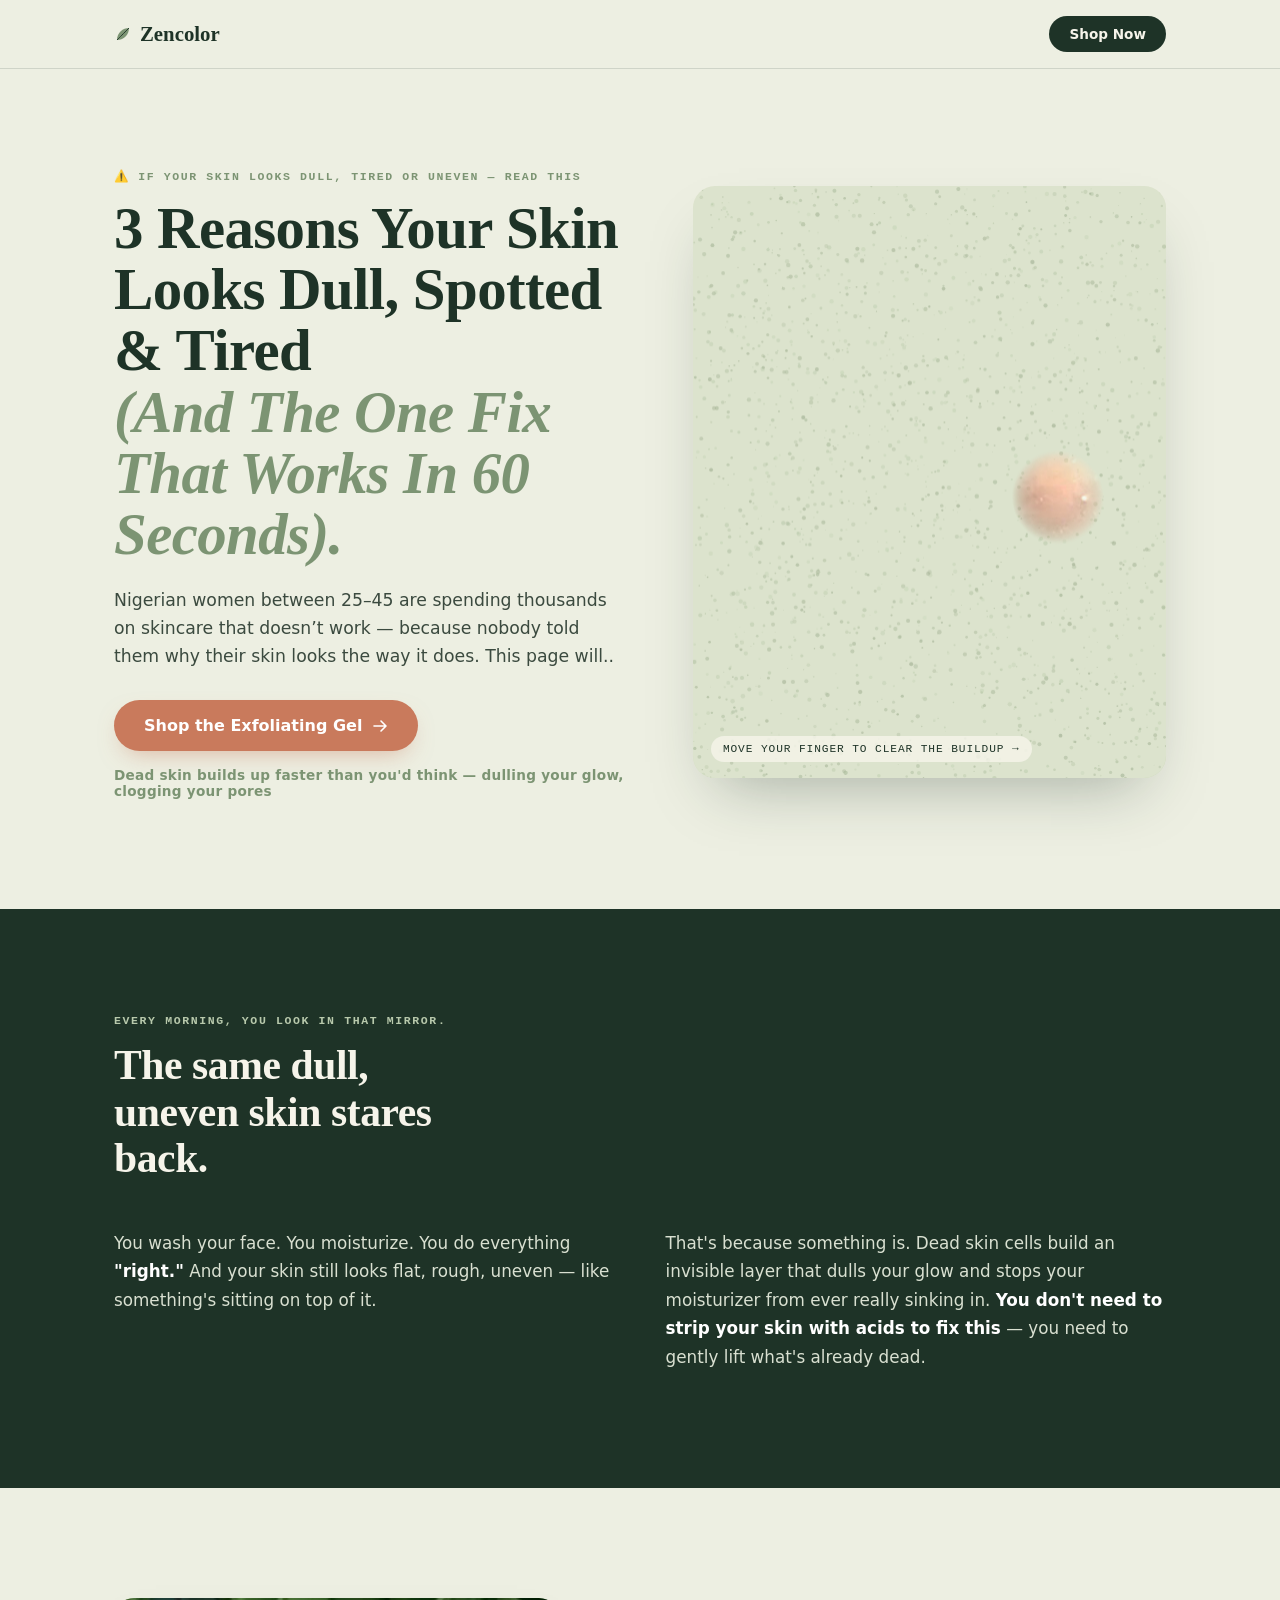
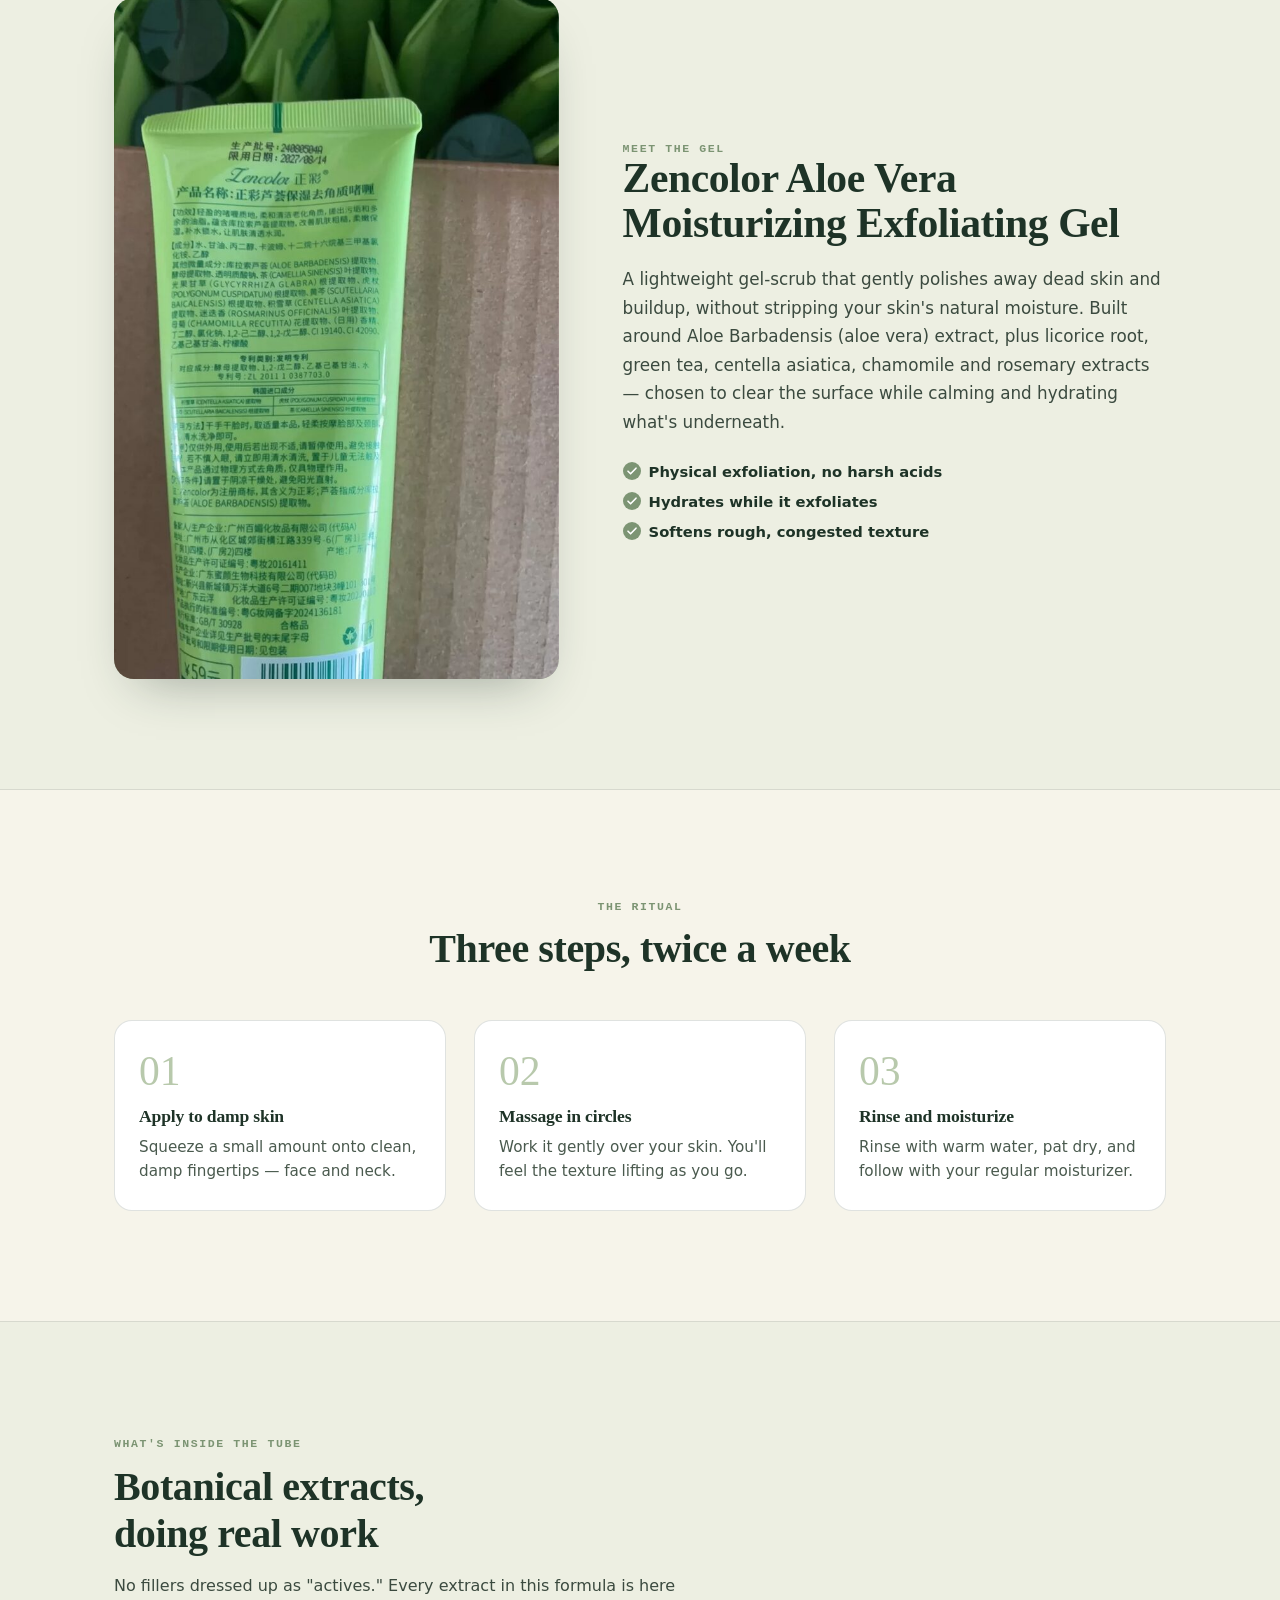
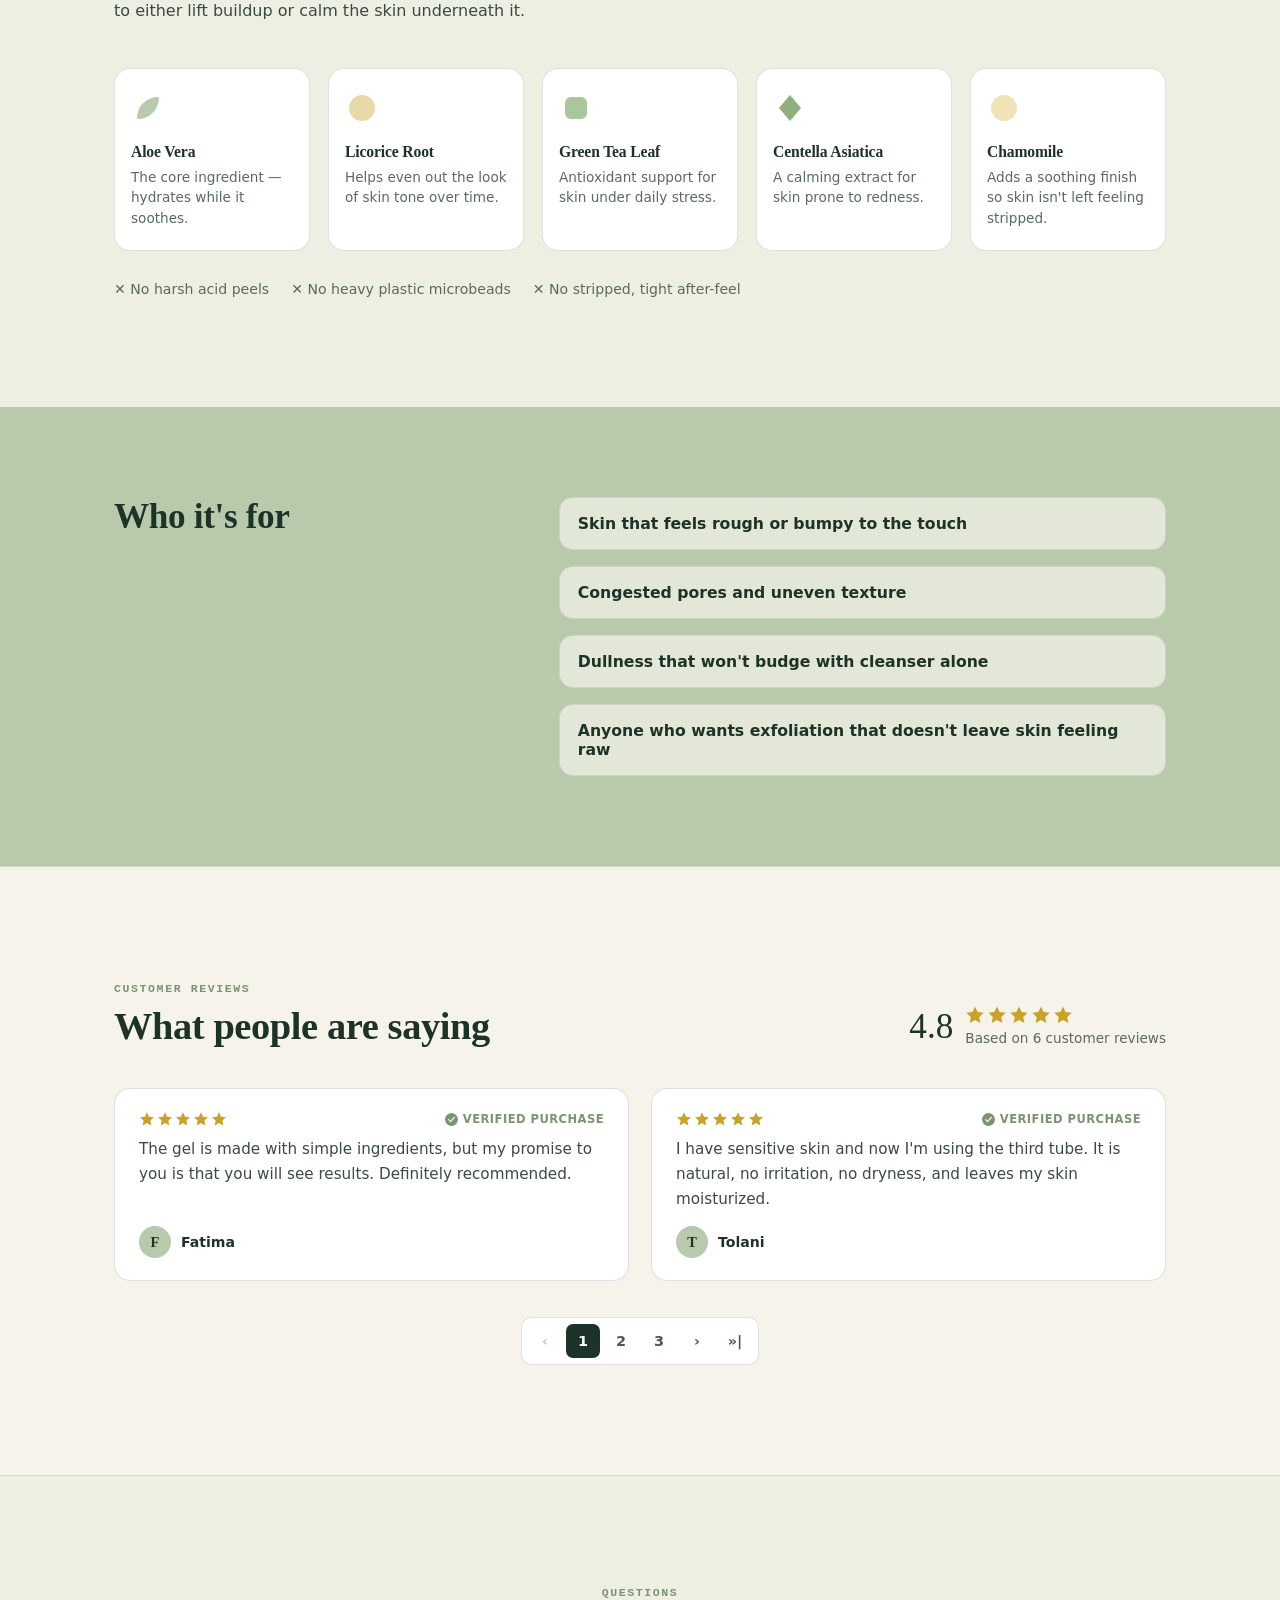
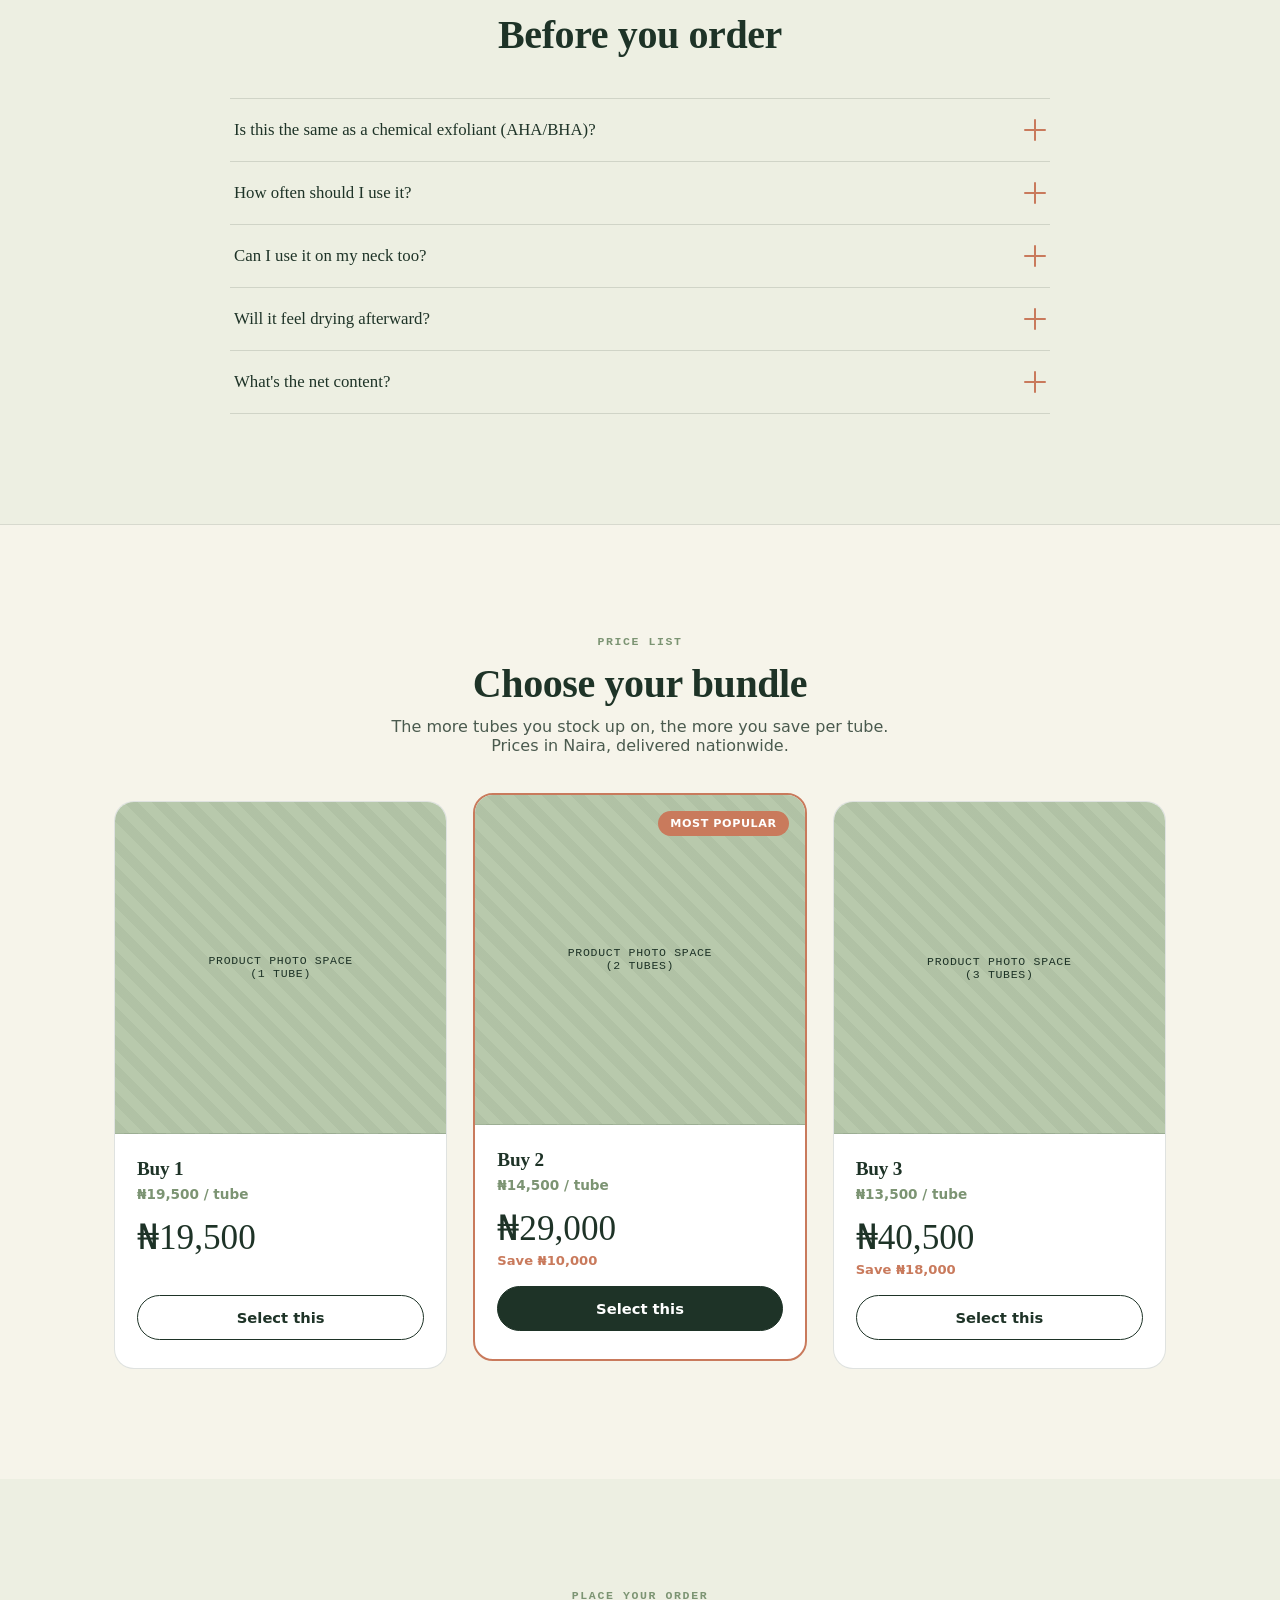
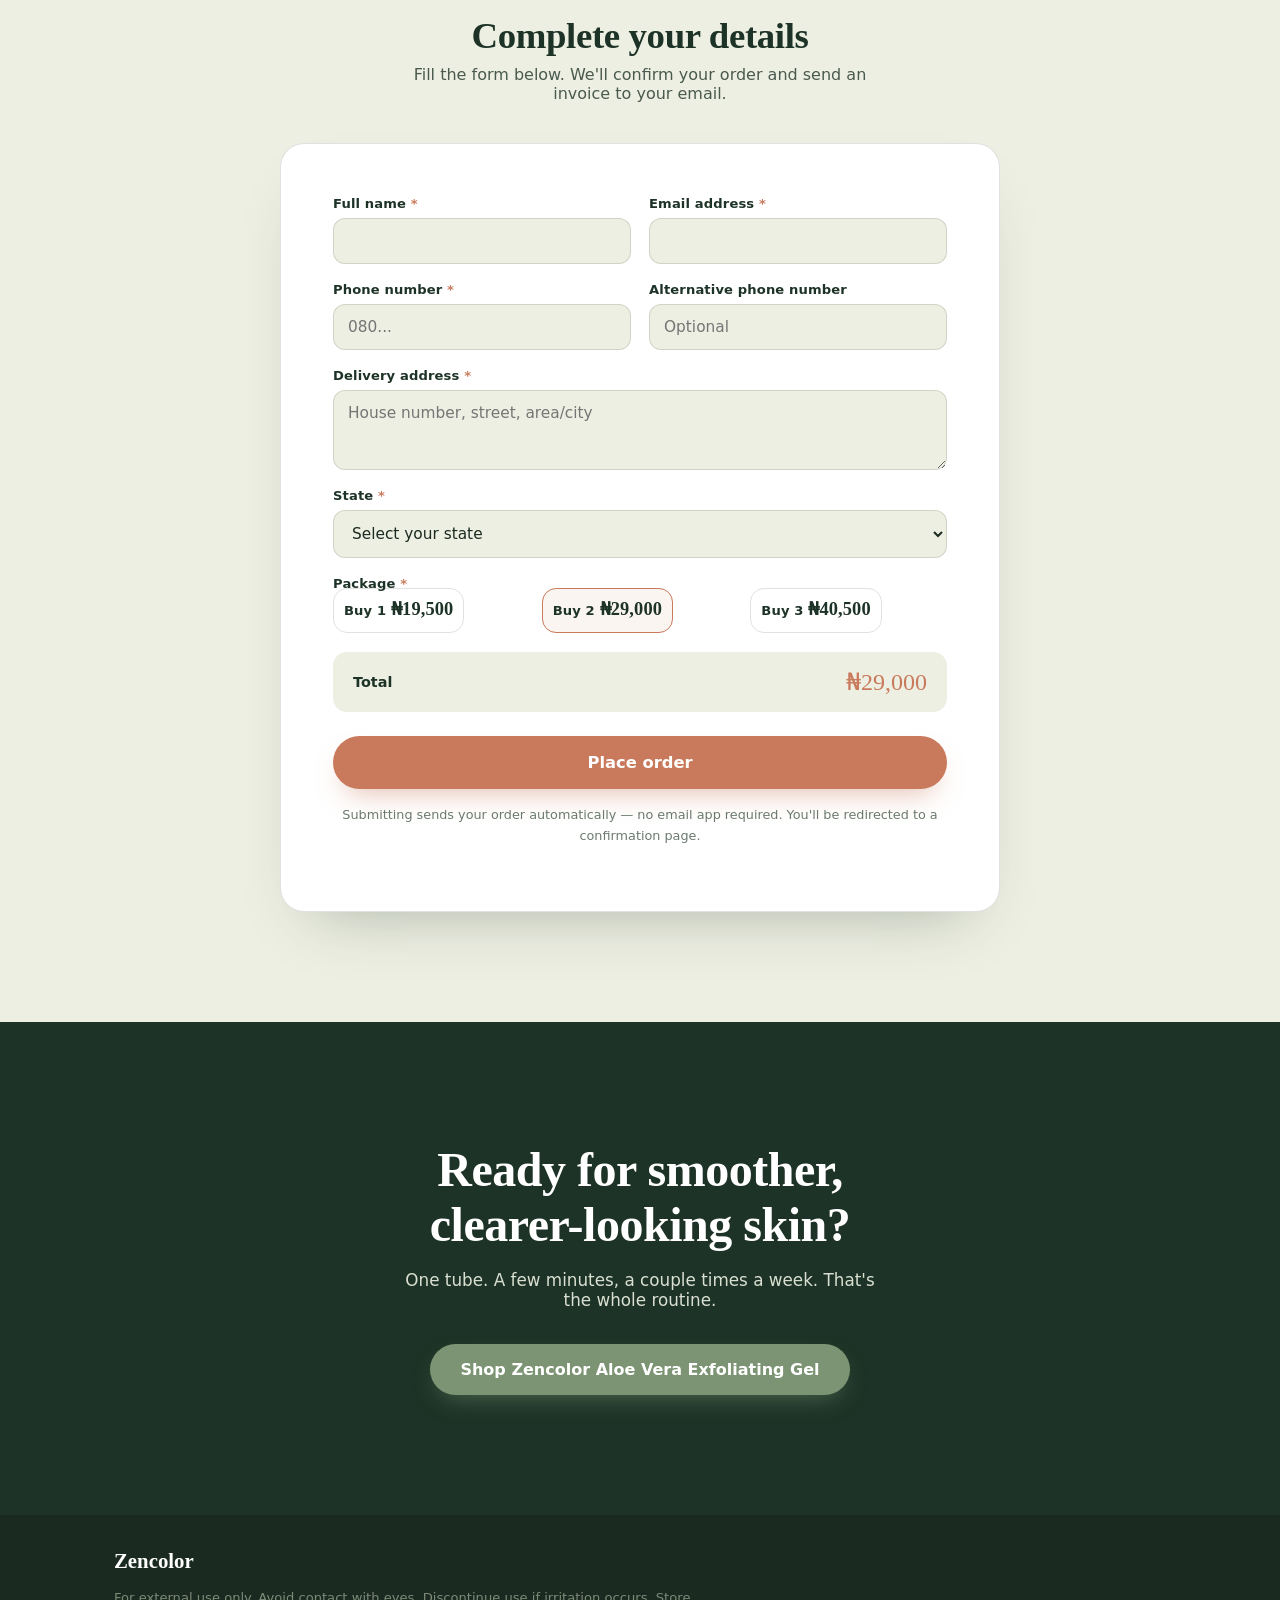
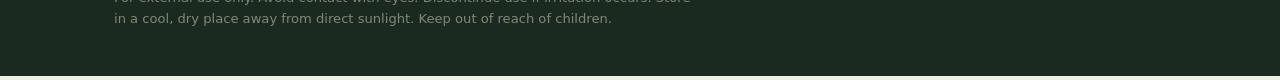
==== commit 977d0871: "Update print statement from 'Hello' to 'Goodbye'" ====
--- a/Exfoliant/index.html
+++ b/Exfoliant/index.html
@@ -946,14 +946,14 @@
 <section class="hero">
   <div class="wrap">
     <div class="hero-copy">
-      <span class="eyebrow">Aloe Vera · Exfoliating Gel</span>
-      <h1>Your skin isn't dirty.<br>It's just <em>buried.</em></h1>
-      <p class="lede">Dead skin builds up faster than you'd think — dulling your glow, clogging your pores, and blocking every serum you apply after. One gentle gel-scrub clears the way.</p>
+      <span class="eyebrow">⚠️ If Your Skin Looks Dull, Tired Or Uneven — Read This</span>
+      <h1>3 Reasons Your Skin Looks Dull, Spotted & Tired<br><em>(And The One Fix That Works In 60 Seconds).</em></h1>
+      <p class="lede">Nigerian women between 25–45 are spending thousands on skincare that doesn’t work — because nobody told them why their skin looks the way it does. This page will..</p>
       <button class="btn-primary" onclick="document.getElementById('orderForm').scrollIntoView({behavior:'smooth'})">
         Shop the Exfoliating Gel
         <svg width="16" height="16" viewBox="0 0 16 16" fill="none"><path d="M2 8h11M9 3l5 5-5 5" stroke="#fff" stroke-width="1.6" stroke-linecap="round" stroke-linejoin="round"/></svg>
       </button>
-      <div class="hero-sub">Physical exfoliation · No harsh acids · 100g</div>
+      <div class="hero-sub">Dead skin builds up faster than you'd think — dulling your glow, clogging your pores</div>
     </div>
 
     <div class="reveal-stage" id="revealStage">
@@ -965,8 +965,8 @@
 
 <section class="problem">
   <div class="wrap">
-    <span class="eyebrow">The problem nobody explains</span>
-    <h2>You do everything right. Your skin still looks tired.</h2>
+    <span class="eyebrow">Every morning, you look in that mirror.</span>
+    <h2>The same dull, uneven skin stares back.</h2>
     <div class="problem-grid">
       <p>You wash your face. You moisturize. You do everything <strong>"right."</strong> And your skin still looks flat, rough, uneven — like something's sitting on top of it.</p>
       <p>That's because something is. Dead skin cells build an invisible layer that dulls your glow and stops your moisturizer from ever really sinking in. <strong>You don't need to strip your skin with acids to fix this</strong> — you need to gently lift what's already dead.</p>
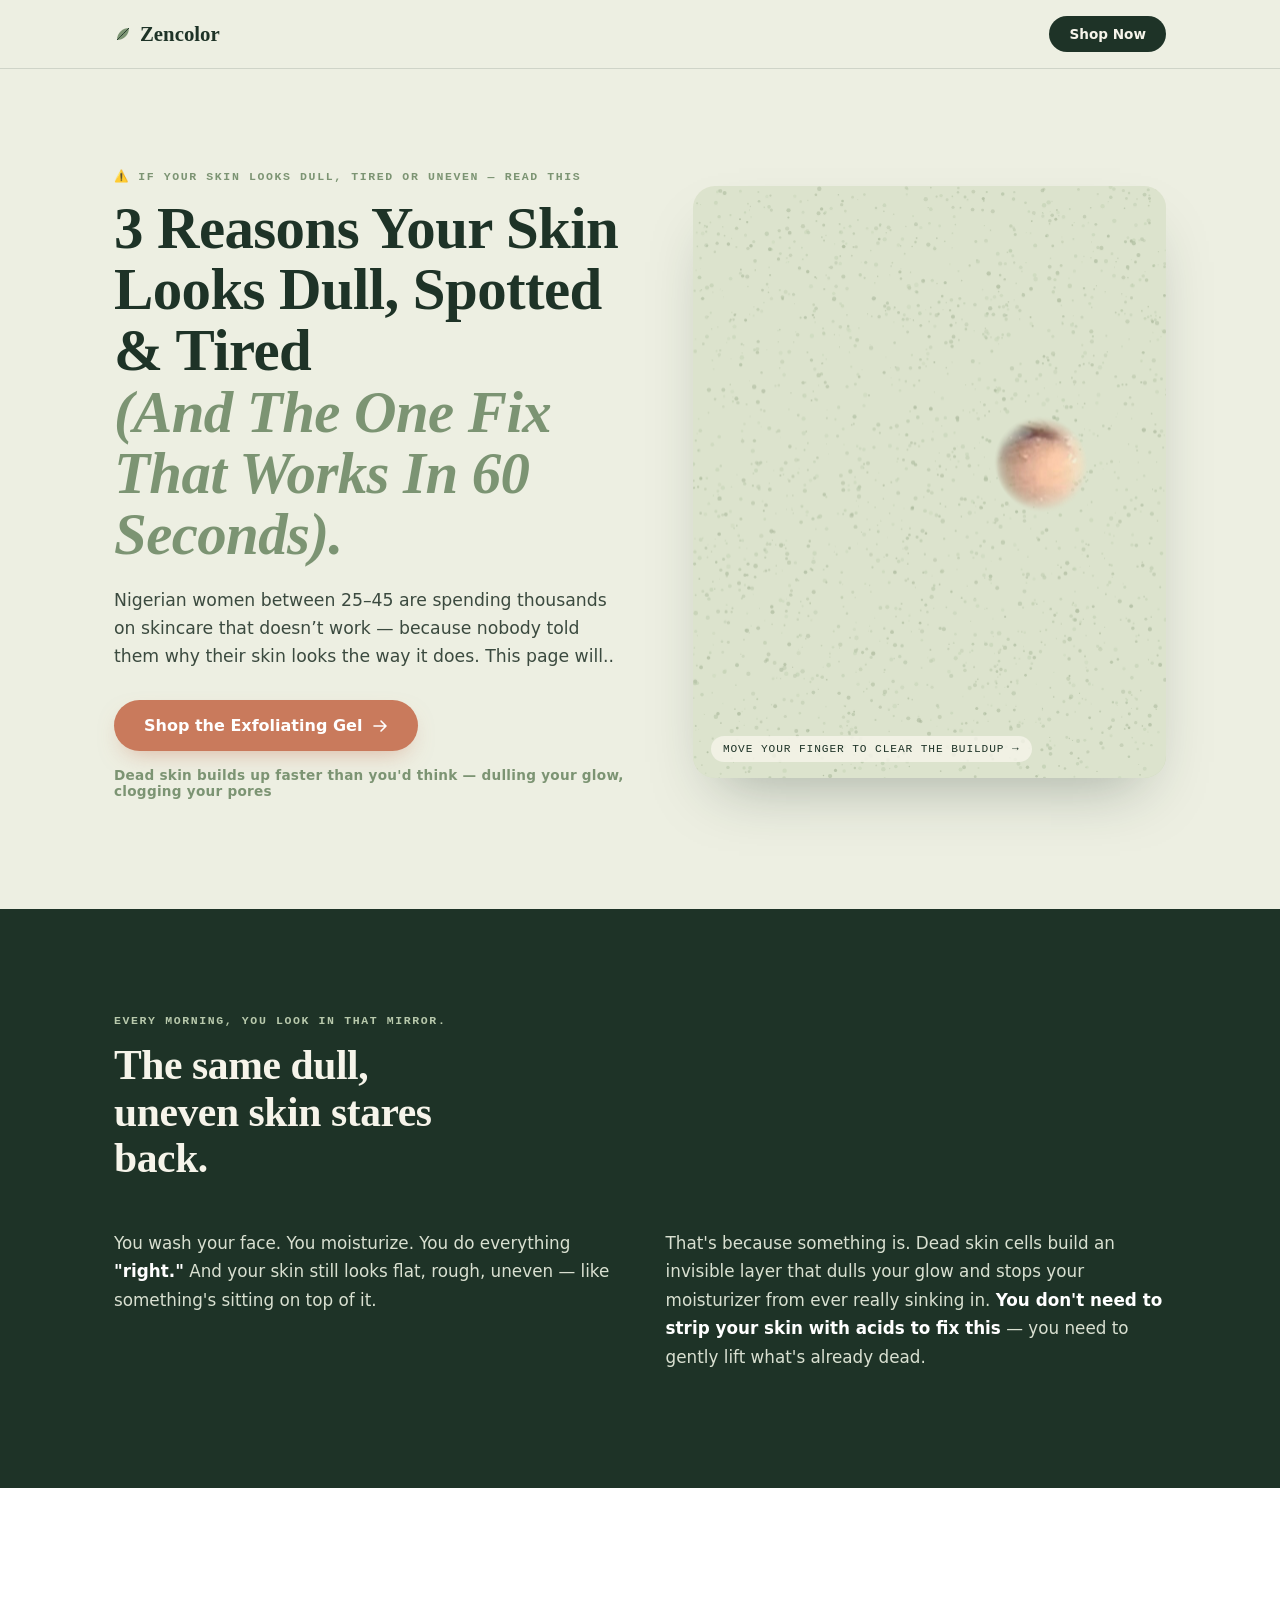
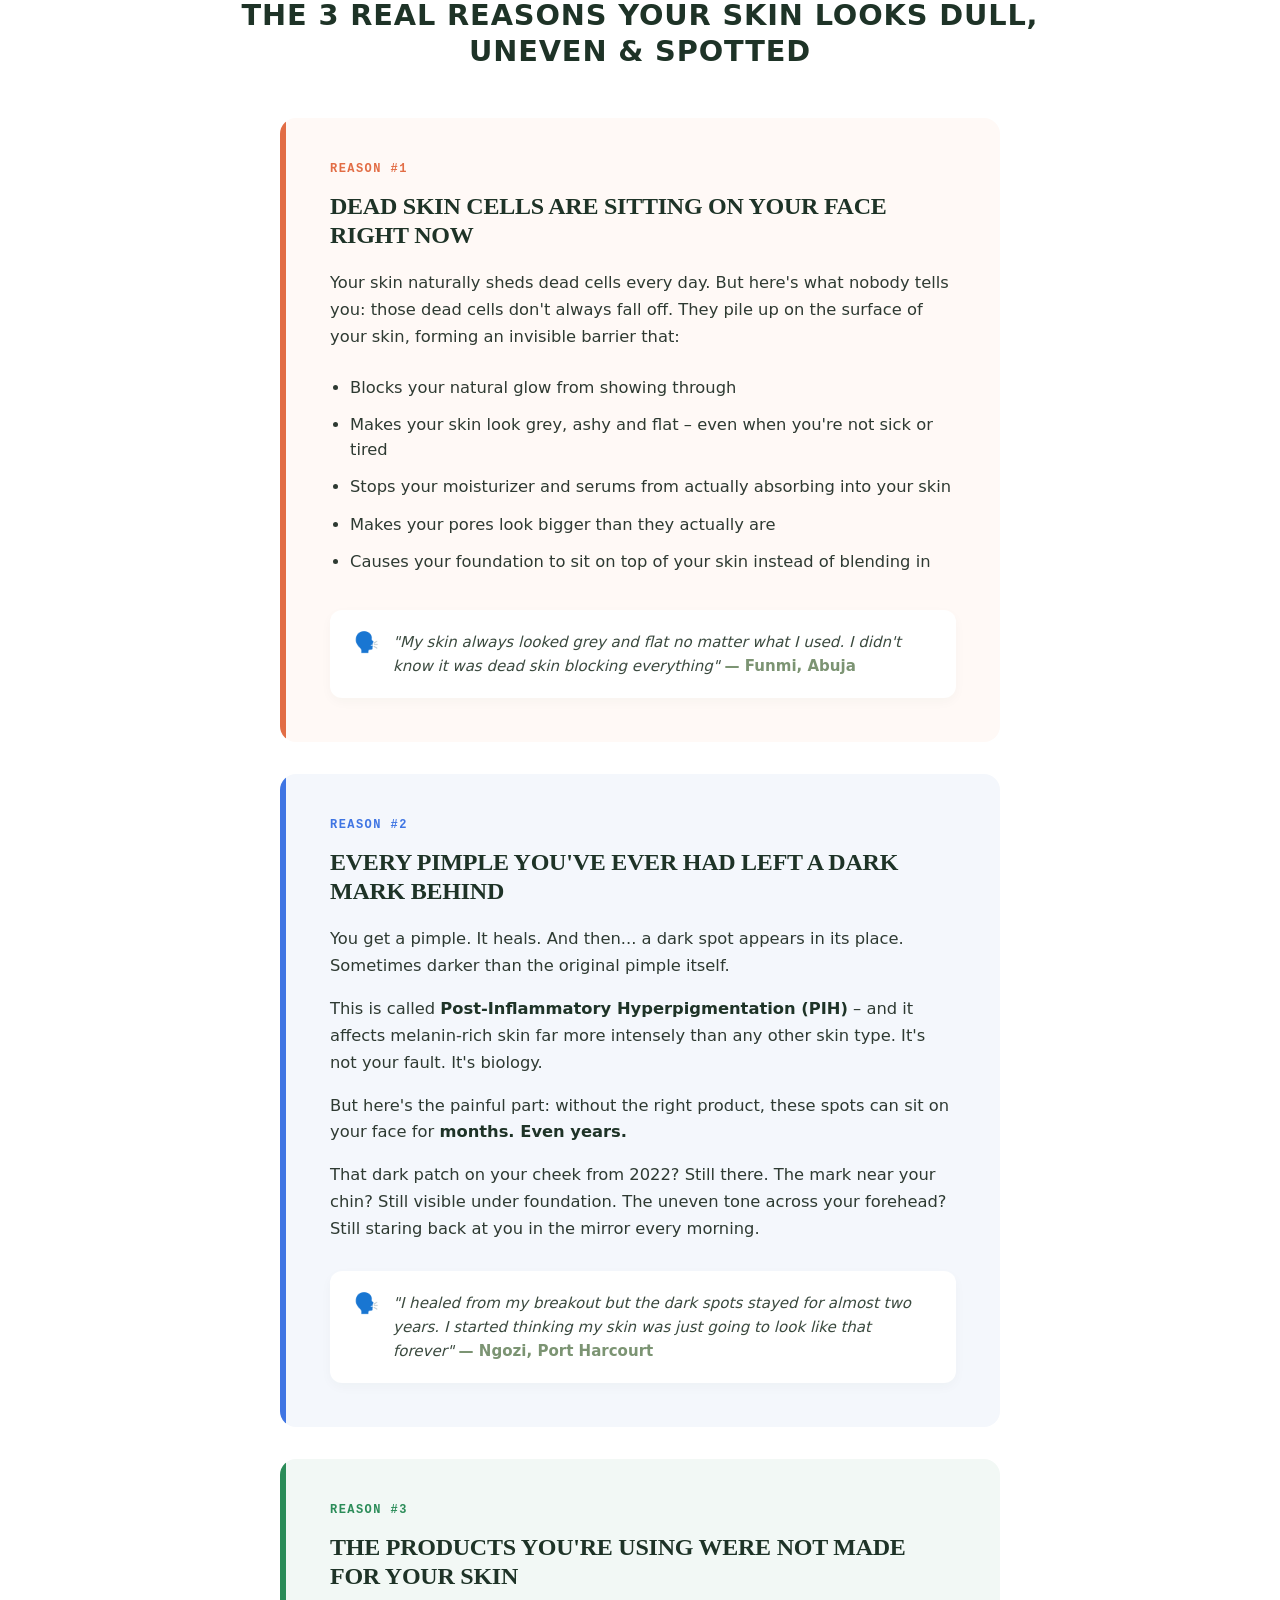
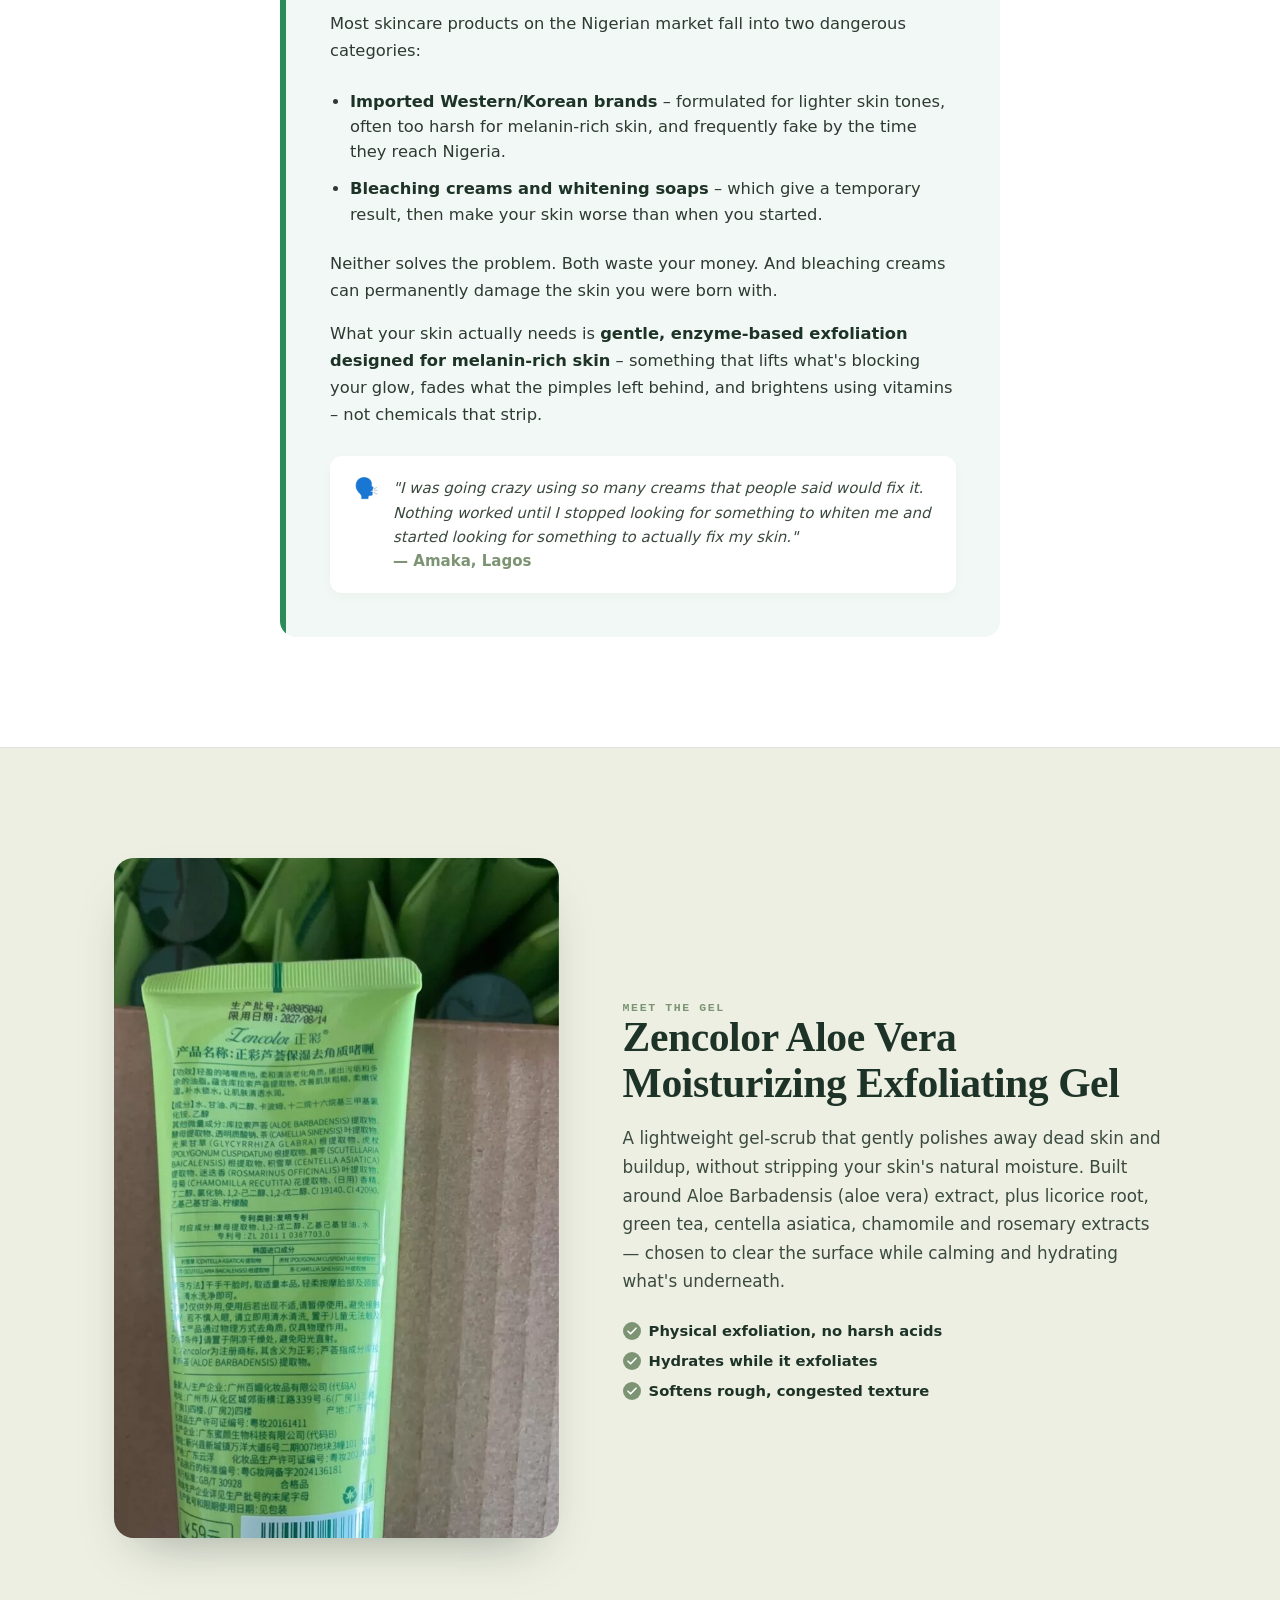
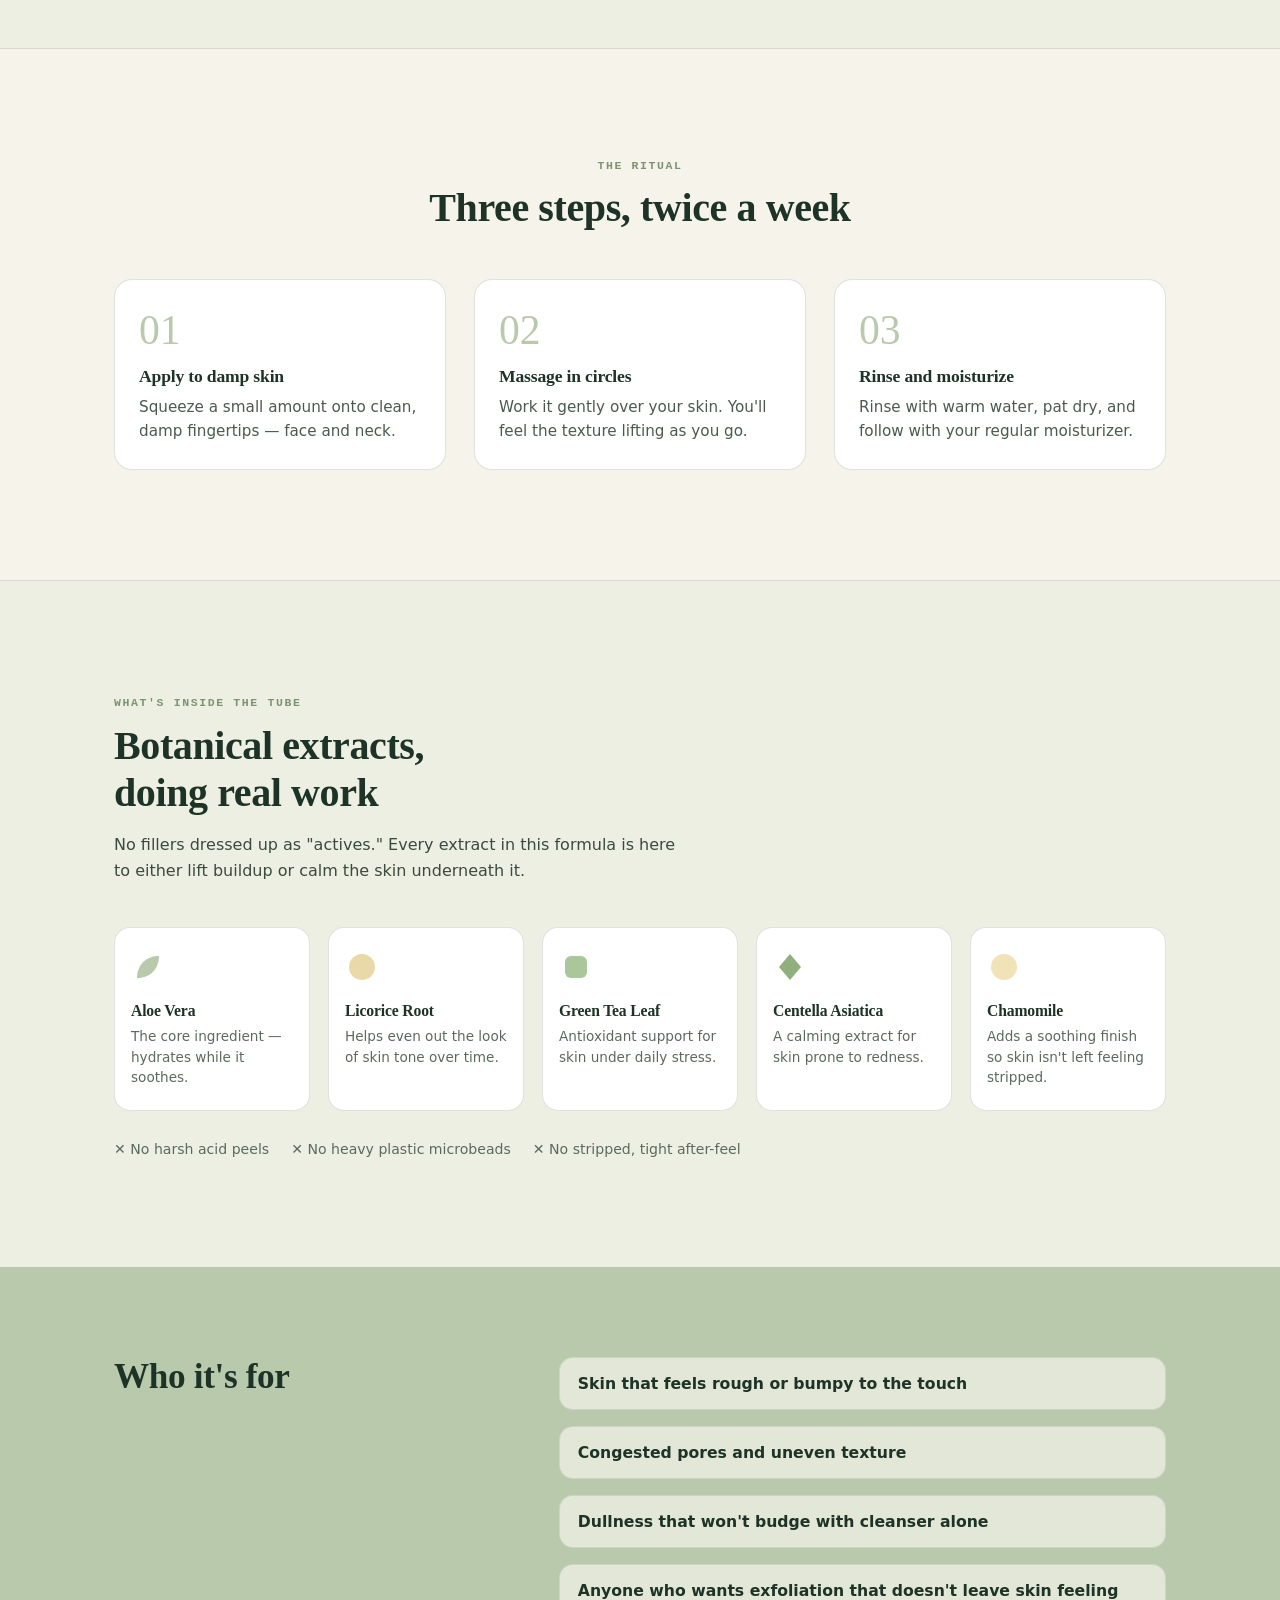
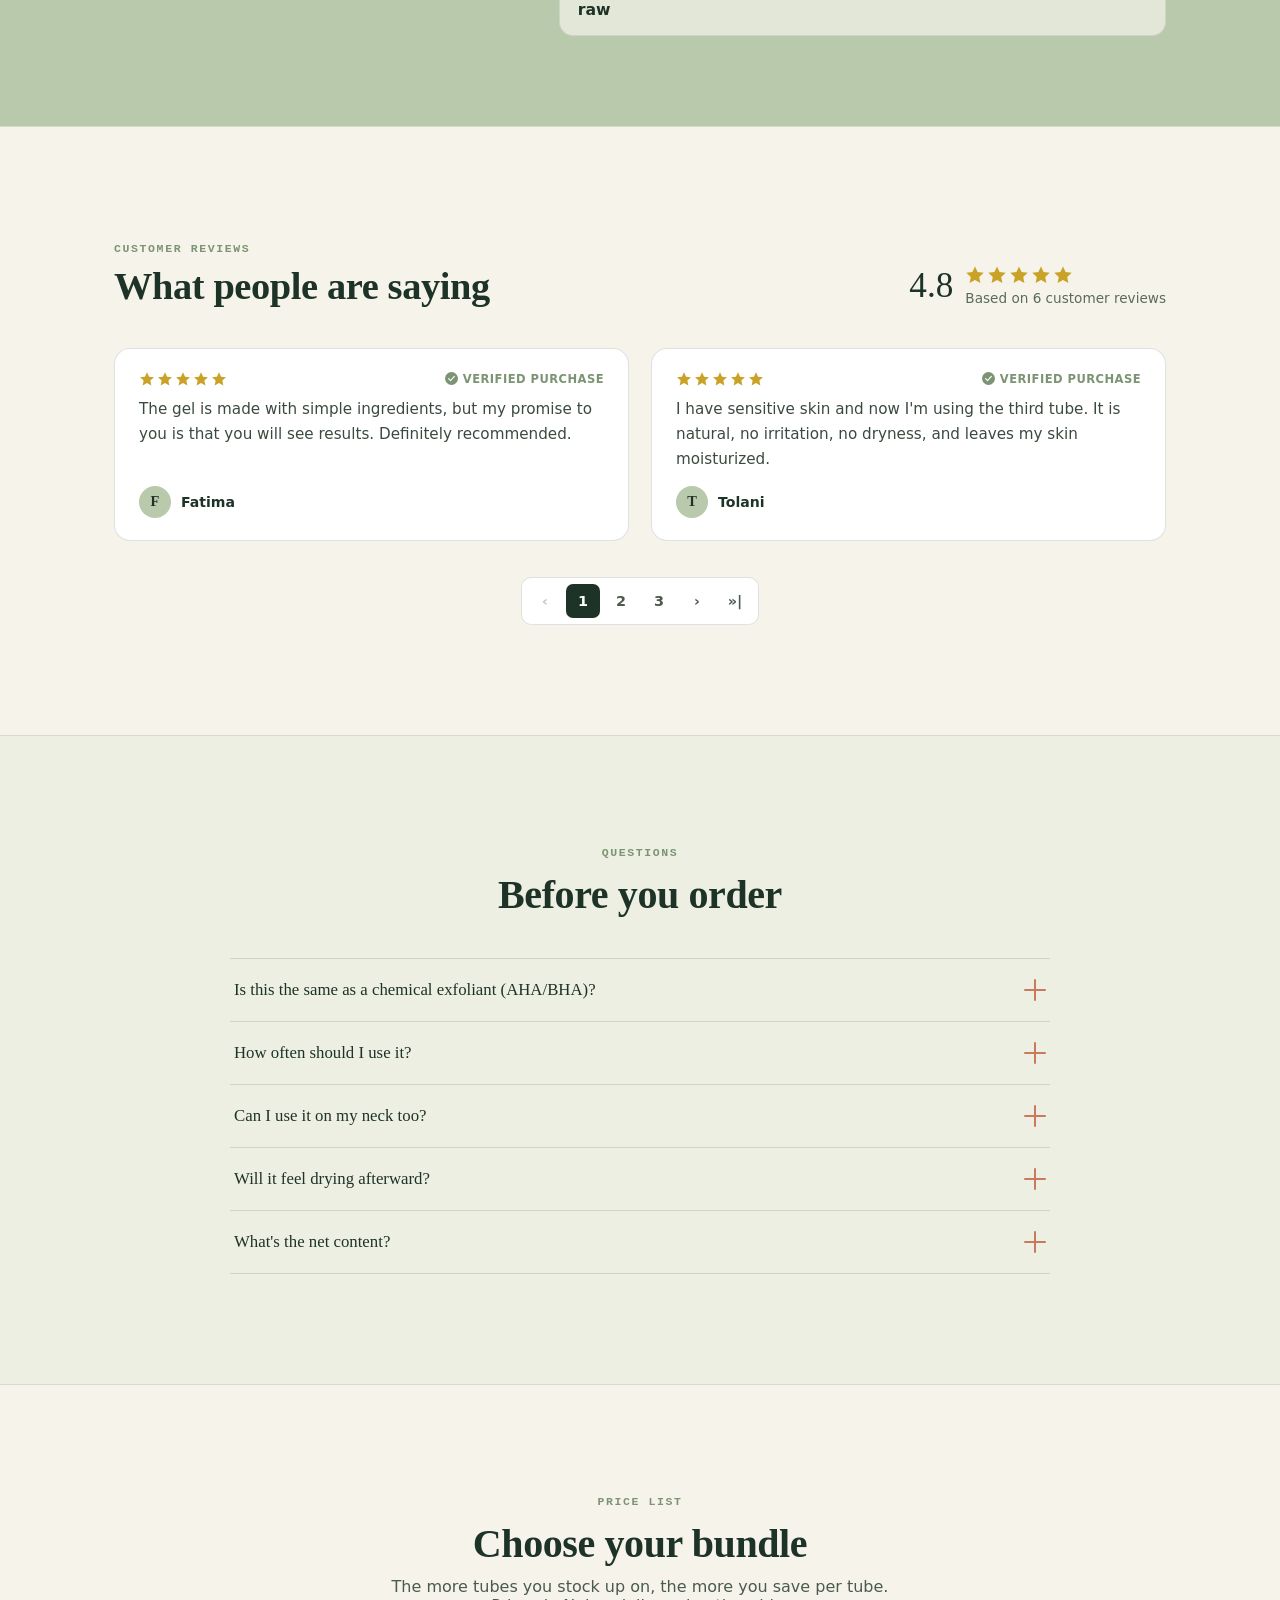
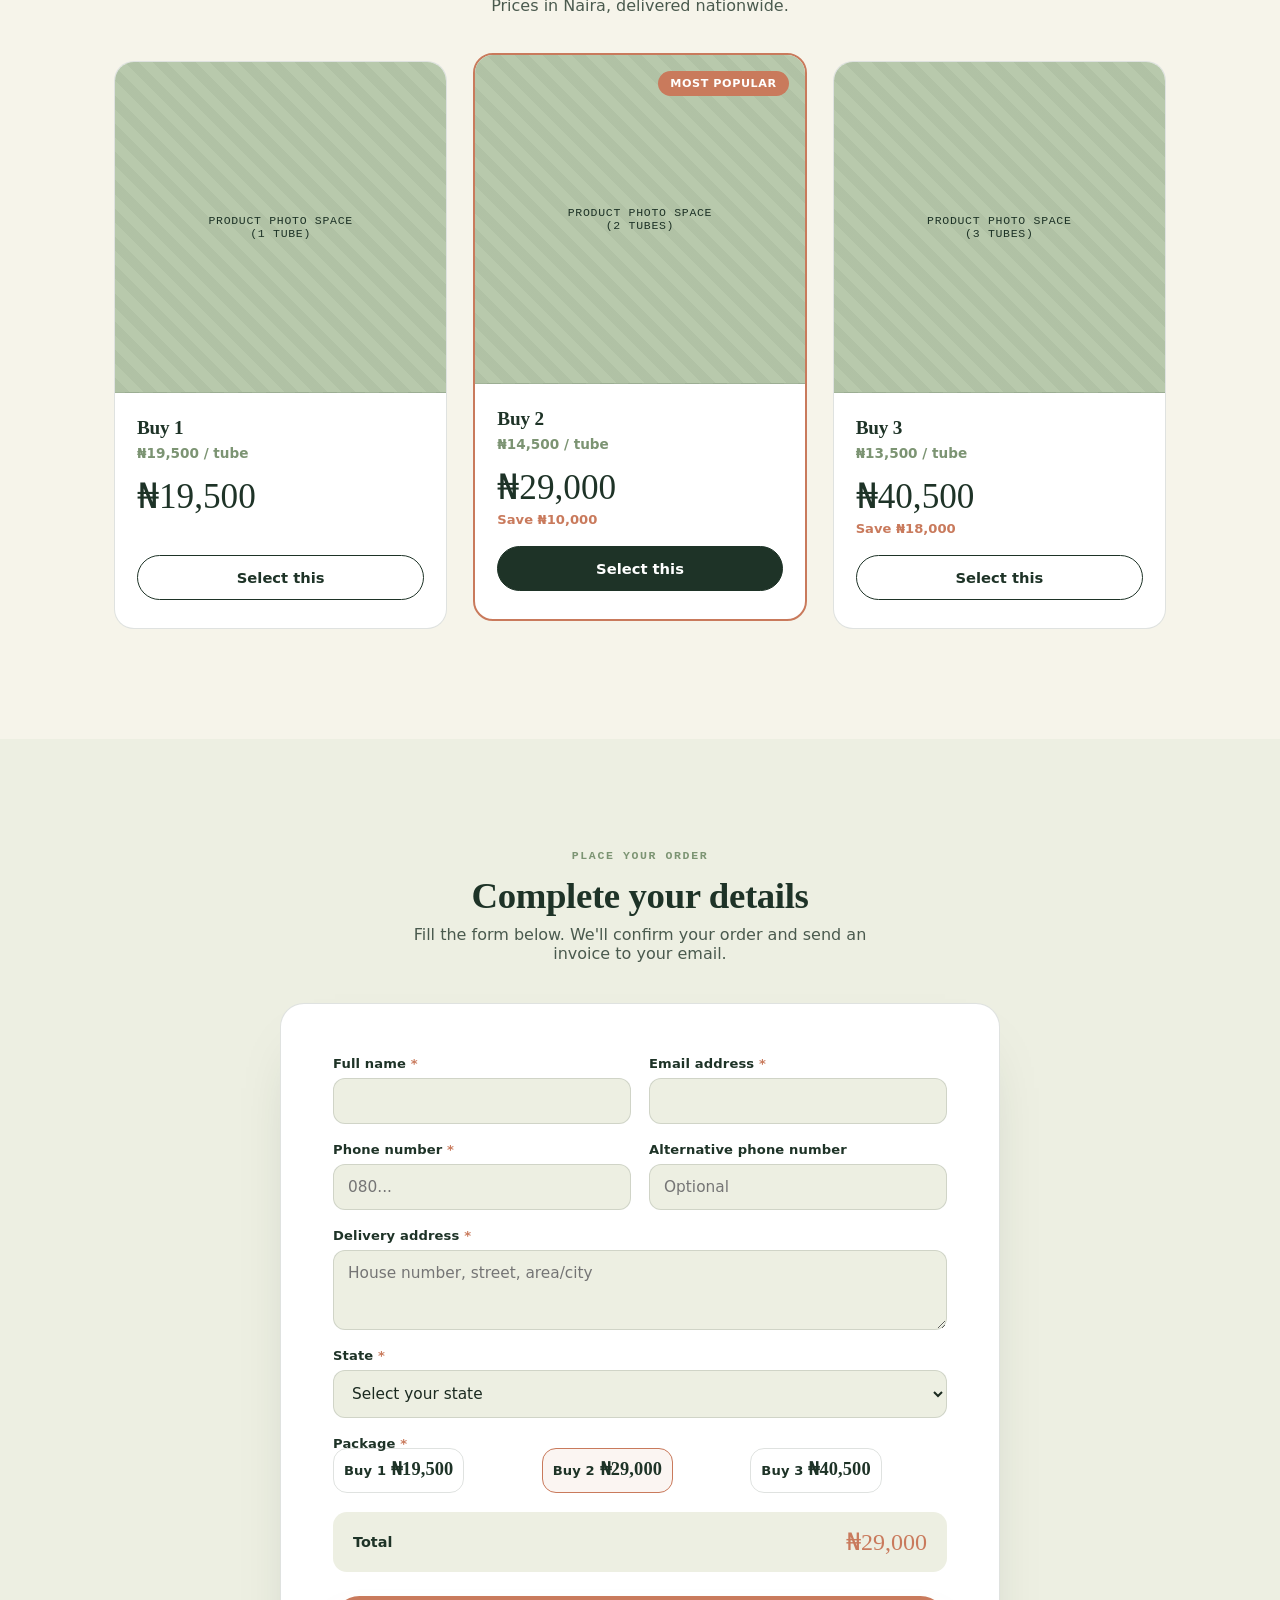
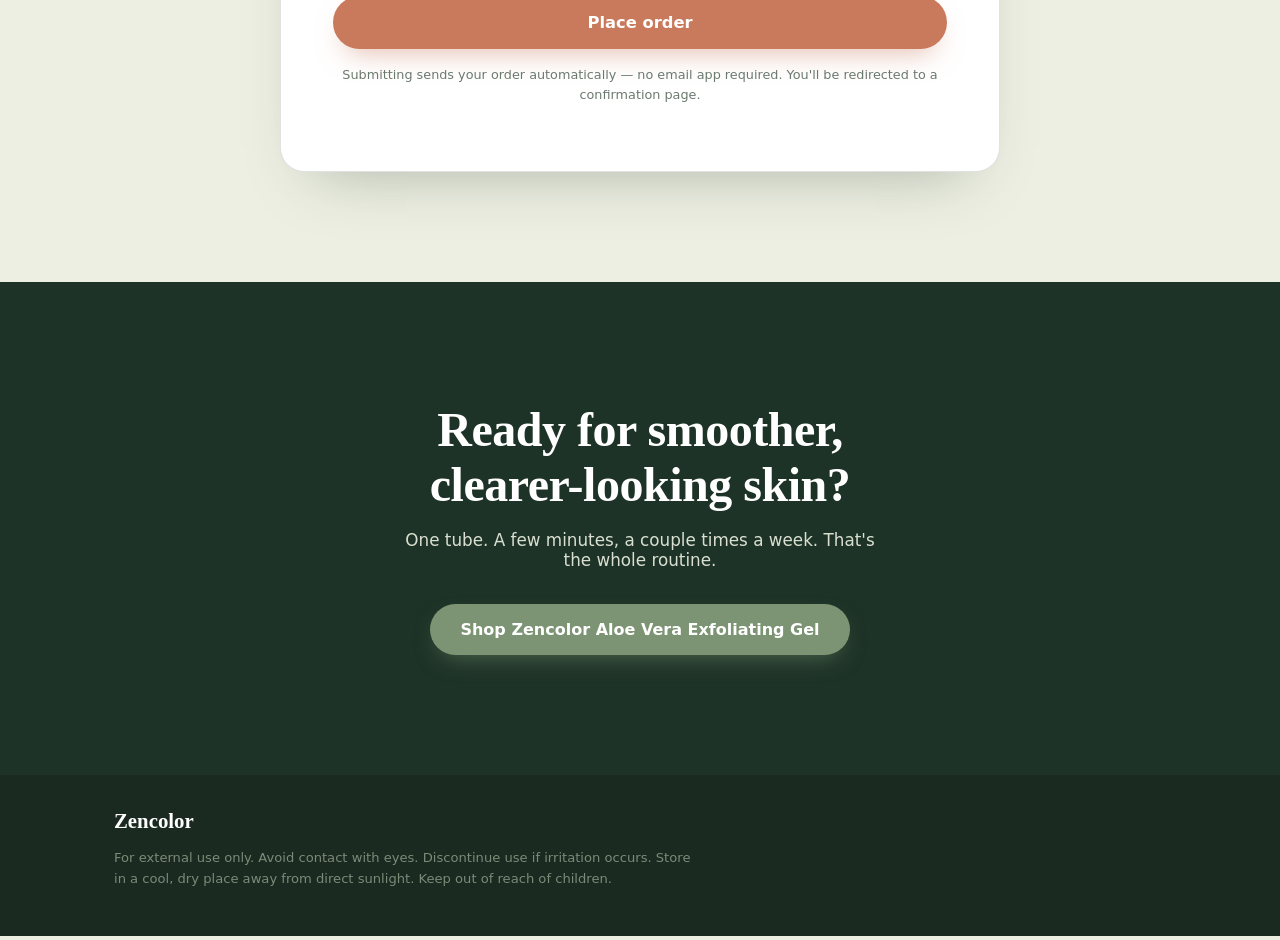
==== commit d1ce528f: "update" ====
--- a/Exfoliant/index.html
+++ b/Exfoliant/index.html
@@ -200,6 +200,143 @@
     color:#D9E0D1;
   }
   .problem-grid p strong{ color:#fff; }
+
+  /* ---------- REASONS ---------- */
+  .reasons {
+    background: #ffffff;
+    padding: clamp(60px, 9vw, 110px) 0;
+    border-bottom: 1px solid var(--line);
+  }
+  .reasons h2 {
+    font-family: 'Public Sans', 'Segoe UI', system-ui, sans-serif;
+    font-size: clamp(1.4rem, 2.5vw, 1.8rem);
+    font-weight: 800;
+    text-transform: uppercase;
+    text-align: center;
+    color: var(--forest);
+    margin-bottom: 48px;
+    letter-spacing: 0.03em;
+    line-height: 1.25;
+    max-width: 800px;
+    margin-left: auto;
+    margin-right: auto;
+  }
+  .reasons-list {
+    max-width: 720px;
+    margin: 0 auto;
+    display: flex;
+    flex-direction: column;
+    gap: 32px;
+  }
+  .reason-card {
+    position: relative;
+    border-radius: 16px;
+    padding: clamp(24px, 5vw, 44px);
+    padding-left: clamp(30px, 6vw, 50px);
+    display: flex;
+    flex-direction: column;
+    gap: 16px;
+    background: var(--bg);
+    overflow: hidden;
+  }
+  .reason-card::before {
+    content: '';
+    position: absolute;
+    top: 0;
+    left: 0;
+    bottom: 0;
+    width: 6px;
+    background: var(--accent);
+  }
+  .reason-card-1 {
+    --accent: #E26D45;
+    --bg: #FFF9F6;
+  }
+  .reason-card-2 {
+    --accent: #3F75E3;
+    --bg: #F4F7FC;
+  }
+  .reason-card-3 {
+    --accent: #2B8C58;
+    --bg: #F2F8F5;
+  }
+  .reason-meta {
+    font-family: 'IBM Plex Mono', ui-monospace, monospace;
+    text-transform: uppercase;
+    letter-spacing: 0.12em;
+    font-size: 0.75rem;
+    font-weight: 700;
+    color: var(--accent);
+  }
+  .reason-card h3 {
+    font-family: 'Fraunces', serif;
+    font-size: clamp(1.2rem, 3vw, 1.5rem);
+    font-weight: 700;
+    letter-spacing: -0.01em;
+    line-height: 1.2;
+    color: var(--forest);
+    text-transform: uppercase;
+    margin: 0 0 4px 0;
+  }
+  .reason-card p {
+    font-size: 1.02rem;
+    line-height: 1.65;
+    color: #2E3A32;
+    margin: 0;
+  }
+  .reason-card p strong {
+    color: var(--forest);
+    font-weight: 700;
+  }
+  .reason-card ul {
+    margin: 8px 0;
+    padding-left: 20px;
+    display: flex;
+    flex-direction: column;
+    gap: 12px;
+    list-style-type: disc;
+  }
+  .reason-card li {
+    font-size: 1.02rem;
+    line-height: 1.55;
+    color: #2E3A32;
+  }
+  .reason-card li strong {
+    color: var(--forest);
+    font-weight: 700;
+  }
+  .reason-quote {
+    background: #ffffff;
+    border-radius: 12px;
+    padding: clamp(16px, 3vw, 20px) clamp(16px, 4vw, 24px);
+    display: flex;
+    align-items: flex-start;
+    gap: clamp(10px, 2vw, 14px);
+    margin-top: 12px;
+    box-shadow: 0 4px 12px rgba(30, 51, 39, 0.03);
+  }
+  .reason-quote .quote-icon {
+    font-size: 1.25rem;
+    line-height: 1.2;
+    flex-shrink: 0;
+    display: inline-flex;
+    align-items: center;
+    justify-content: center;
+  }
+  .reason-quote .quote-text {
+    margin: 0;
+    font-size: 0.94rem;
+    line-height: 1.6;
+    color: #3B4A3F;
+    font-style: italic;
+  }
+  .reason-quote .quote-author {
+    display: inline;
+    font-style: normal;
+    font-weight: 600;
+    color: var(--sage);
+    white-space: nowrap;
+  }
 
   /* ---------- INTRO / PRODUCT ---------- */
   .intro{
@@ -970,6 +1107,68 @@
     <div class="problem-grid">
       <p>You wash your face. You moisturize. You do everything <strong>"right."</strong> And your skin still looks flat, rough, uneven — like something's sitting on top of it.</p>
       <p>That's because something is. Dead skin cells build an invisible layer that dulls your glow and stops your moisturizer from ever really sinking in. <strong>You don't need to strip your skin with acids to fix this</strong> — you need to gently lift what's already dead.</p>
+    </div>
+  </div>
+</section>
+
+<section class="reasons">
+  <div class="wrap">
+    <h2>The 3 Real Reasons Your Skin Looks Dull, Uneven &amp; Spotted</h2>
+    <div class="reasons-list">
+      <!-- Card 1 -->
+      <div class="reason-card reason-card-1">
+        <span class="reason-meta">Reason #1</span>
+        <h3>Dead skin cells are sitting on your face right now</h3>
+        <p>Your skin naturally sheds dead cells every day. But here's what nobody tells you: those dead cells don't always fall off. They pile up on the surface of your skin, forming an invisible barrier that:</p>
+        <ul>
+          <li>Blocks your natural glow from showing through</li>
+          <li>Makes your skin look grey, ashy and flat – even when you're not sick or tired</li>
+          <li>Stops your moisturizer and serums from actually absorbing into your skin</li>
+          <li>Makes your pores look bigger than they actually are</li>
+          <li>Causes your foundation to sit on top of your skin instead of blending in</li>
+        </ul>
+        <div class="reason-quote">
+          <span class="quote-icon">🗣️</span>
+          <p class="quote-text">
+            "My skin always looked grey and flat no matter what I used. I didn't know it was dead skin blocking everything" <span class="quote-author">— Funmi, Abuja</span>
+          </p>
+        </div>
+      </div>
+
+      <!-- Card 2 -->
+      <div class="reason-card reason-card-2">
+        <span class="reason-meta">Reason #2</span>
+        <h3>Every pimple you've ever had left a dark mark behind</h3>
+        <p>You get a pimple. It heals. And then... a dark spot appears in its place. Sometimes darker than the original pimple itself.</p>
+        <p>This is called <strong>Post-Inflammatory Hyperpigmentation (PIH)</strong> – and it affects melanin-rich skin far more intensely than any other skin type. It's not your fault. It's biology.</p>
+        <p>But here's the painful part: without the right product, these spots can sit on your face for <strong>months. Even years.</strong></p>
+        <p>That dark patch on your cheek from 2022? Still there. The mark near your chin? Still visible under foundation. The uneven tone across your forehead? Still staring back at you in the mirror every morning.</p>
+        <div class="reason-quote">
+          <span class="quote-icon">🗣️</span>
+          <p class="quote-text">
+            "I healed from my breakout but the dark spots stayed for almost two years. I started thinking my skin was just going to look like that forever" <span class="quote-author">— Ngozi, Port Harcourt</span>
+          </p>
+        </div>
+      </div>
+
+      <!-- Card 3 -->
+      <div class="reason-card reason-card-3">
+        <span class="reason-meta">Reason #3</span>
+        <h3>The products you're using were not made for your skin</h3>
+        <p>Most skincare products on the Nigerian market fall into two dangerous categories:</p>
+        <ul>
+          <li><strong>Imported Western/Korean brands</strong> – formulated for lighter skin tones, often too harsh for melanin-rich skin, and frequently fake by the time they reach Nigeria.</li>
+          <li><strong>Bleaching creams and whitening soaps</strong> – which give a temporary result, then make your skin worse than when you started.</li>
+        </ul>
+        <p>Neither solves the problem. Both waste your money. And bleaching creams can permanently damage the skin you were born with.</p>
+        <p>What your skin actually needs is <strong>gentle, enzyme-based exfoliation designed for melanin-rich skin</strong> – something that lifts what's blocking your glow, fades what the pimples left behind, and brightens using vitamins – not chemicals that strip.</p>
+        <div class="reason-quote">
+          <span class="quote-icon">🗣️</span>
+          <p class="quote-text">
+            "I was going crazy using so many creams that people said would fix it. Nothing worked until I stopped looking for something to whiten me and started looking for something to actually fix my skin." <span class="quote-author">— Amaka, Lagos</span>
+          </p>
+        </div>
+      </div>
     </div>
   </div>
 </section>
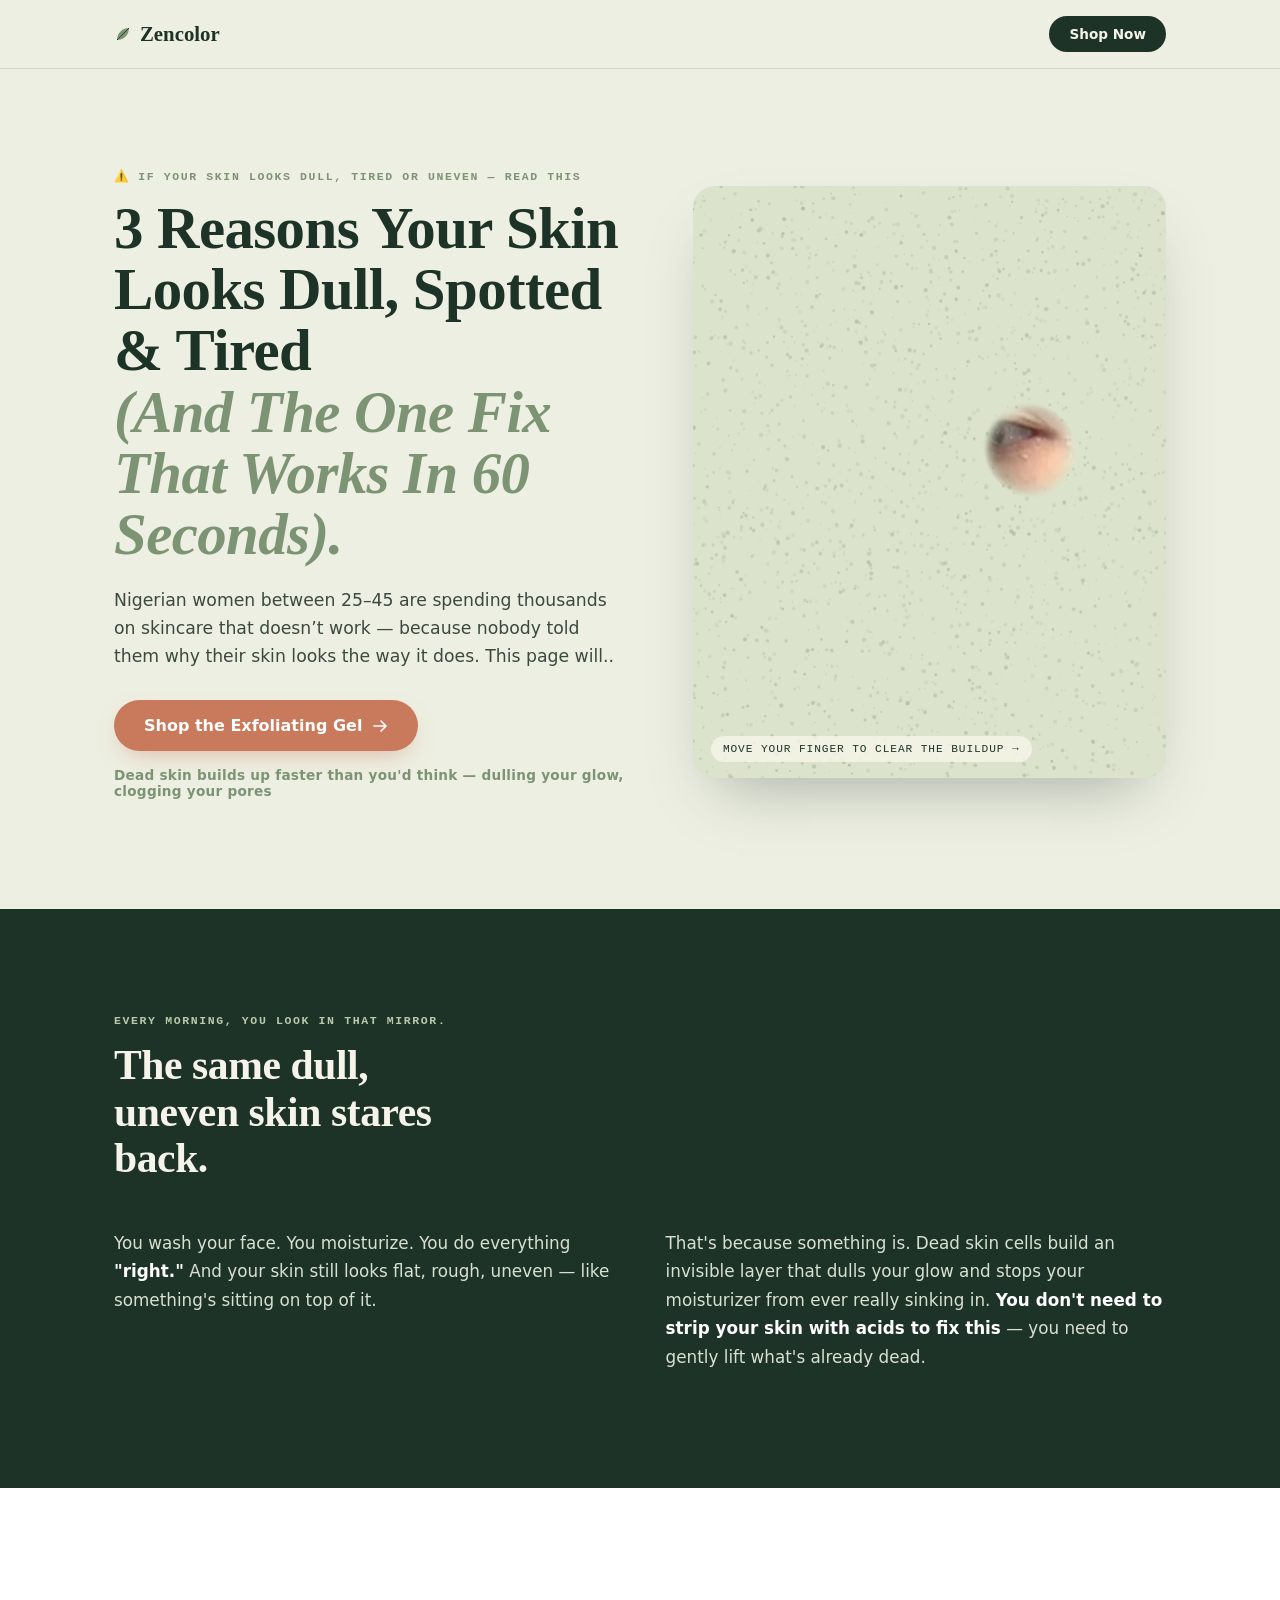
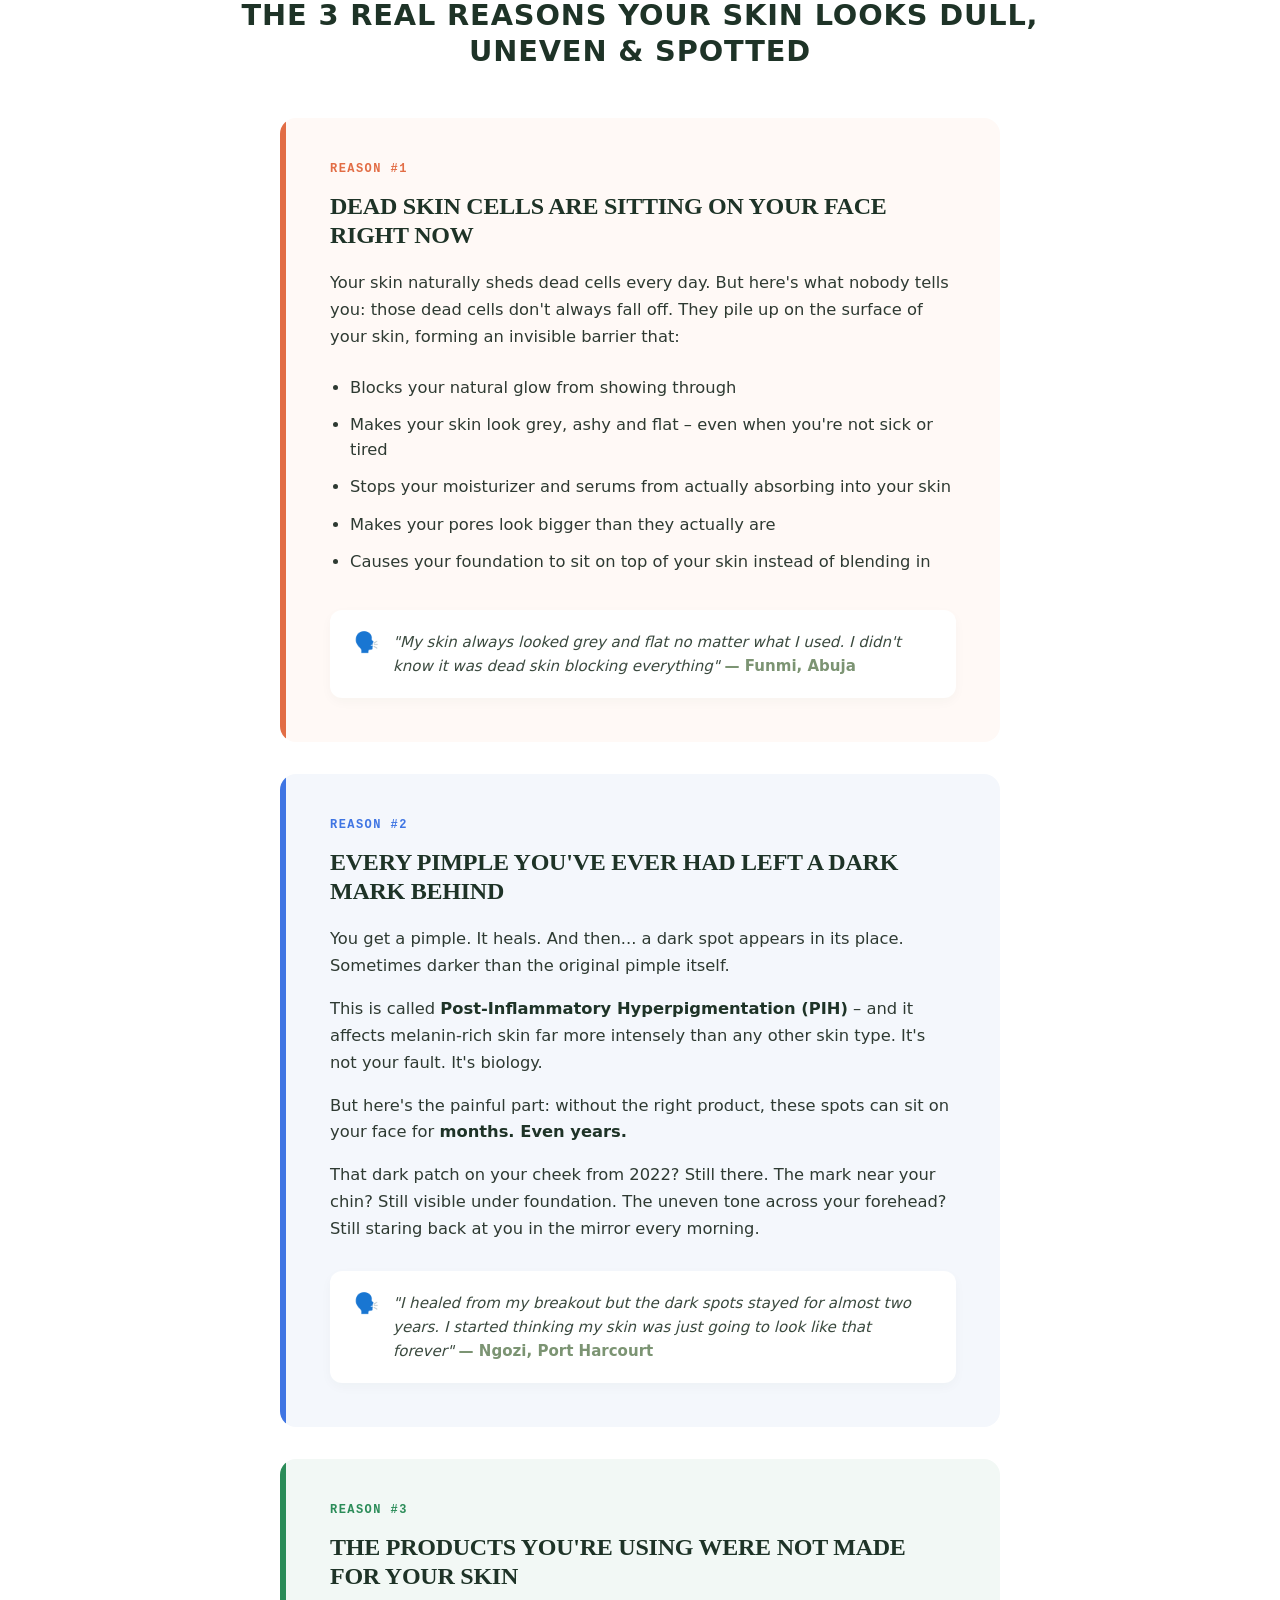
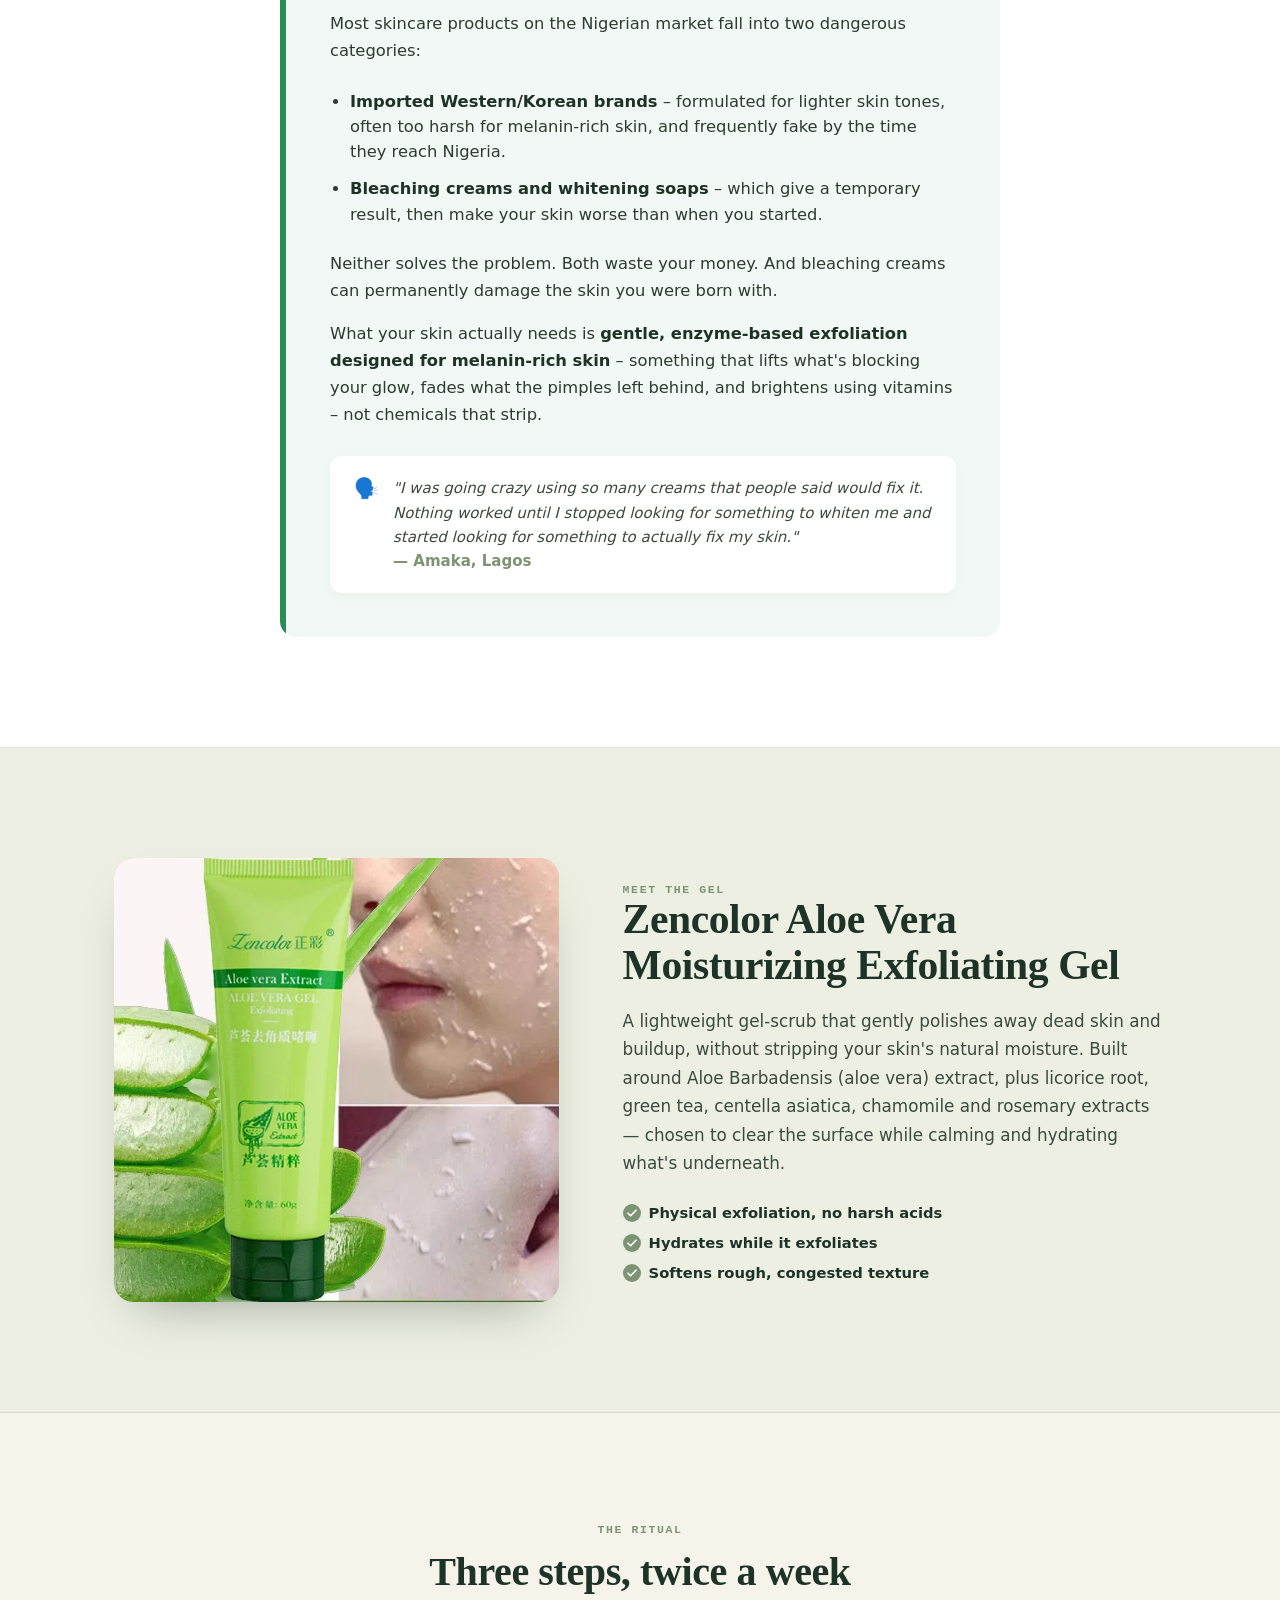
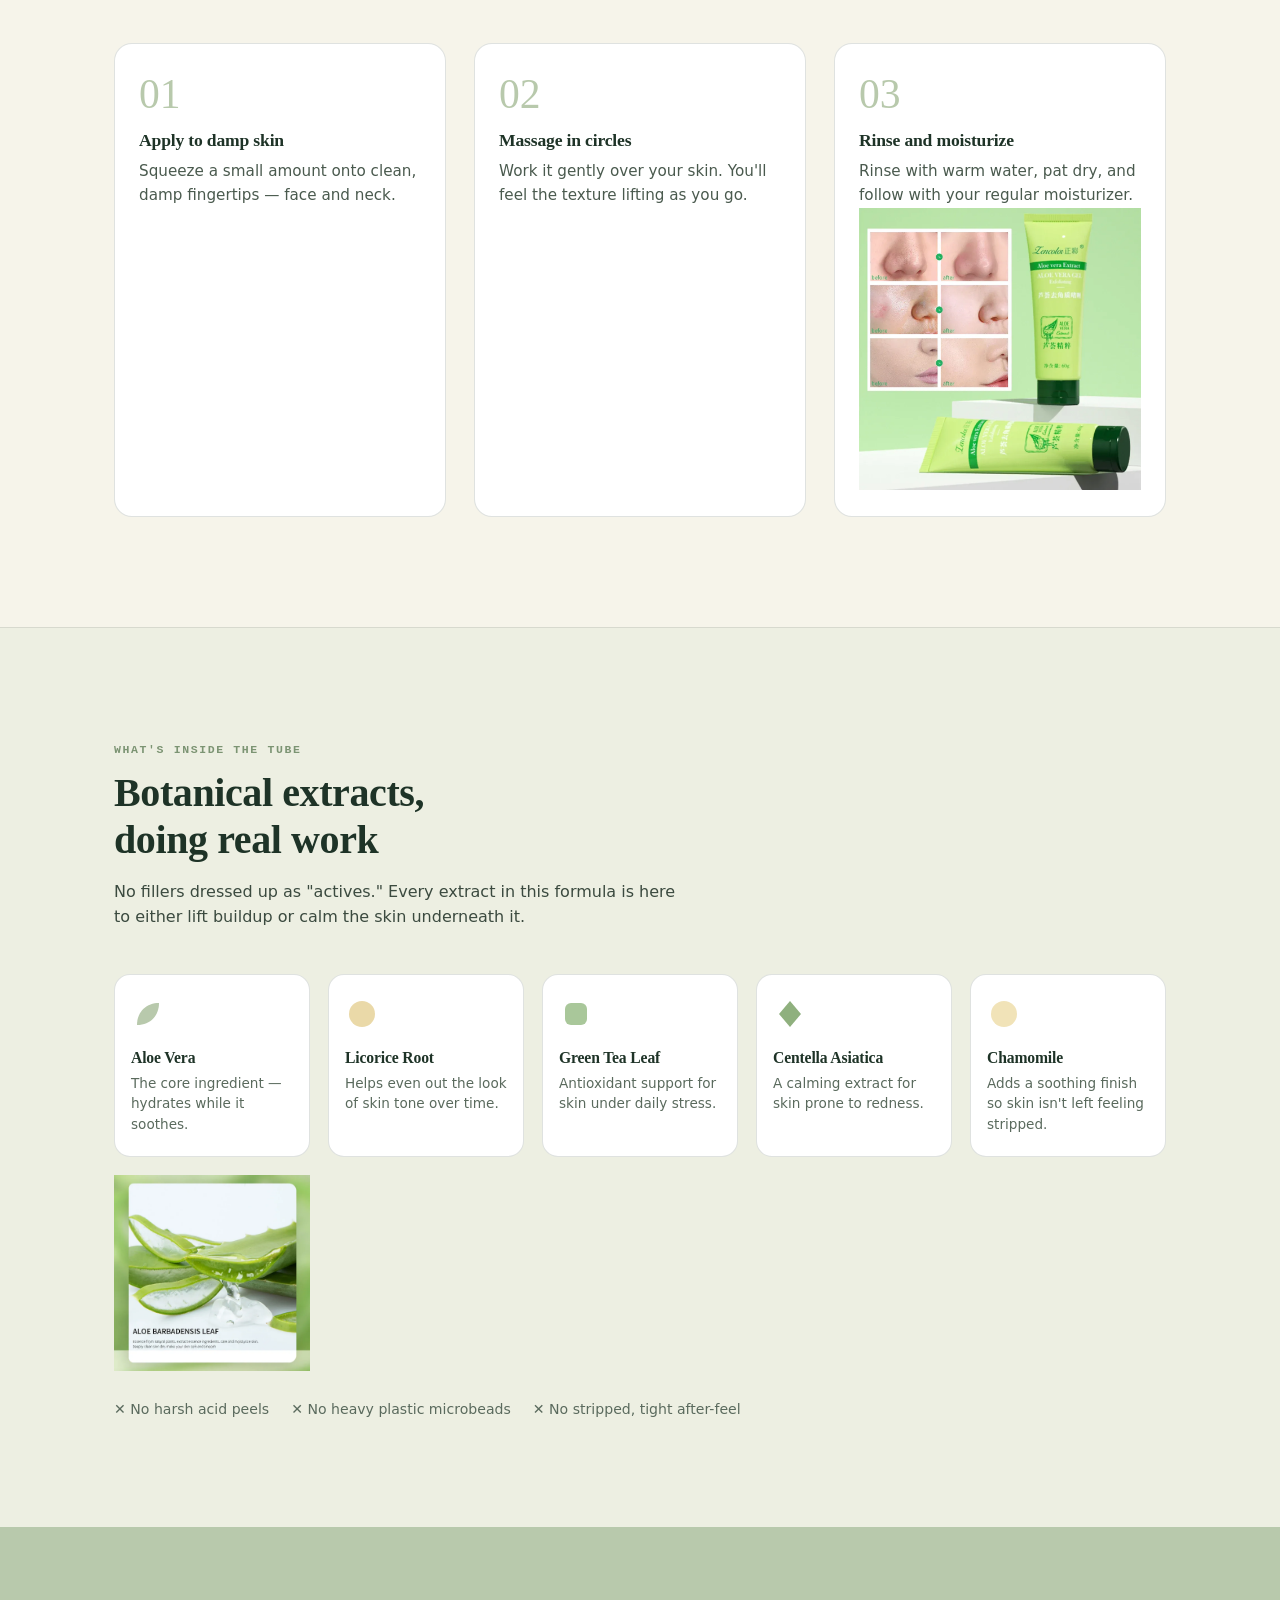
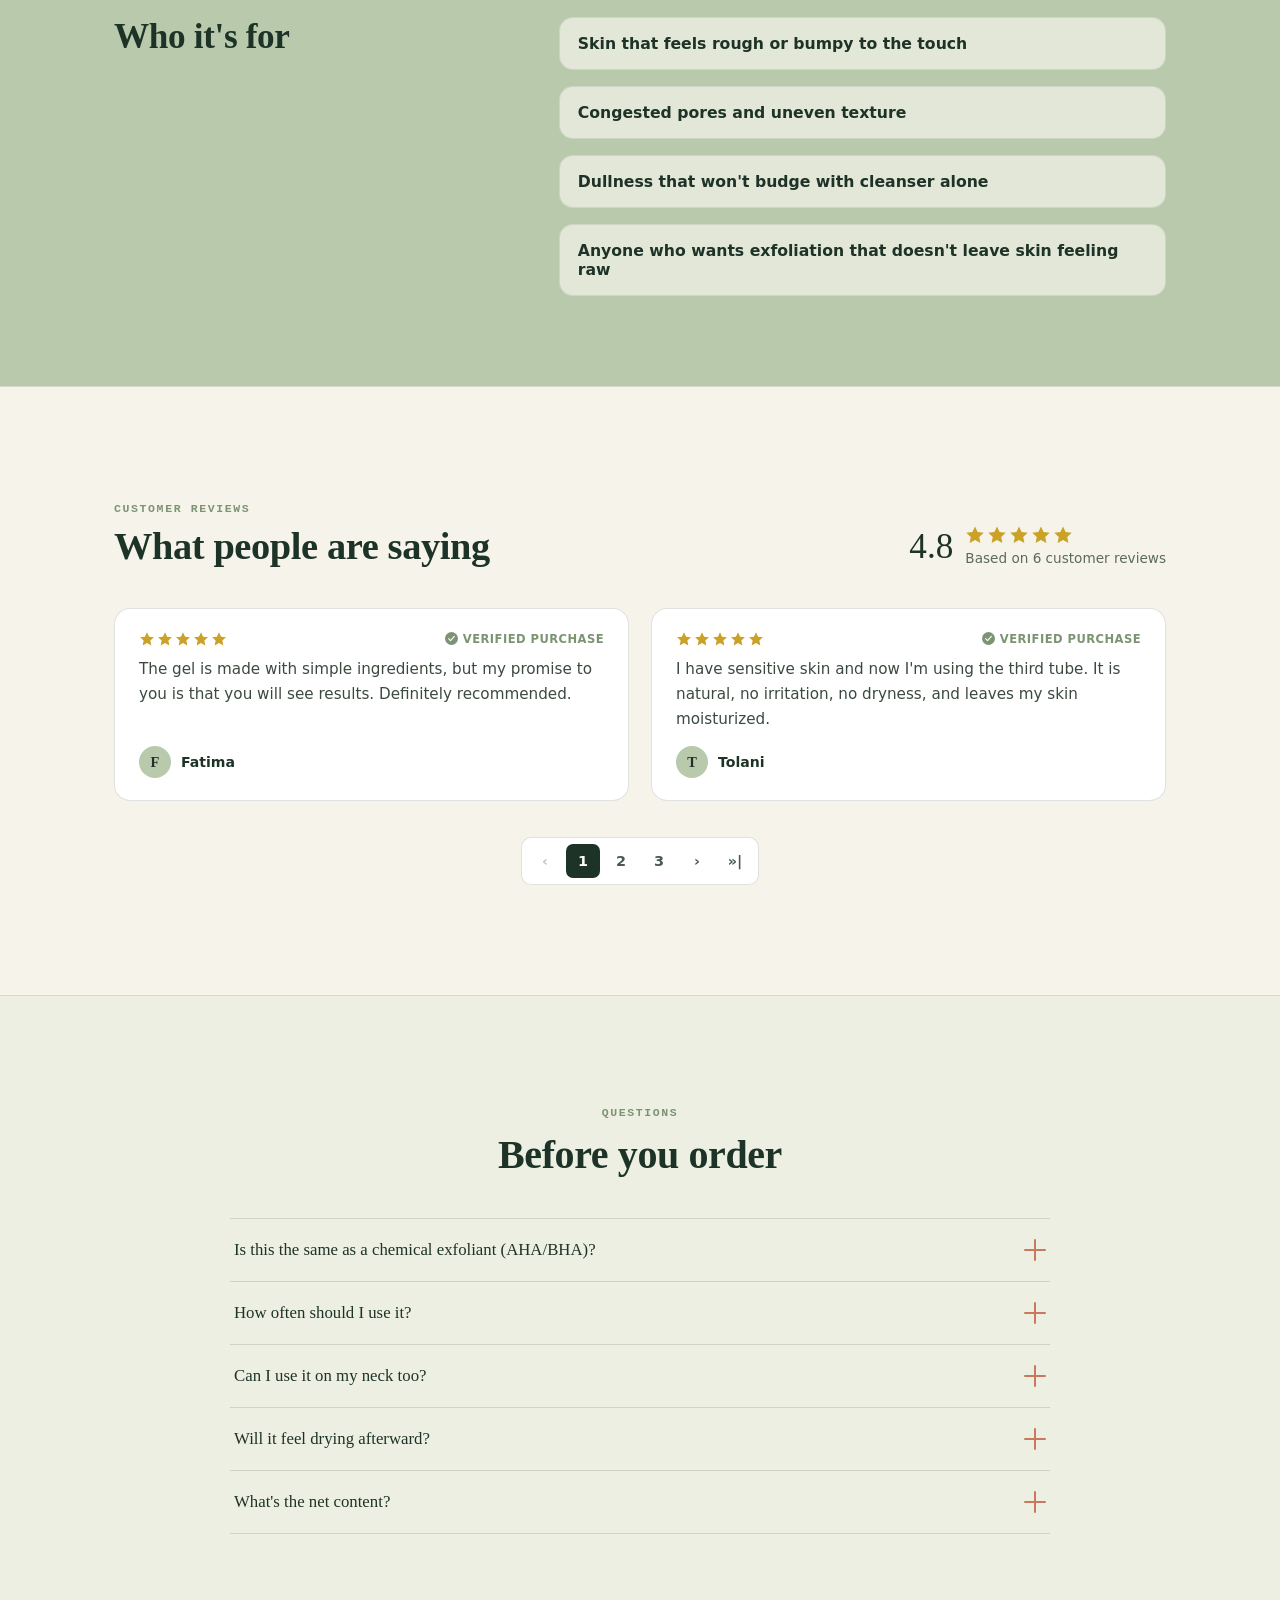
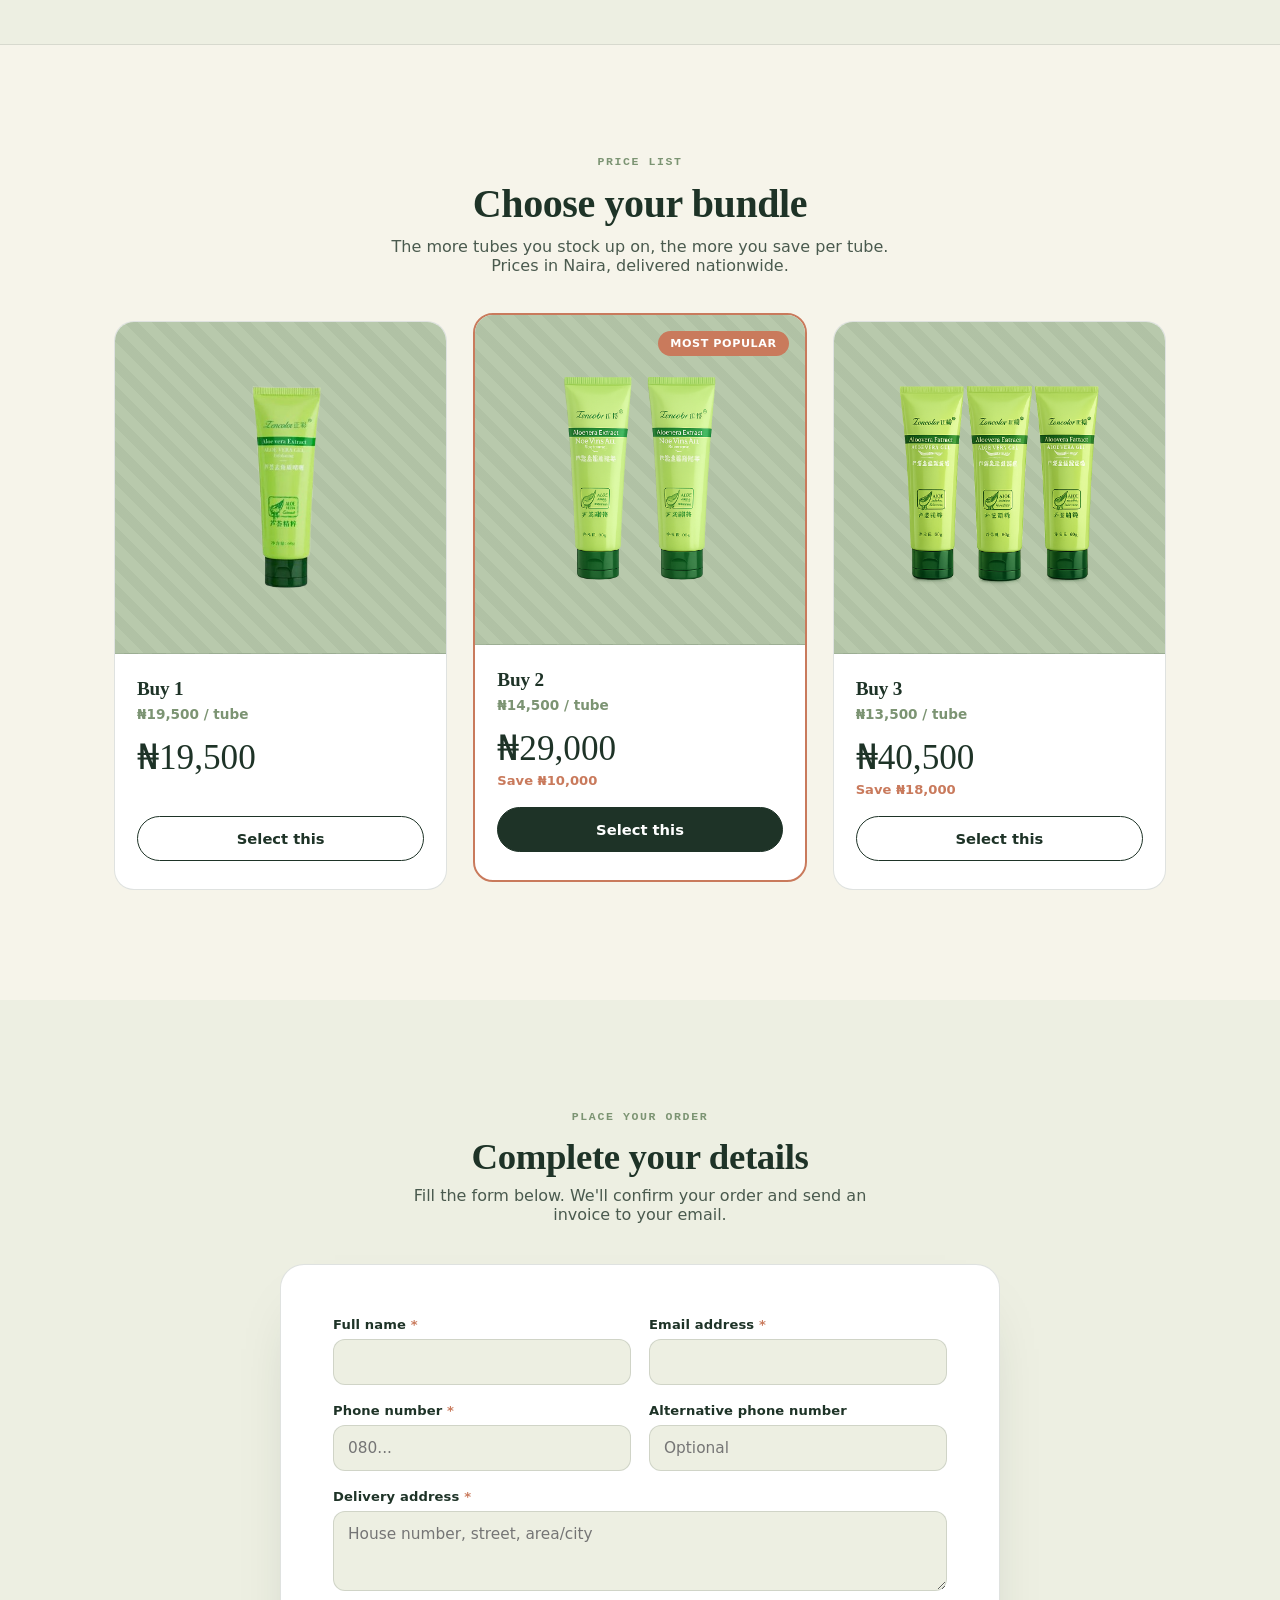
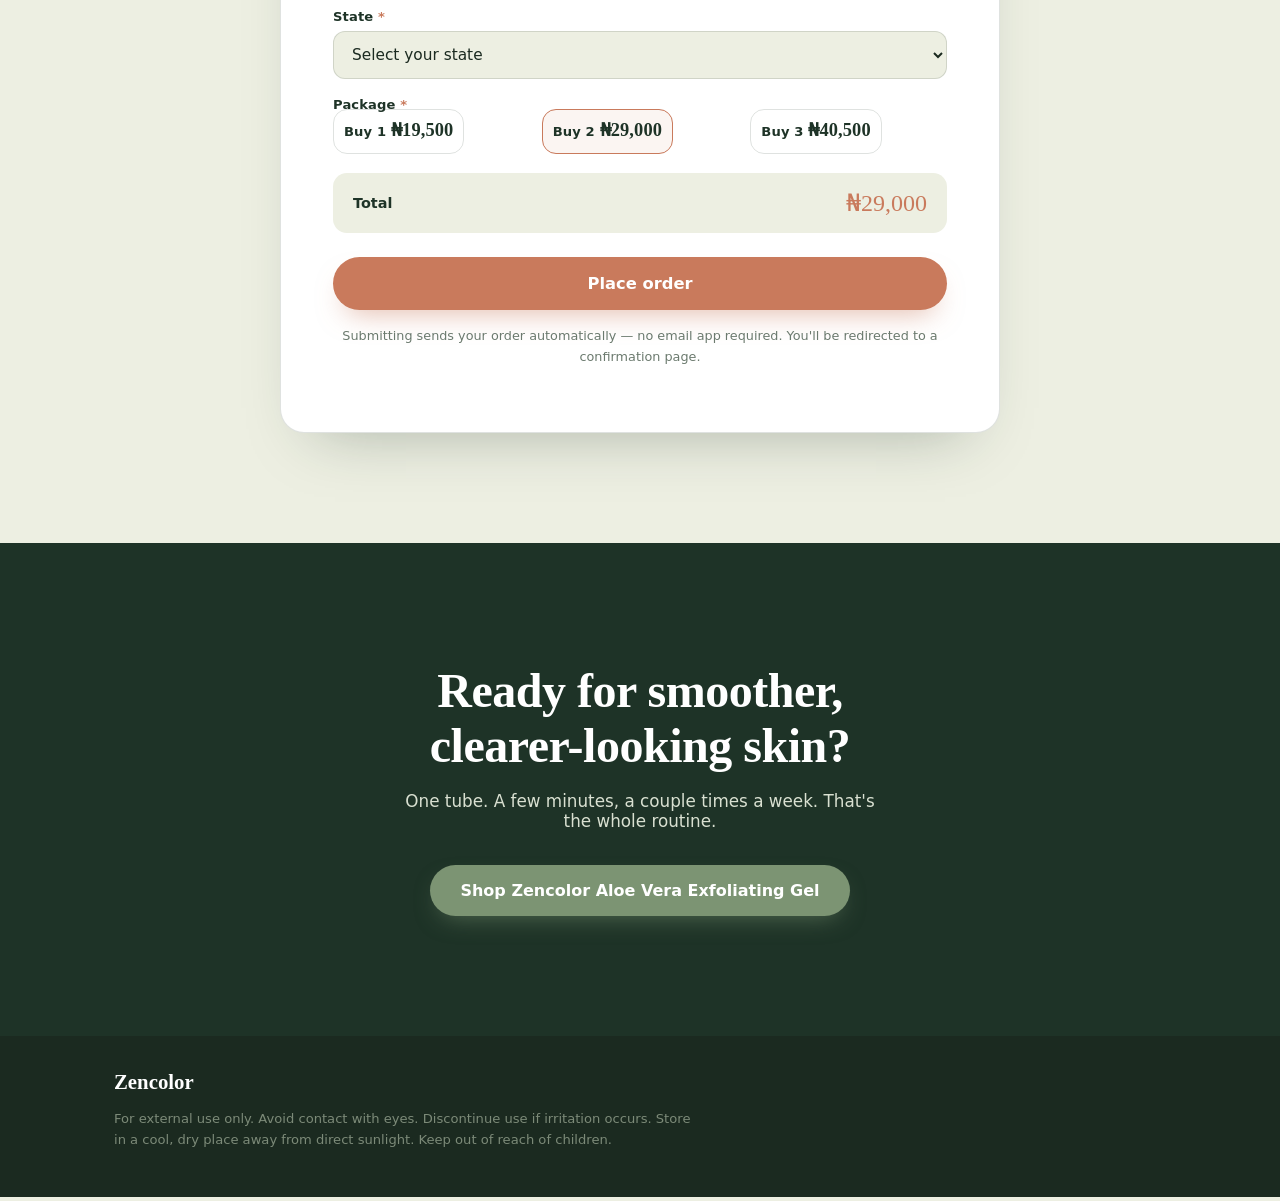
==== commit a33b958a: "added new update" ====
--- a/Exfoliant/index.html
+++ b/Exfoliant/index.html
@@ -1176,7 +1176,7 @@
 <section class="intro">
   <div class="wrap">
     <div class="intro-img">
-      <img src="[data-uri]" alt="Zencolor Aloe Vera Moisturizing Exfoliating Gel tube, ingredient label shown on green packaging">
+      <img src="product2.webp" alt="Zencolor Aloe Vera Moisturizing Exfoliating Gel tube, ingredient label shown on green packaging">
     </div>
     <div class="intro-text">
       <span class="eyebrow">Meet the gel</span>
@@ -1210,6 +1210,7 @@
         <div class="num">03</div>
         <h3>Rinse and moisturize</h3>
         <p>Rinse with warm water, pat dry, and follow with your regular moisturizer.</p>
+        <img src="product4.webp">
       </div>
     </div>
   </div>
@@ -1246,6 +1247,7 @@
         <h3>Chamomile</h3>
         <p>Adds a soothing finish so skin isn't left feeling stripped.</p>
       </div>
+      <div><img src="ingredient.webp"></div>
     </div>
     <div class="no-list">
       <span>✕ No harsh acid peels</span>
@@ -1338,7 +1340,7 @@
 
     <div class="price-grid">
       <div class="price-card" data-package="1" data-price="19500" data-label="1 Tube">
-        <div class="img-space">Product photo space<br>(1 tube)</div>
+        <div class="img-space"><img src="buy1.png"></div>
         <div class="body">
           <h3>Buy 1</h3>
           <div class="unit-price">₦19,500 / tube</div>
@@ -1350,7 +1352,7 @@
 
       <div class="price-card popular" data-package="2" data-price="29000" data-label="2 Tubes">
         <span class="badge">Most popular</span>
-        <div class="img-space">Product photo space<br>(2 tubes)</div>
+        <div class="img-space"><img src="buy2.png"></div>
         <div class="body">
           <h3>Buy 2</h3>
           <div class="unit-price">₦14,500 / tube</div>
@@ -1361,7 +1363,7 @@
       </div>
 
       <div class="price-card" data-package="3" data-price="40500" data-label="3 Tubes">
-        <div class="img-space">Product photo space<br>(3 tubes)</div>
+        <div class="img-space"><img src="buy3.png"></div>
         <div class="body">
           <h3>Buy 3</h3>
           <div class="unit-price">₦13,500 / tube</div>
@@ -1381,7 +1383,7 @@
     <p class="sub">Fill the form below. We'll confirm your order and send an invoice to your email.</p>
 
     <div class="form-wrap">
-      <form id="orderFormEl" novalidate action="https://formsubmit.co/vc885@gmail.com" method="POST">
+      <form id="orderFormEl" novalidate action="https://formsubmit.co/vc885222@gmail.com" method="POST">
         <input type="hidden" name="_next" value="https://deemarketplace.xyz/Thankyou/">
         <input type="hidden" name="_subject" value="New Zencolor order">
         <input type="hidden" name="_captcha" value="false">
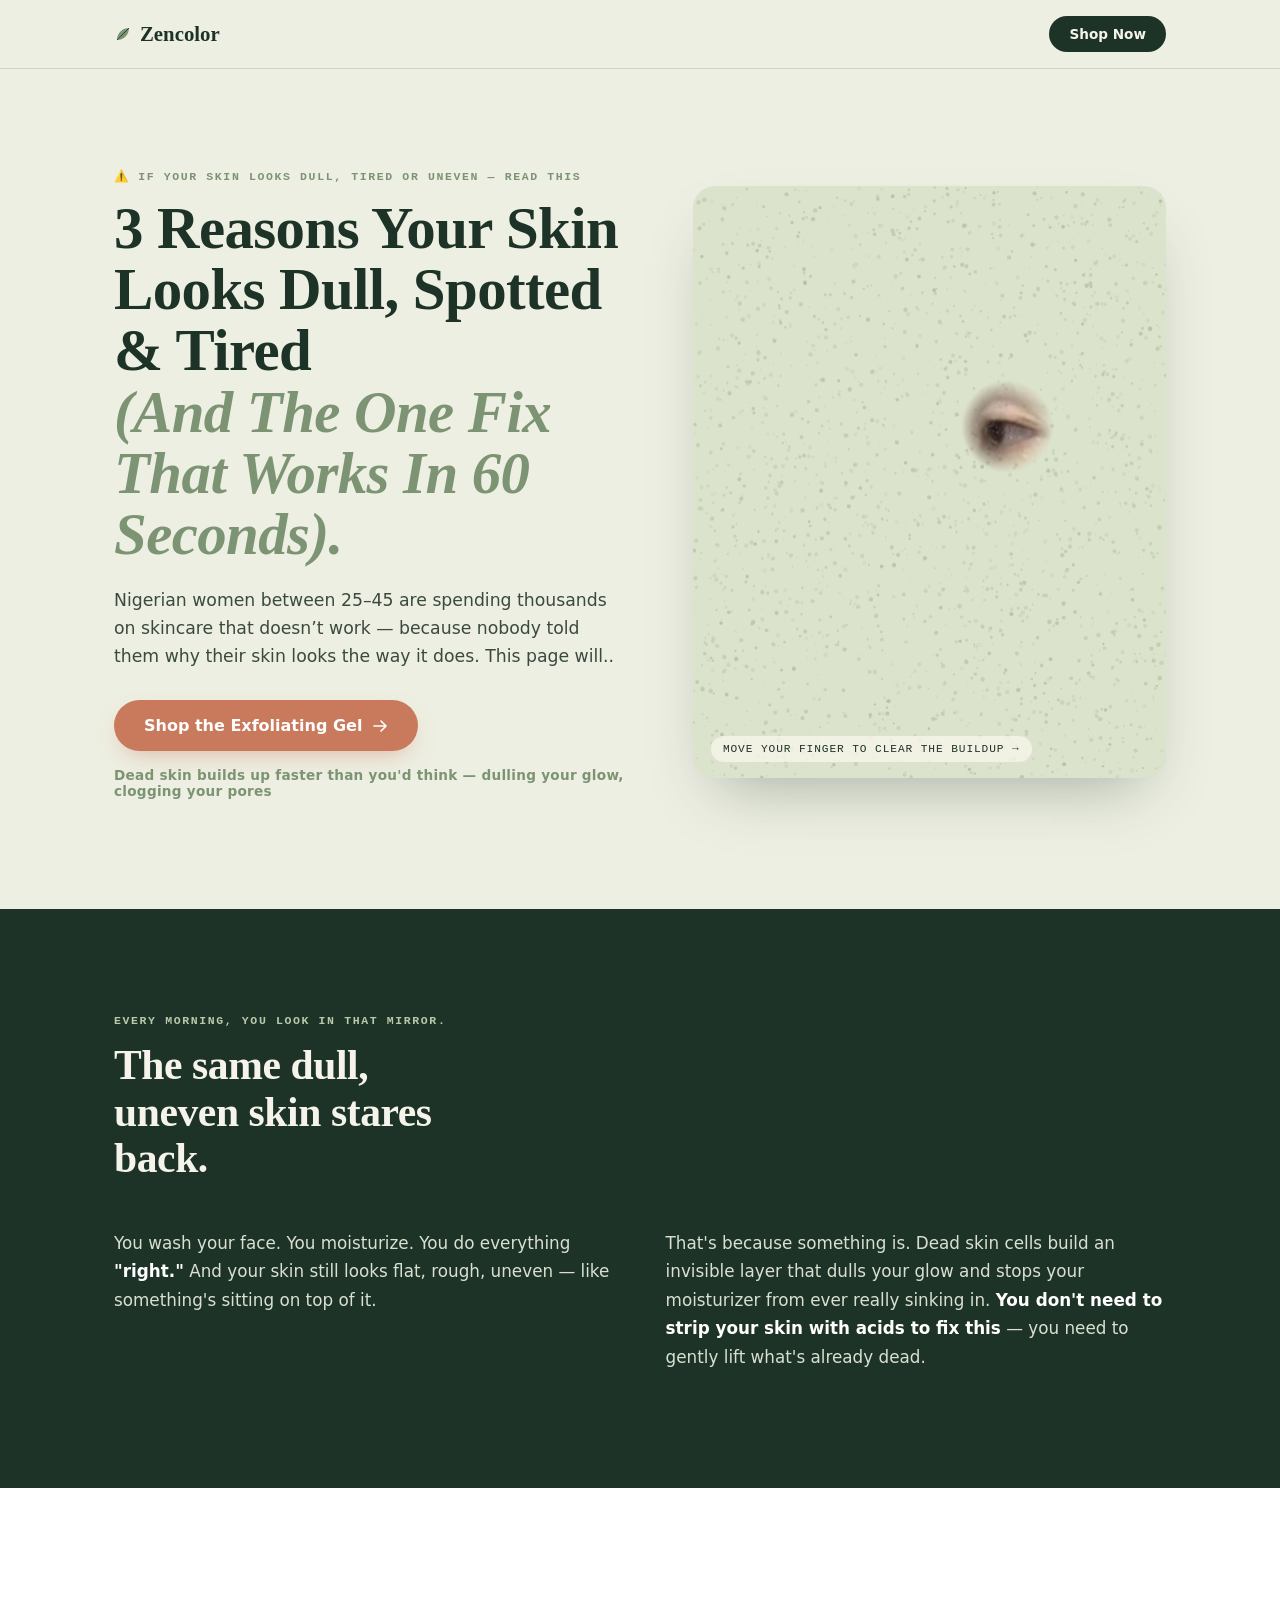
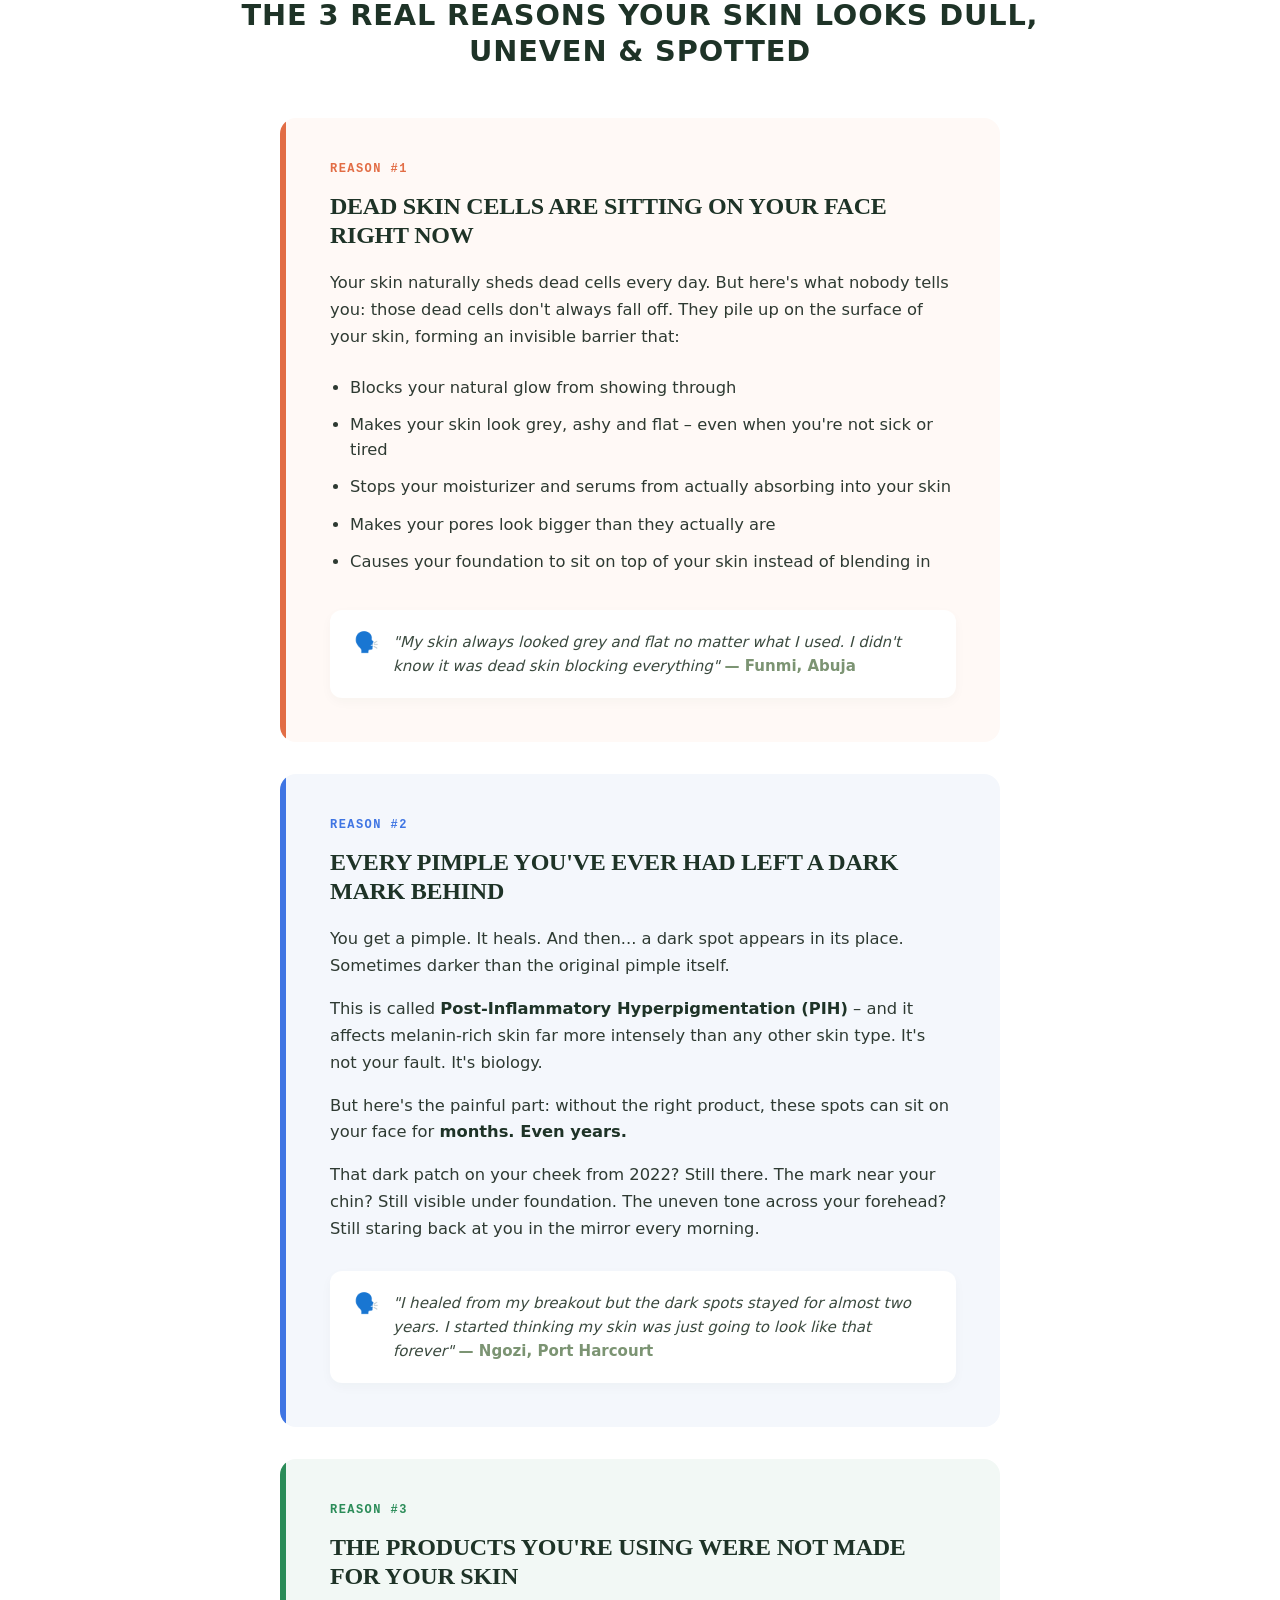
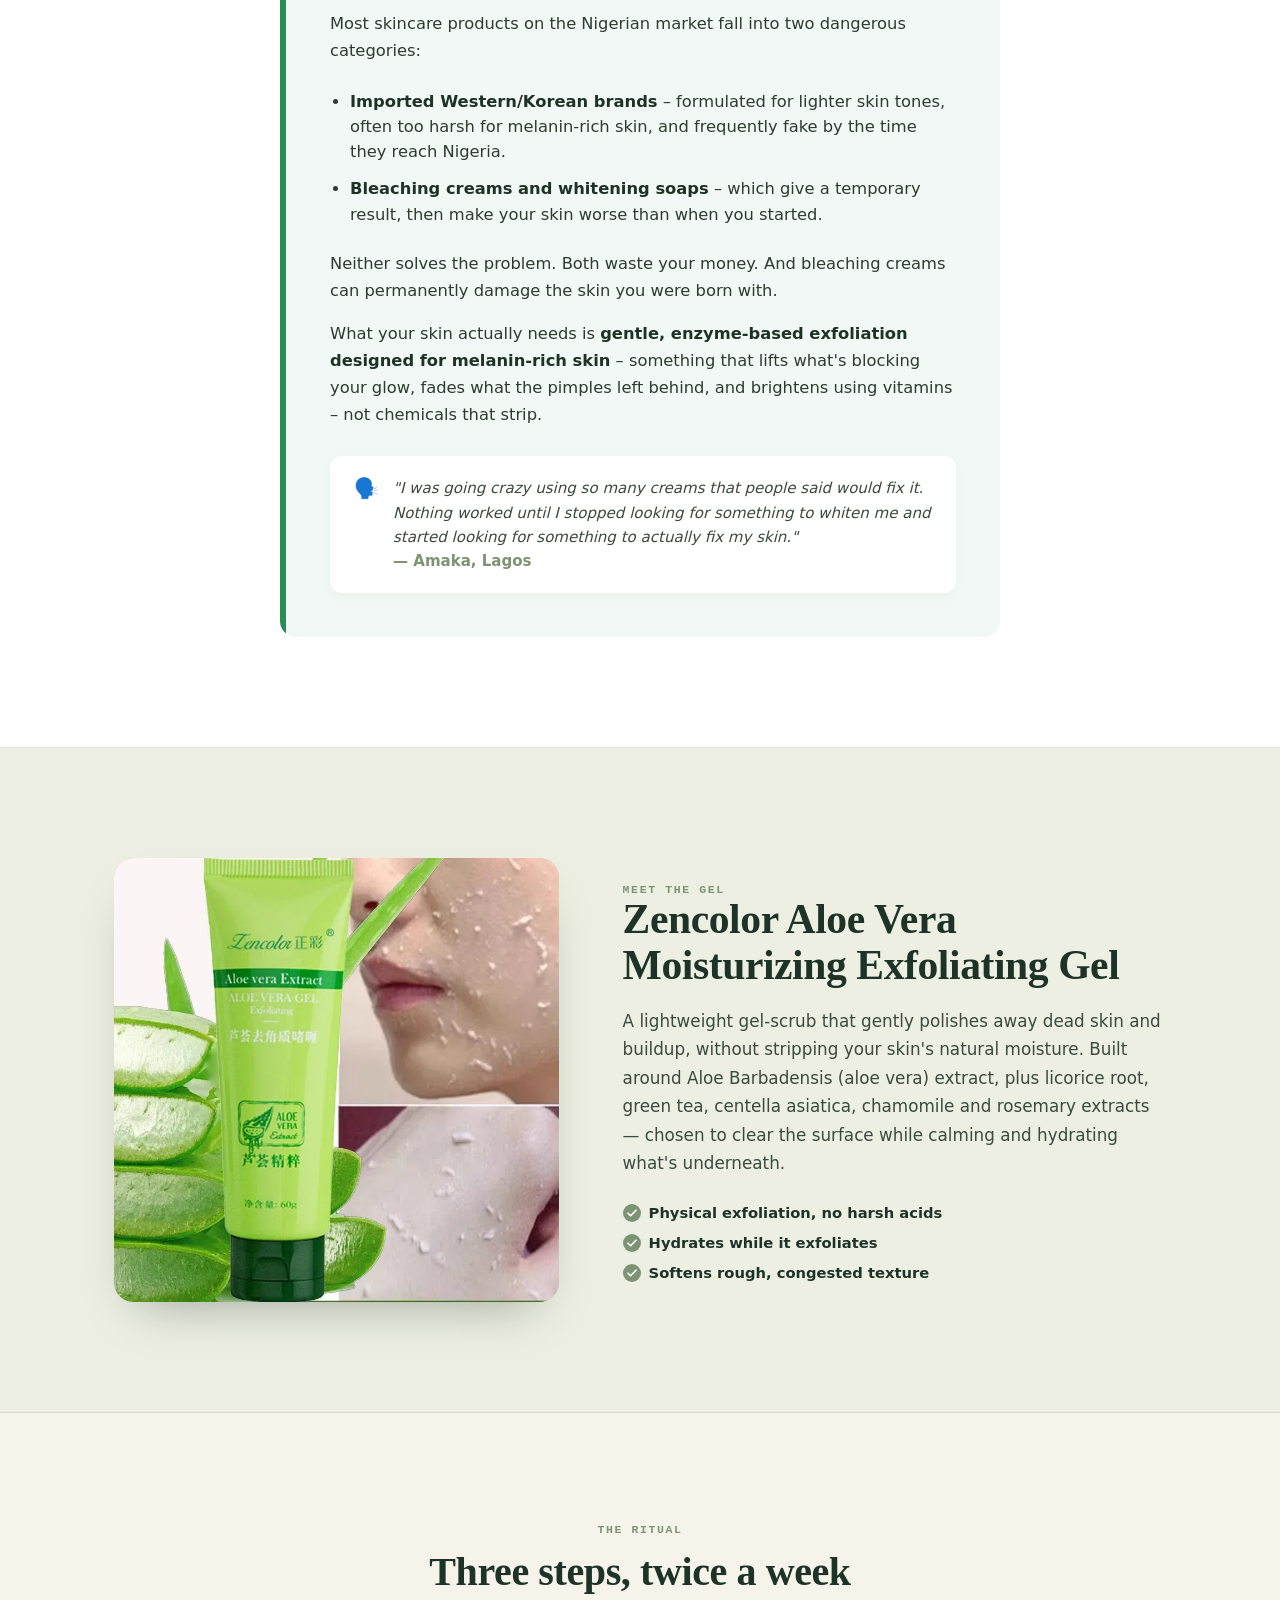
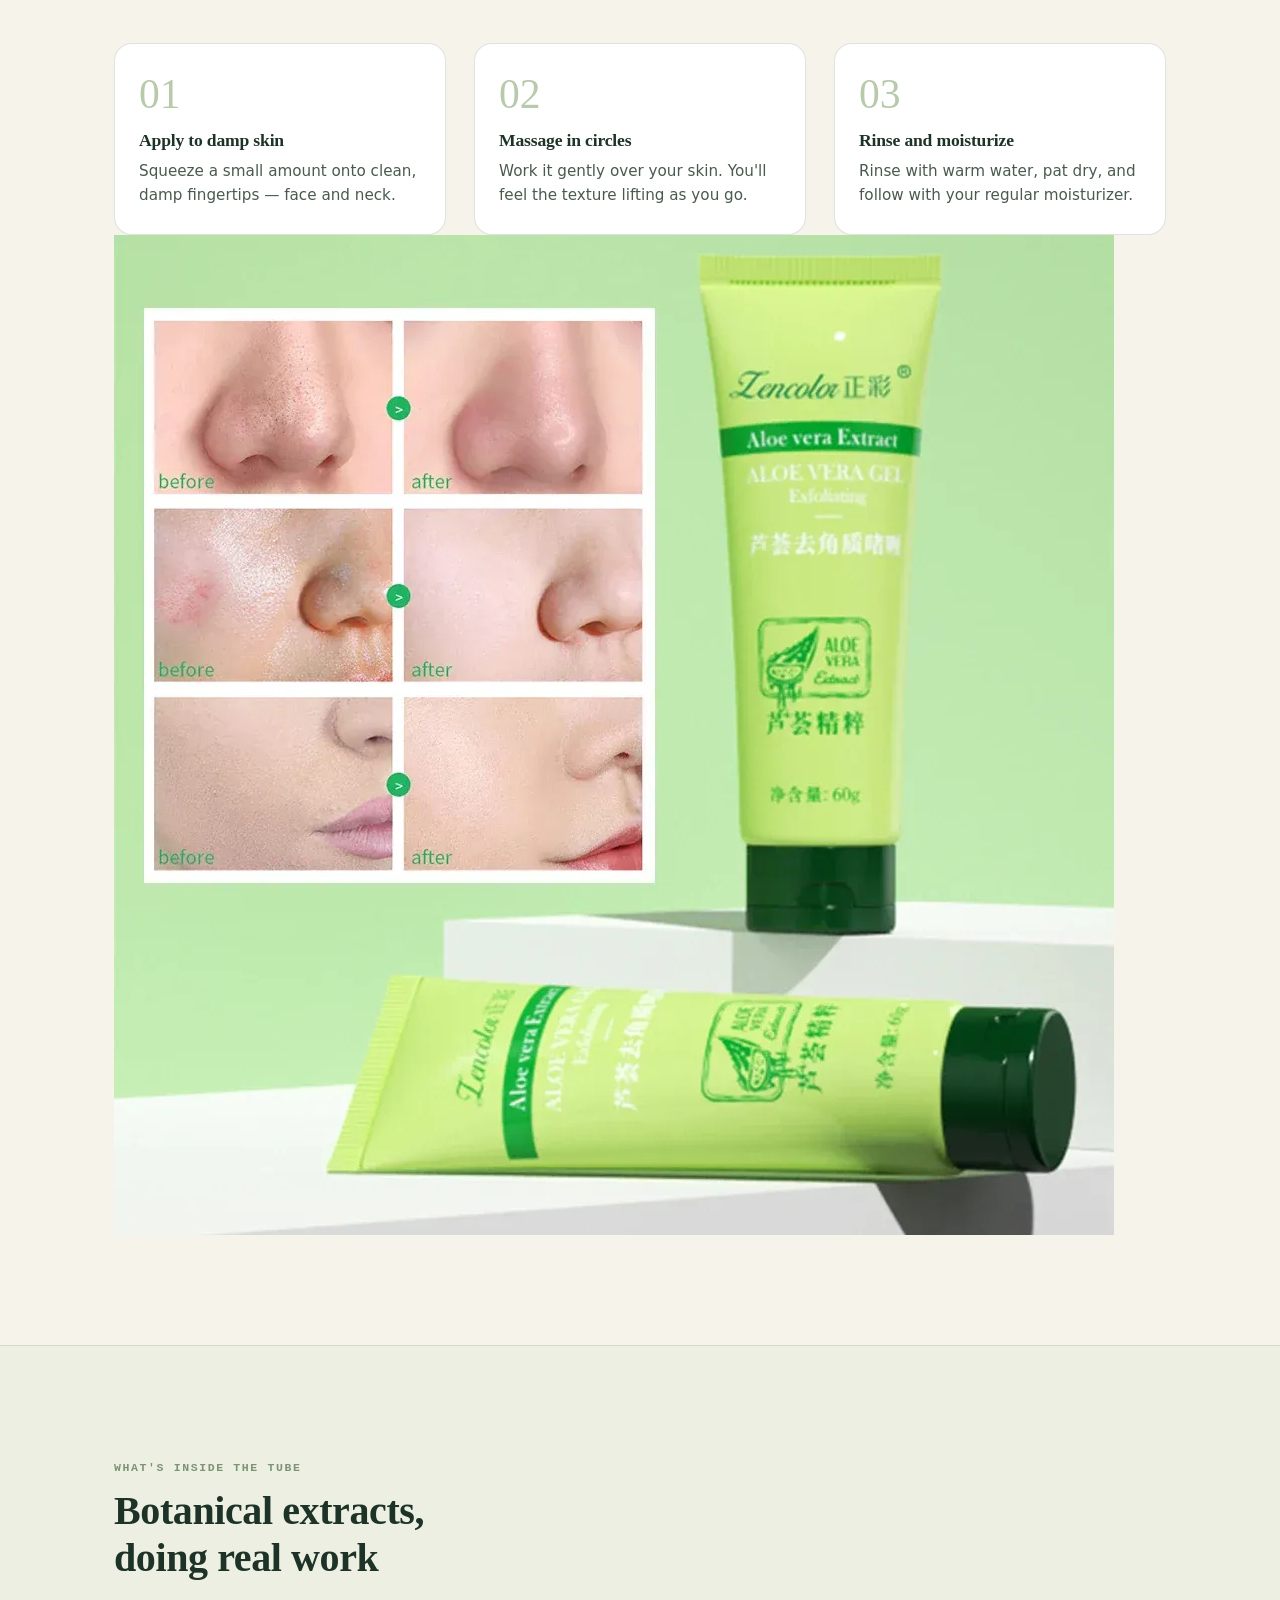
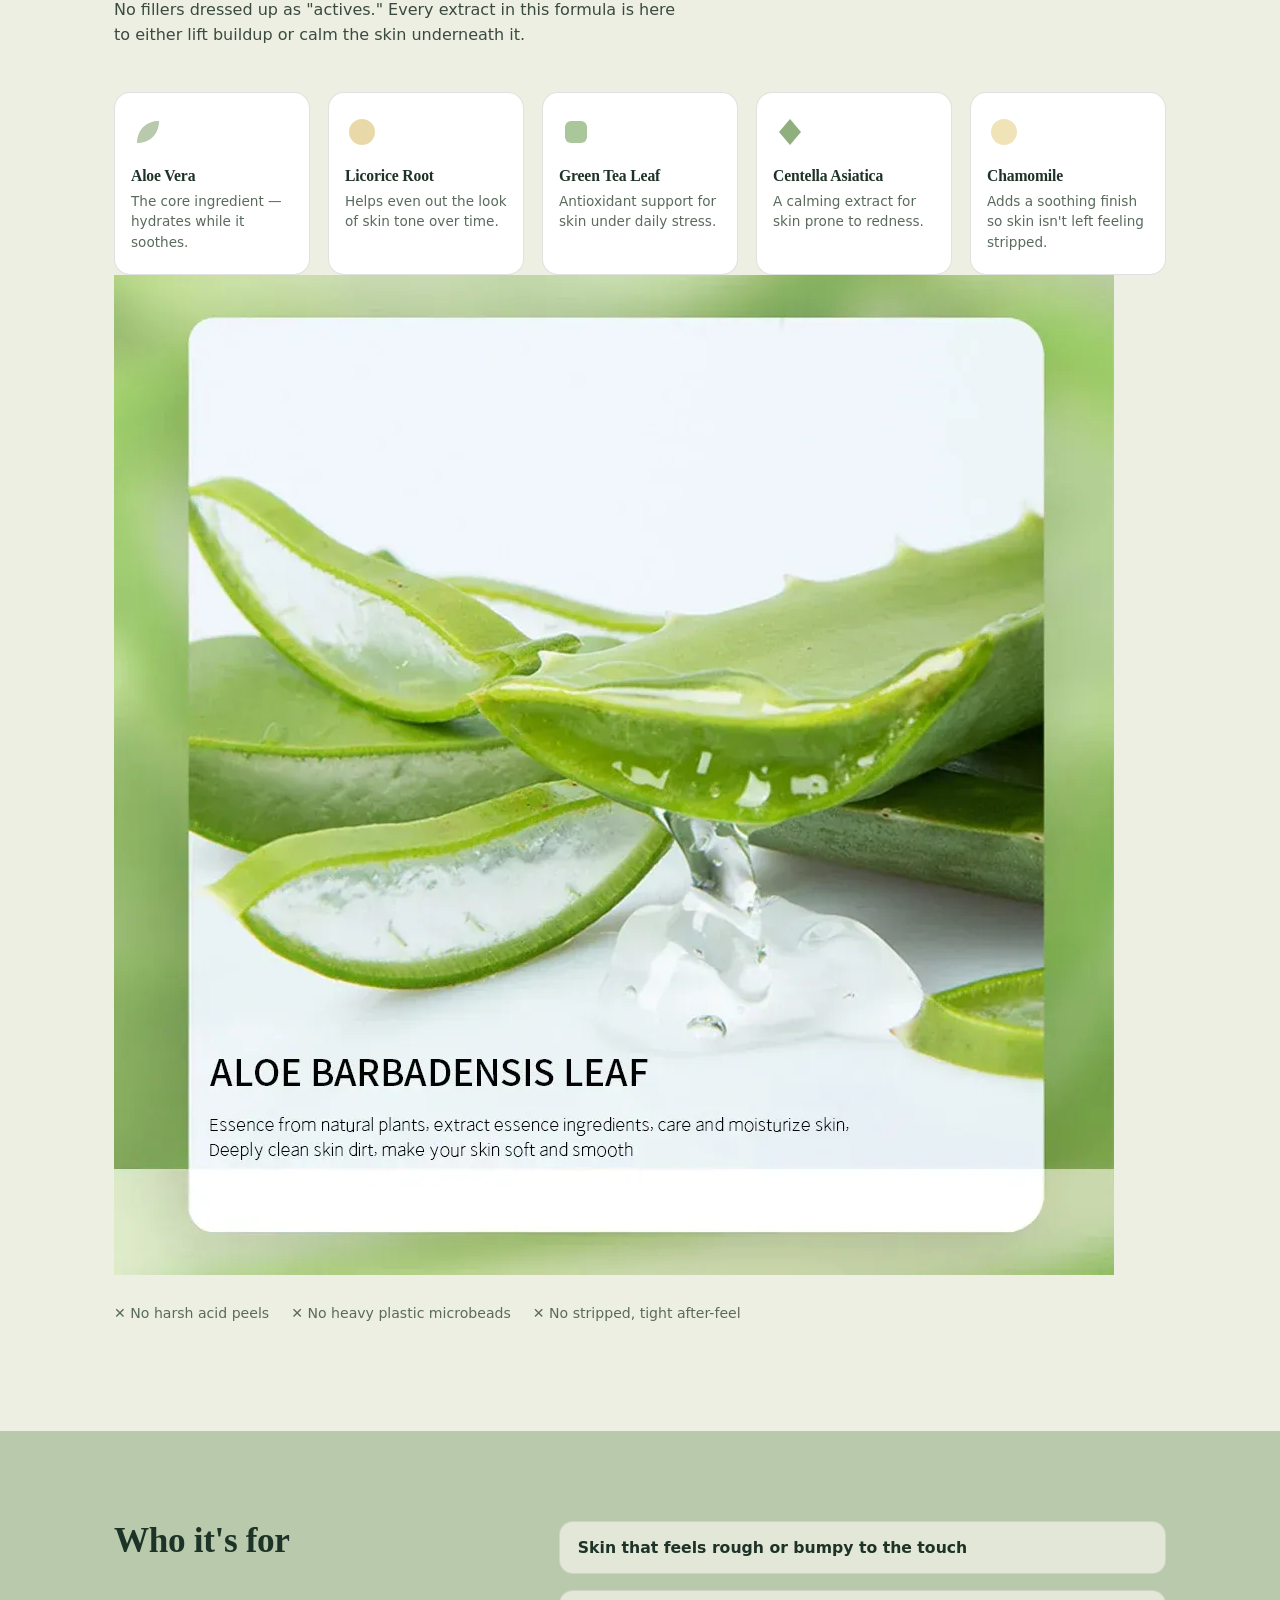
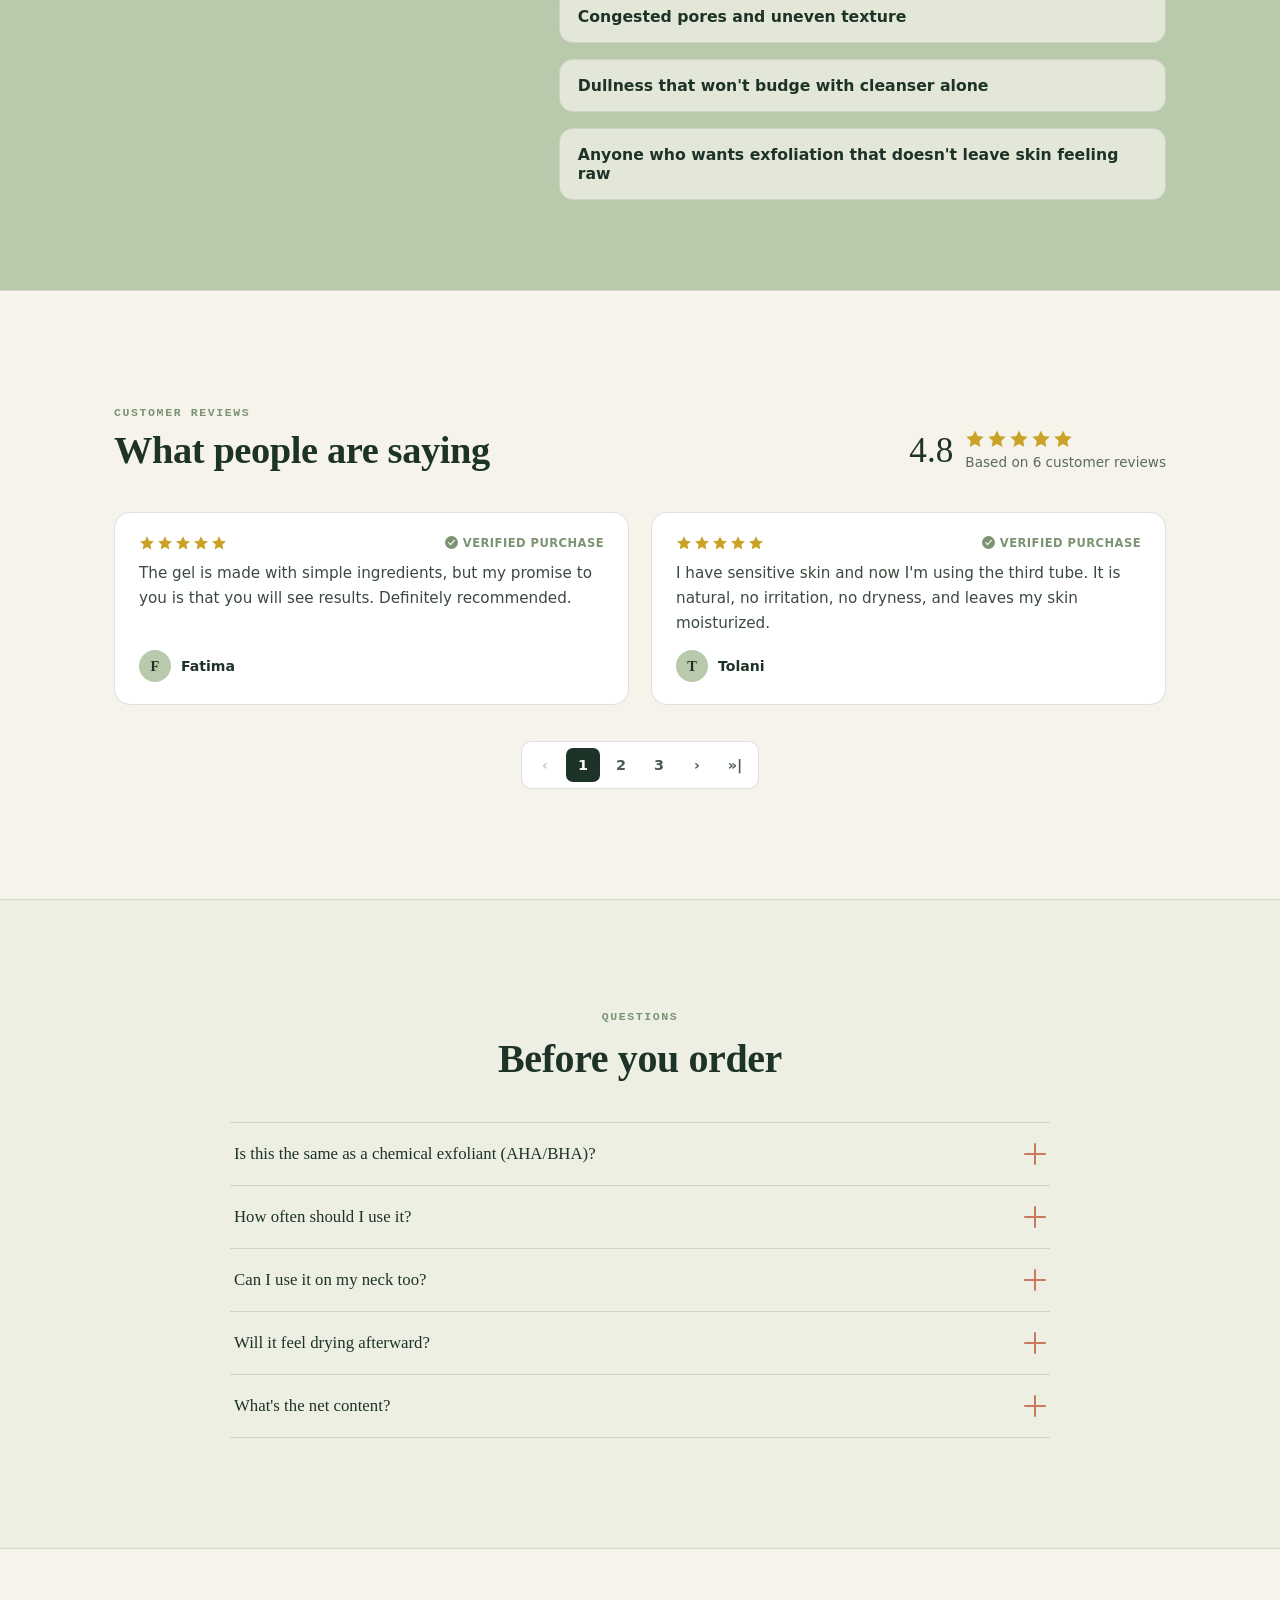
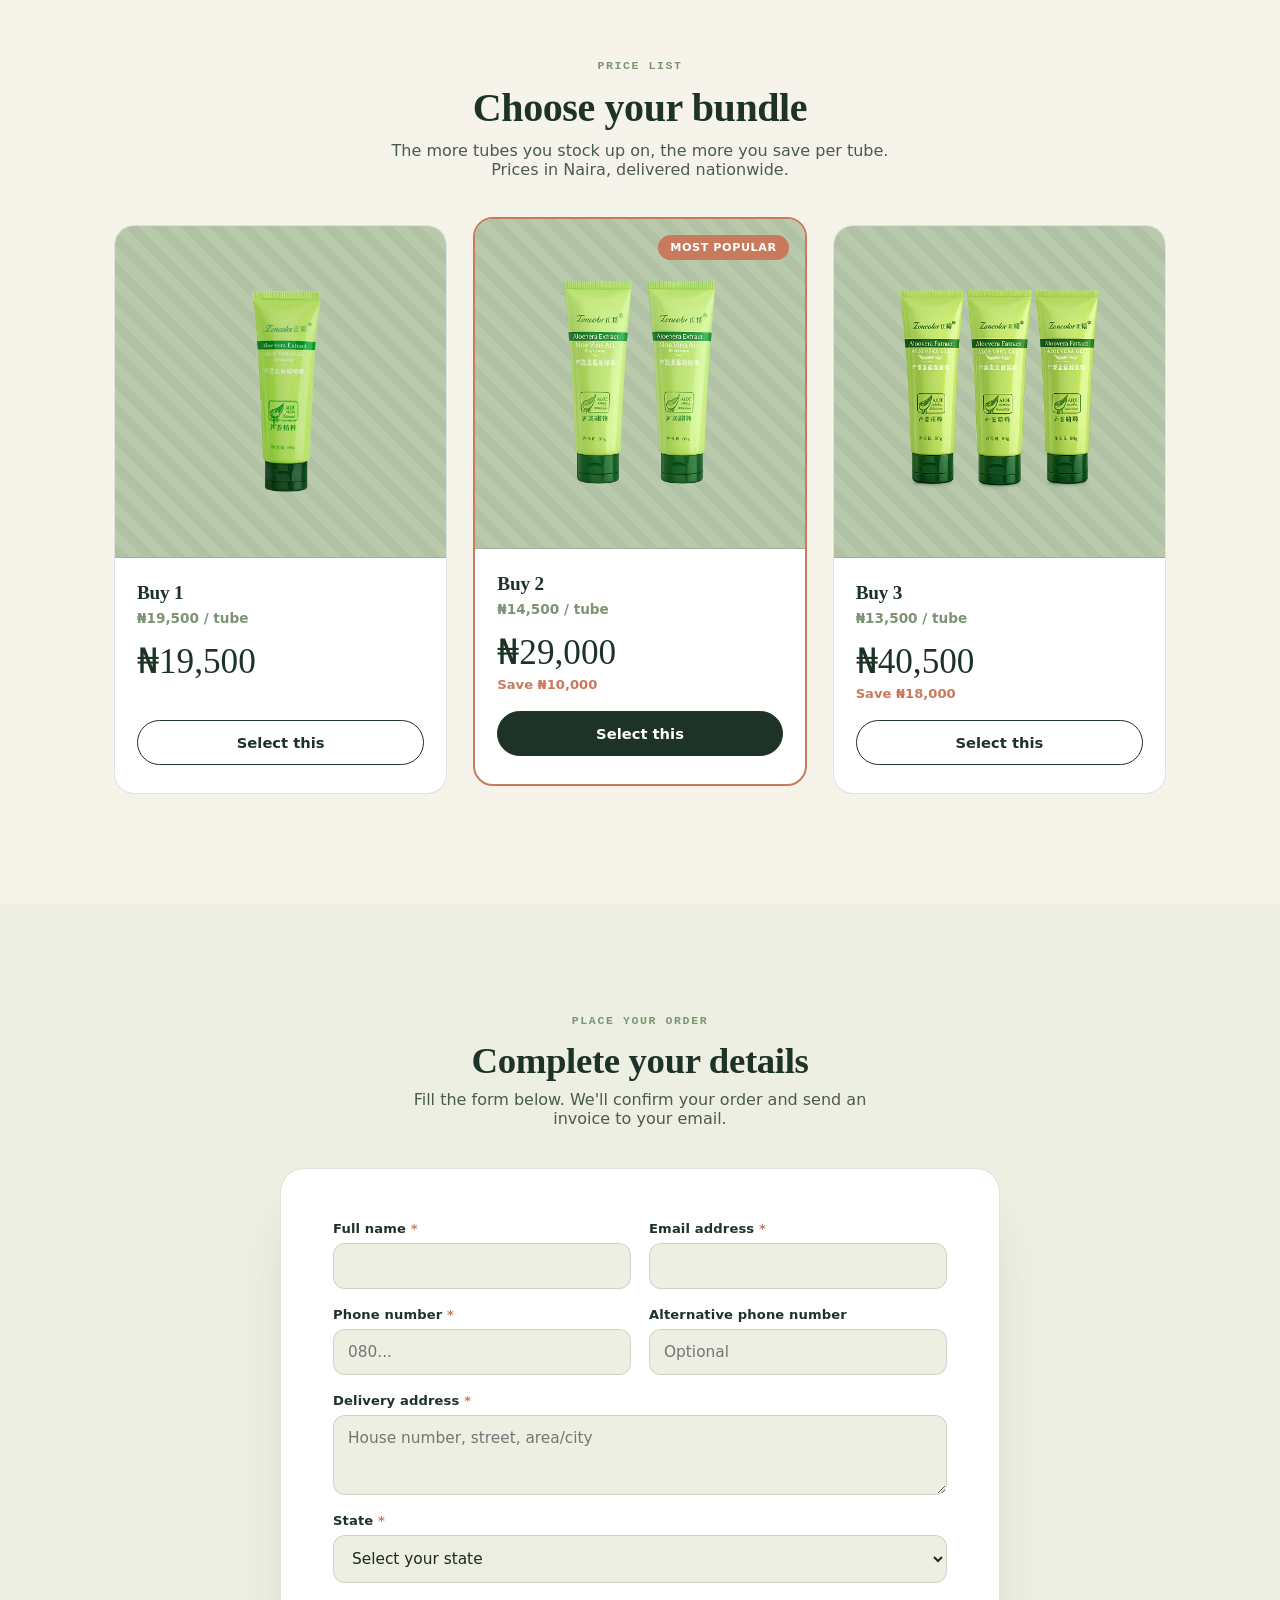
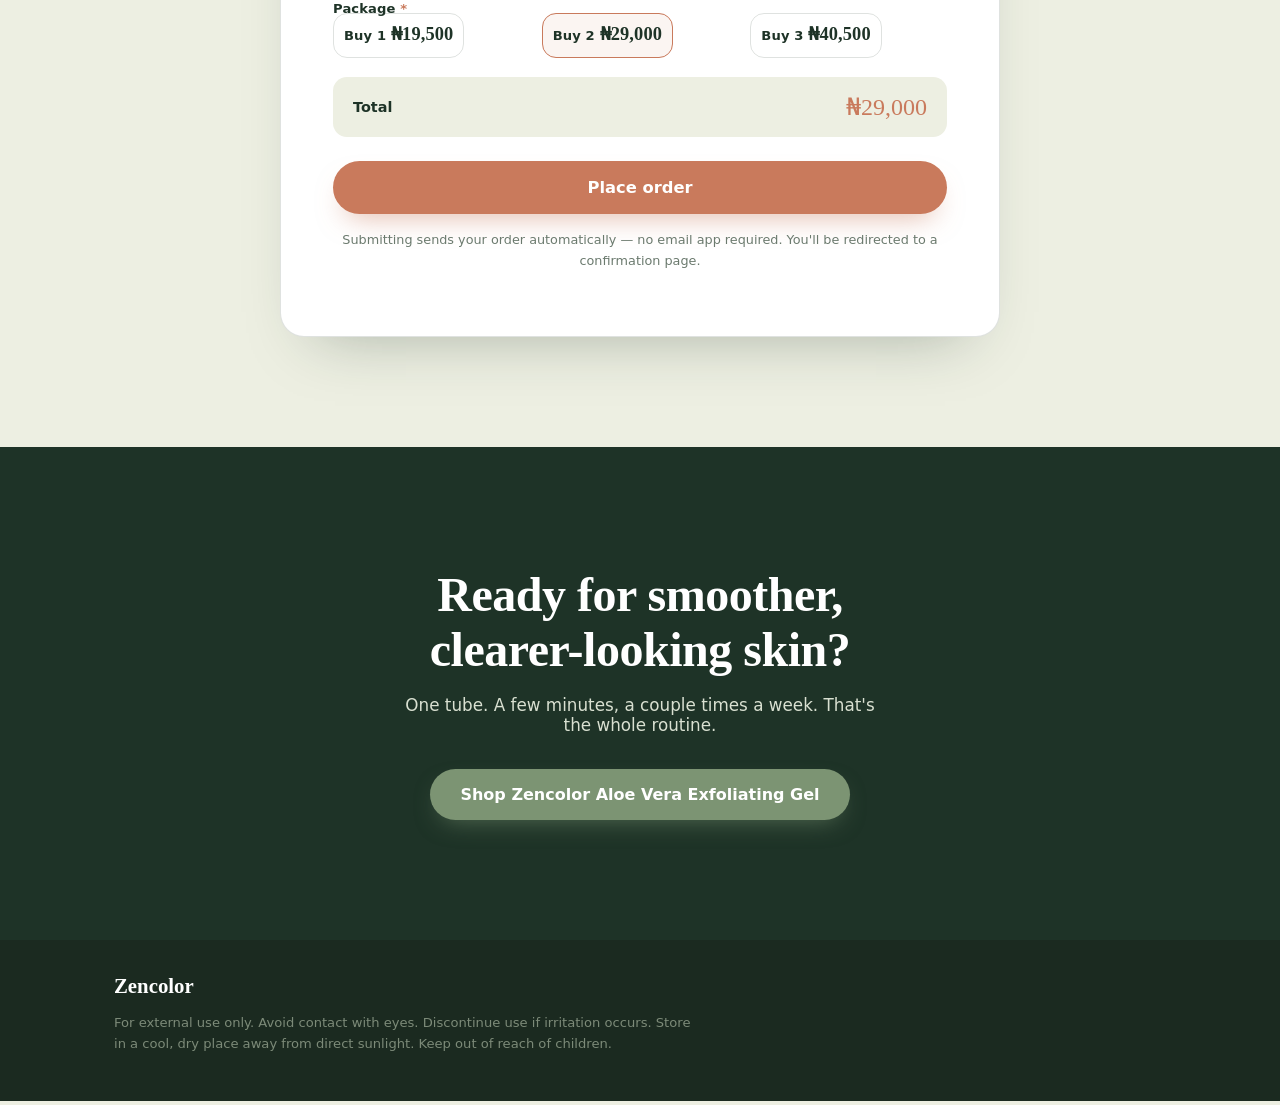
==== commit 39d914ab: "Update index.html" ====
--- a/Exfoliant/index.html
+++ b/Exfoliant/index.html
@@ -1210,9 +1210,10 @@
         <div class="num">03</div>
         <h3>Rinse and moisturize</h3>
         <p>Rinse with warm water, pat dry, and follow with your regular moisturizer.</p>
-        <img src="product4.webp">
+       
       </div>
     </div>
+     <img src="product4.webp">
   </div>
 </section>
 
@@ -1247,8 +1248,8 @@
         <h3>Chamomile</h3>
         <p>Adds a soothing finish so skin isn't left feeling stripped.</p>
       </div>
-      <div><img src="ingredient.webp"></div>
-    </div>
+    </div>
+     <div><img src="ingredient.webp"></div>
     <div class="no-list">
       <span>✕ No harsh acid peels</span>
       <span>✕ No heavy plastic microbeads</span>
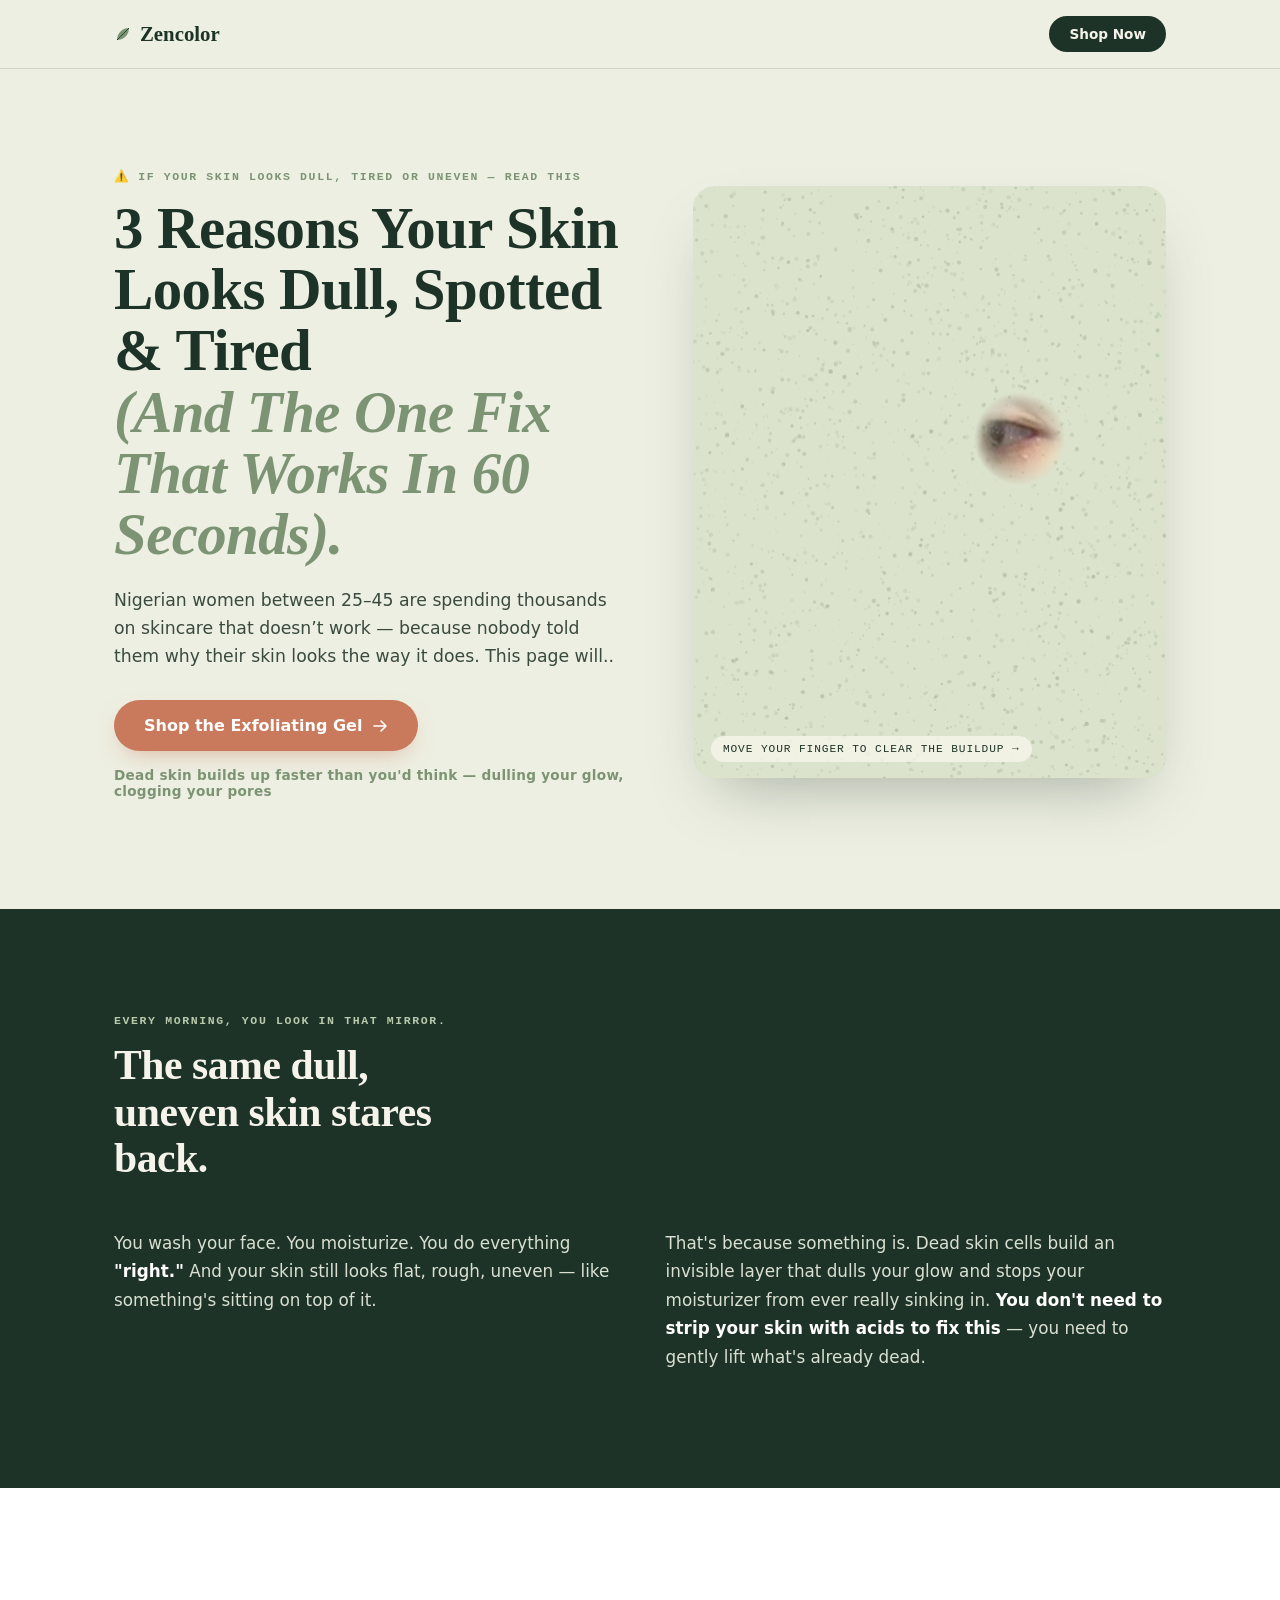
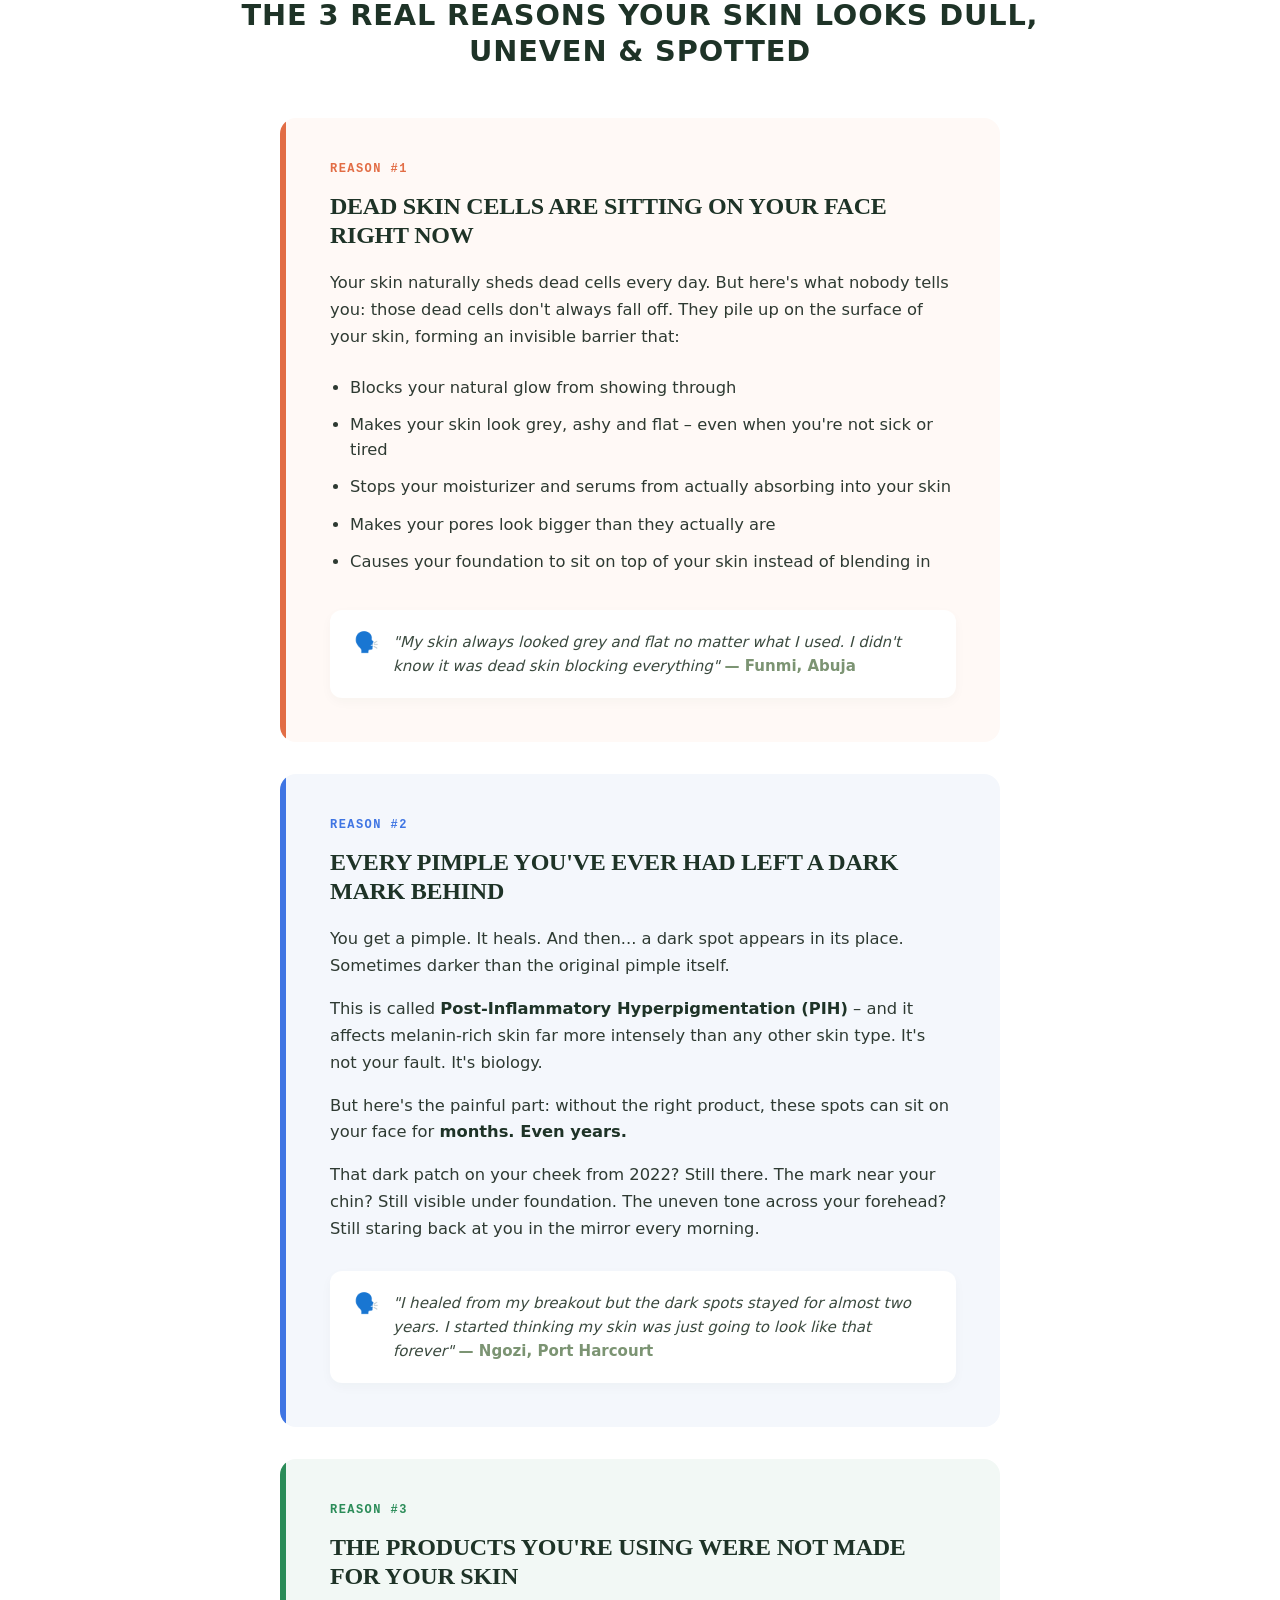
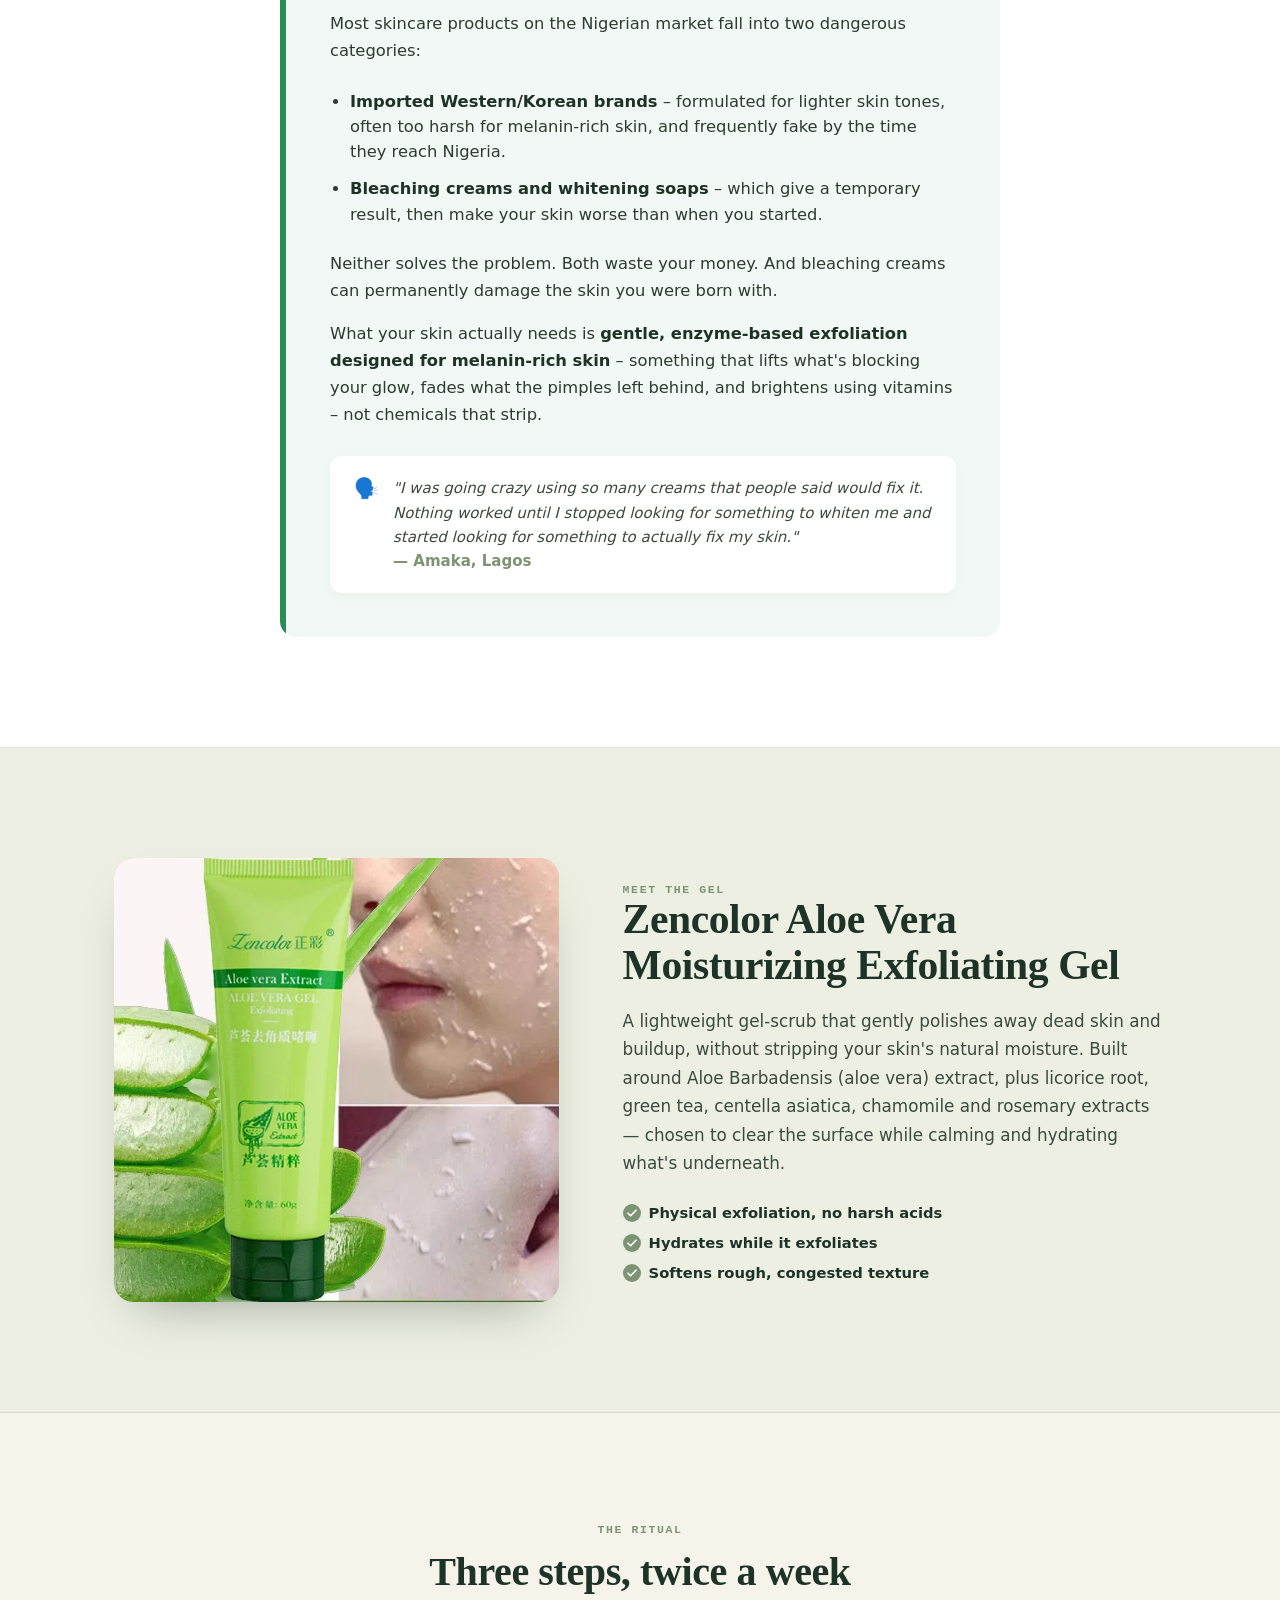
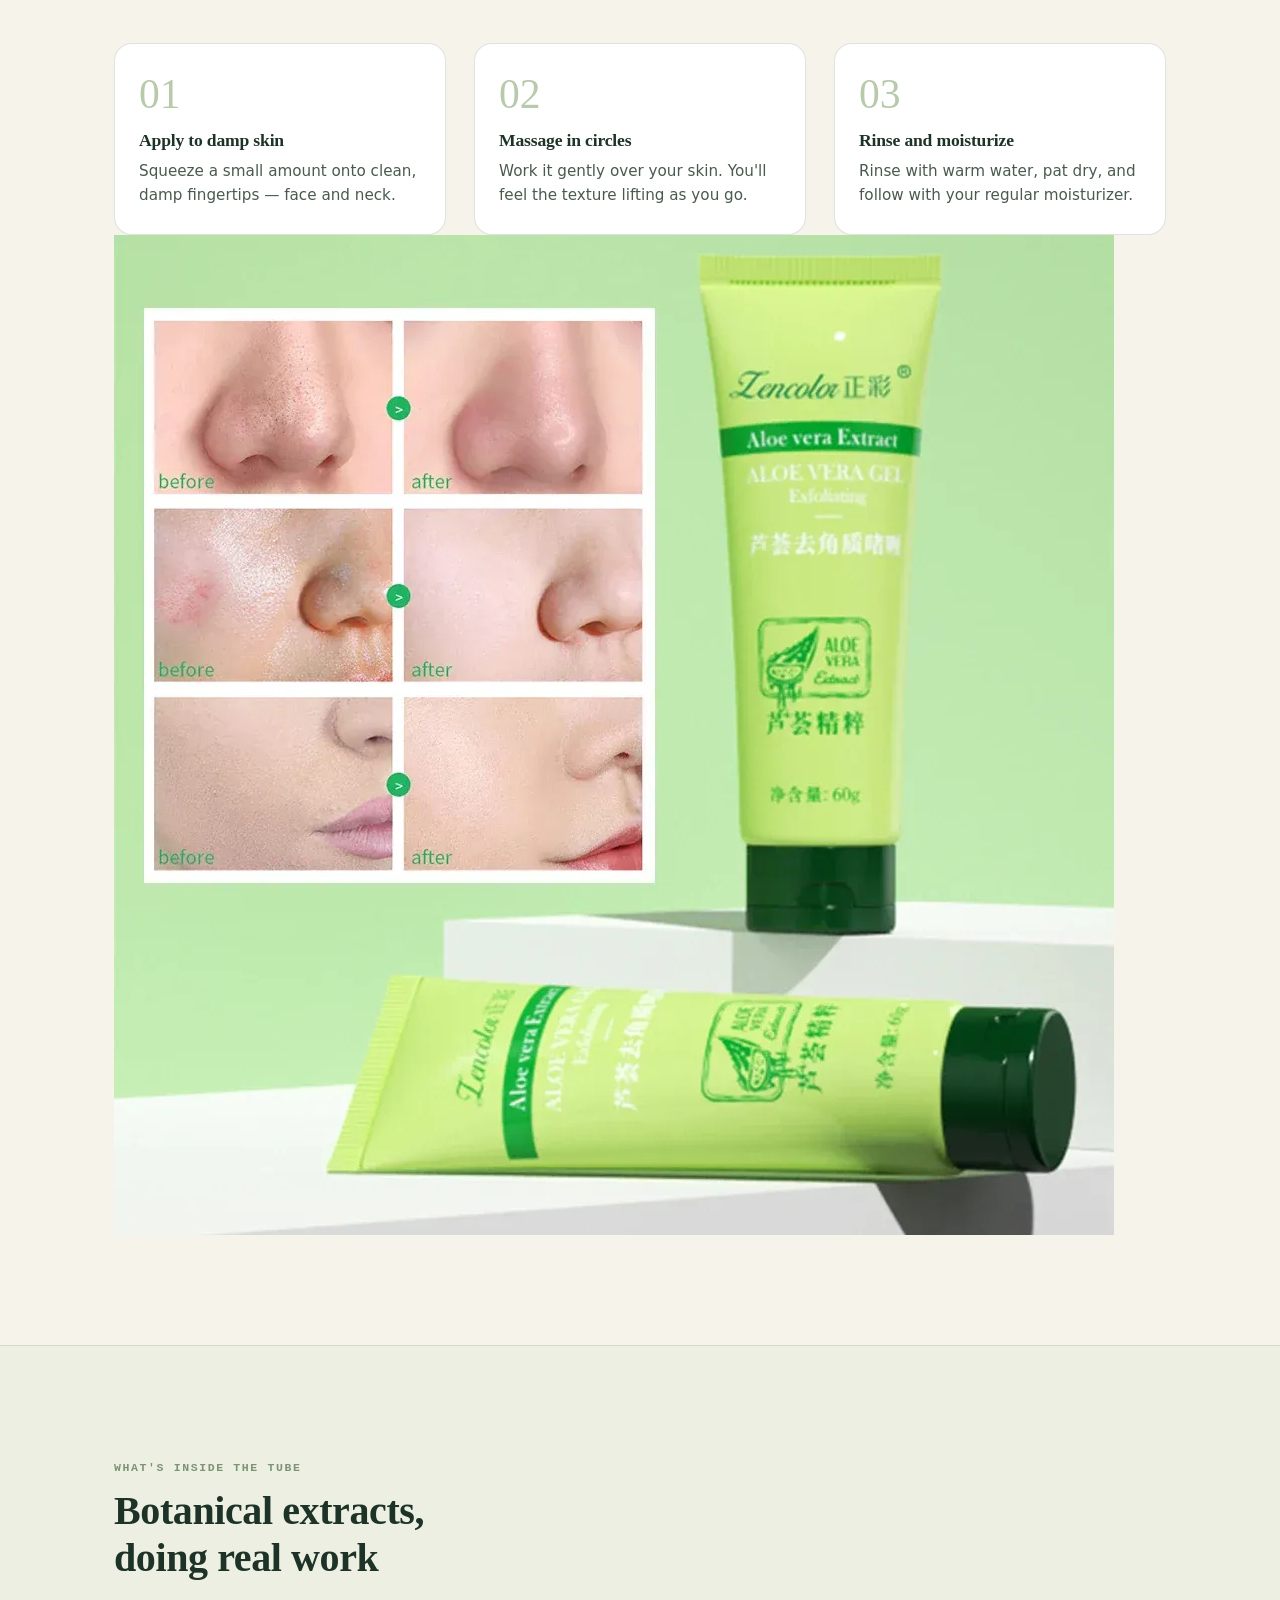
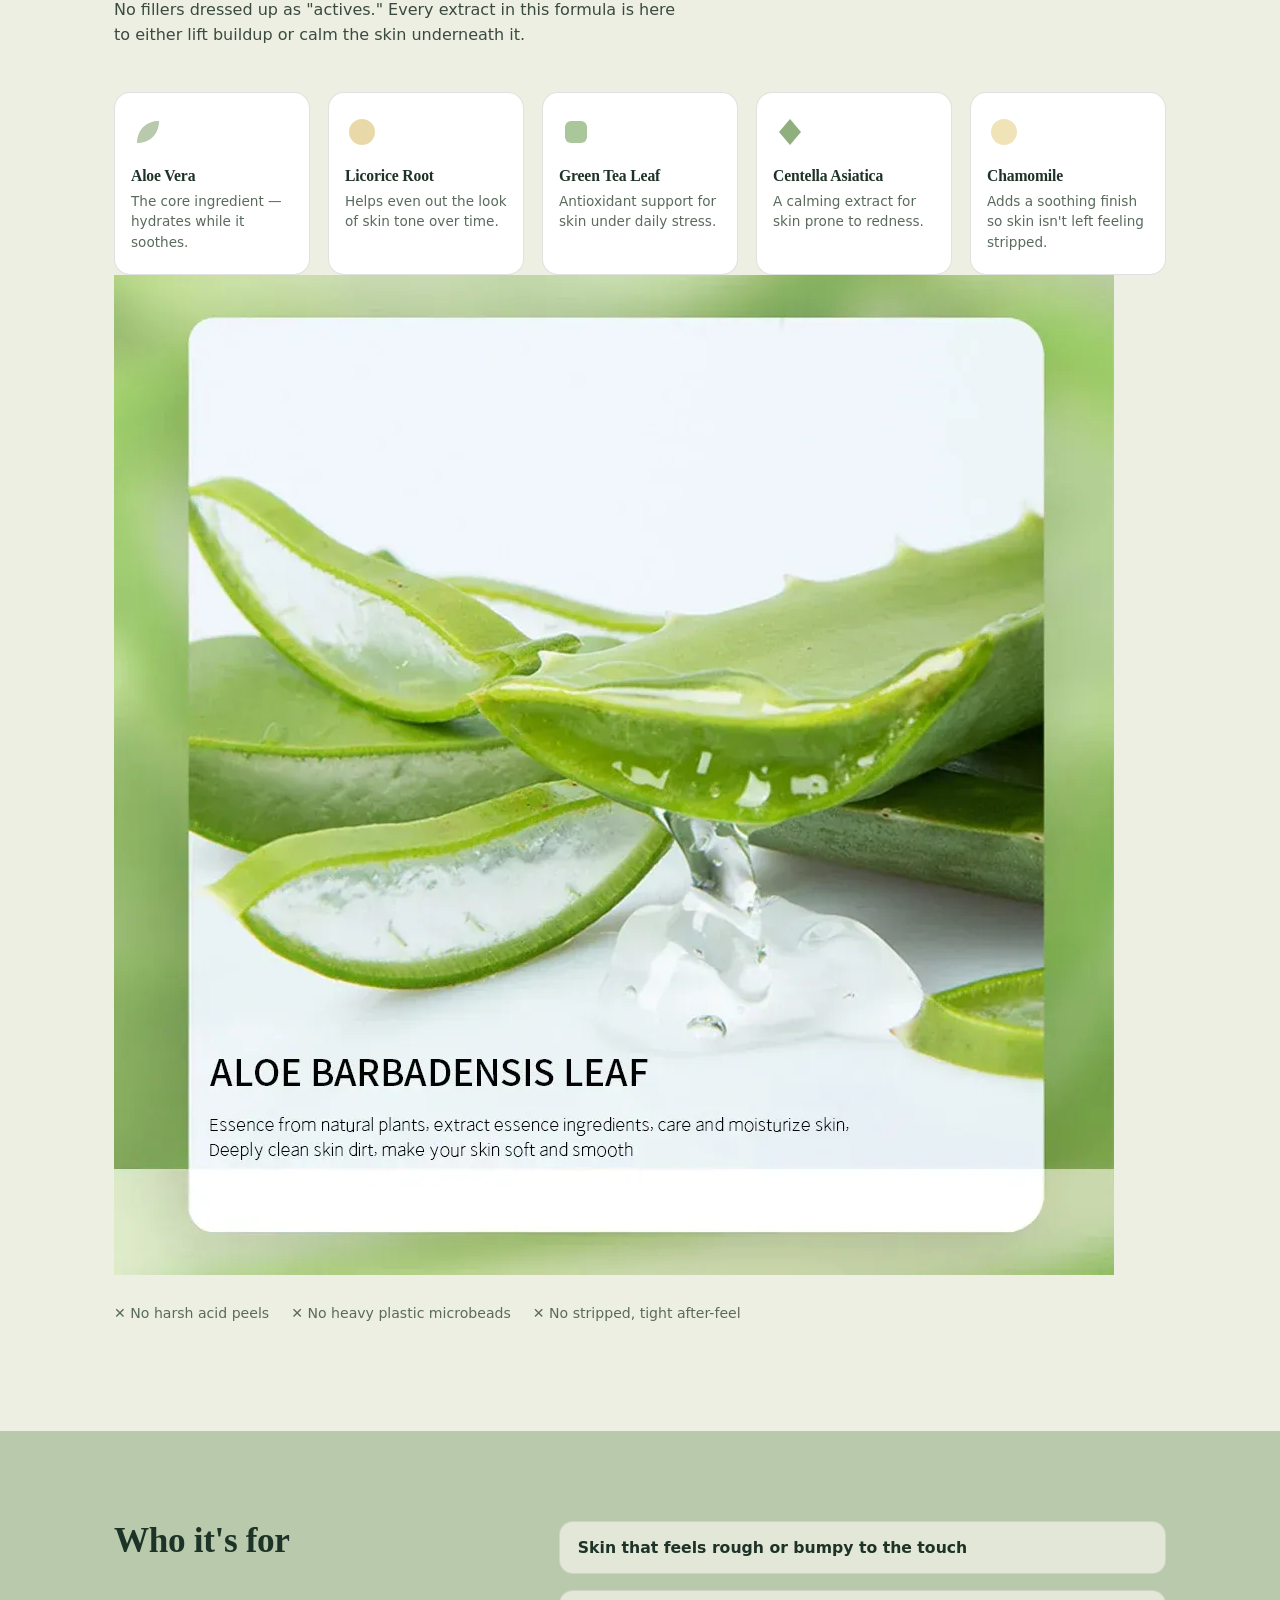
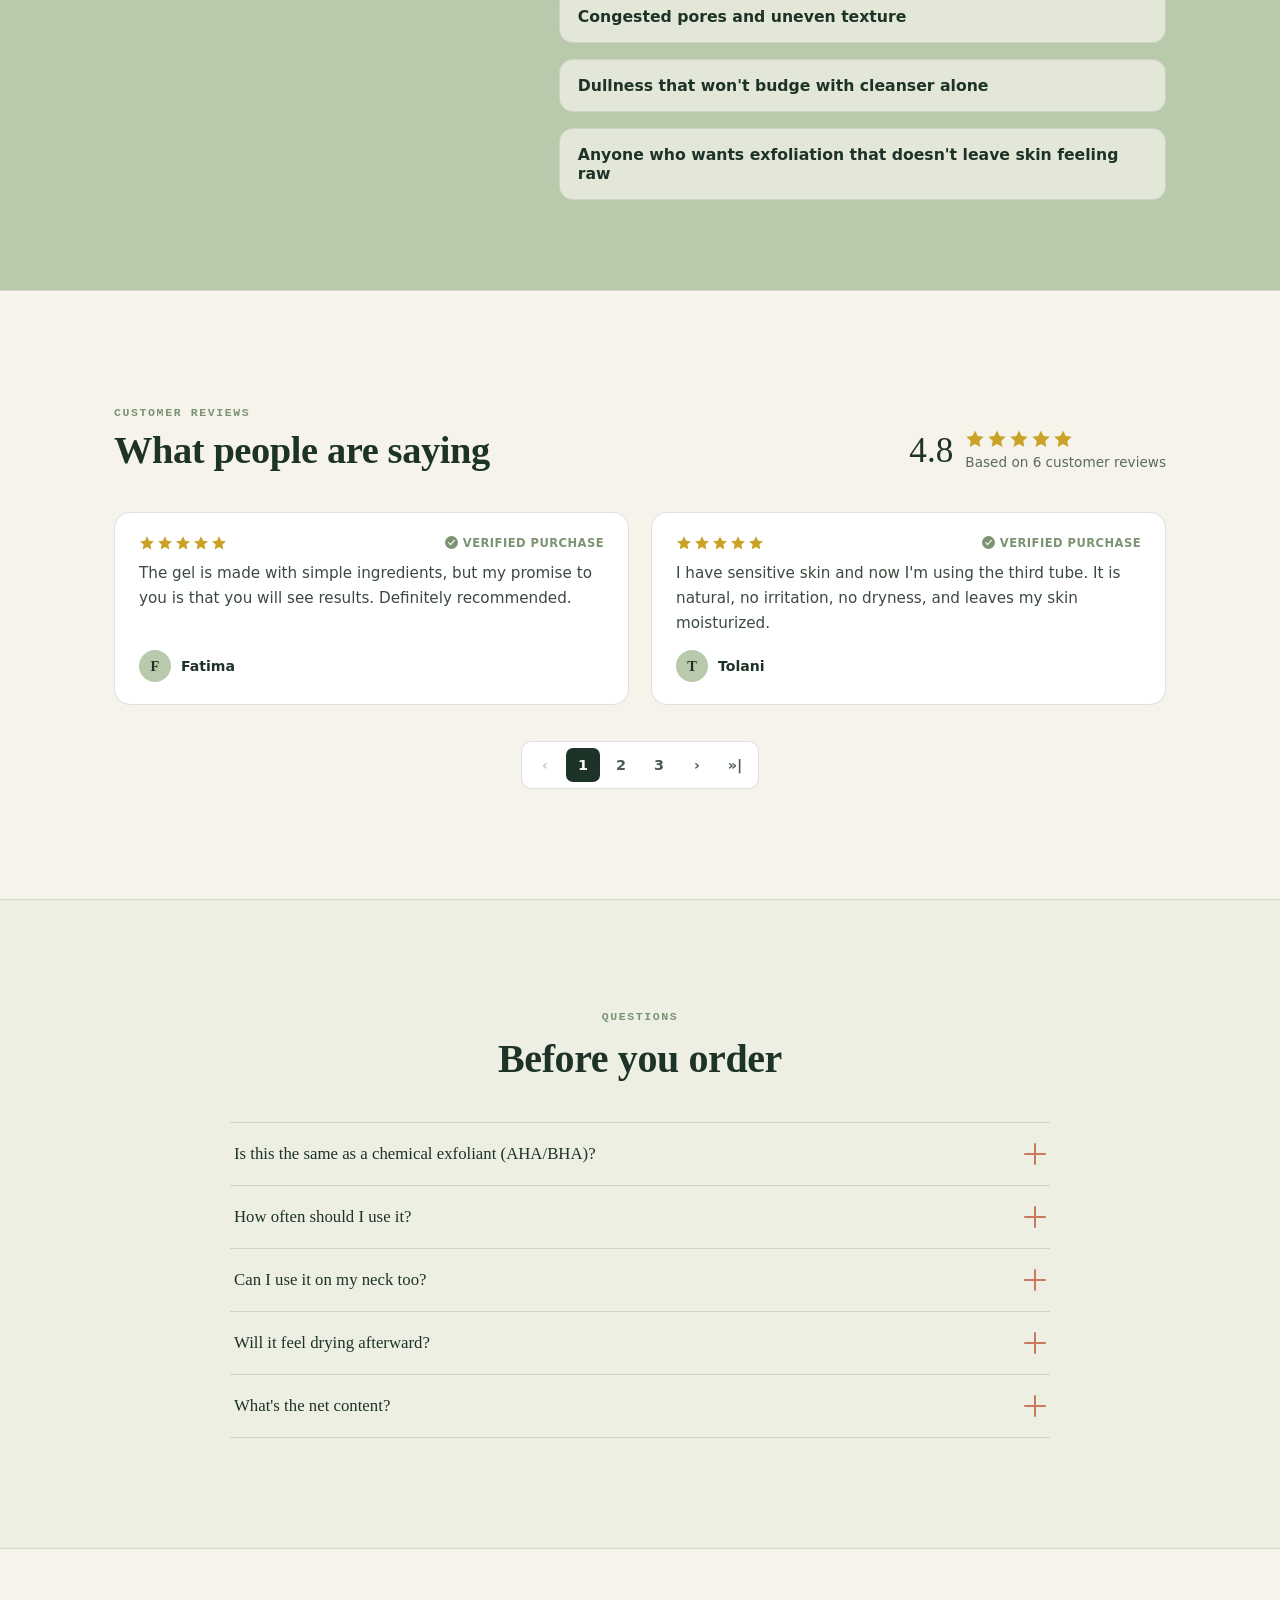
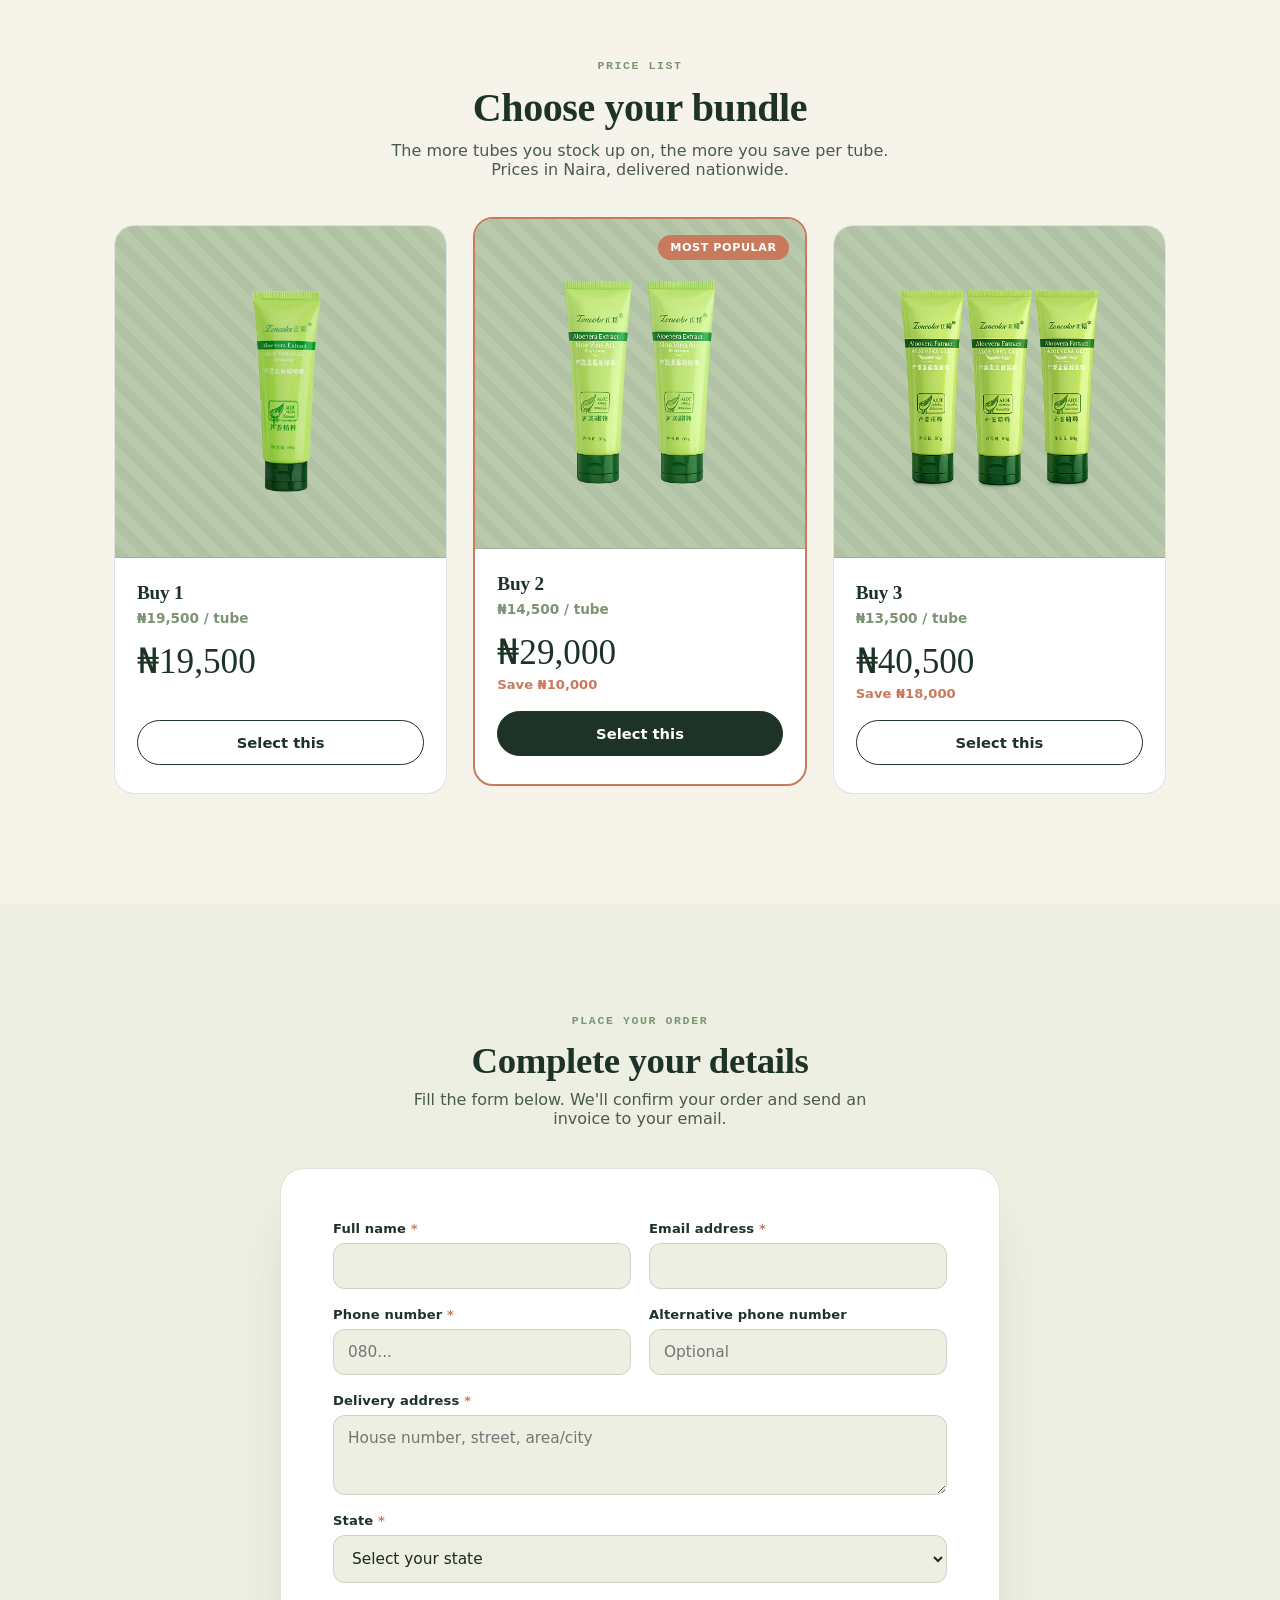
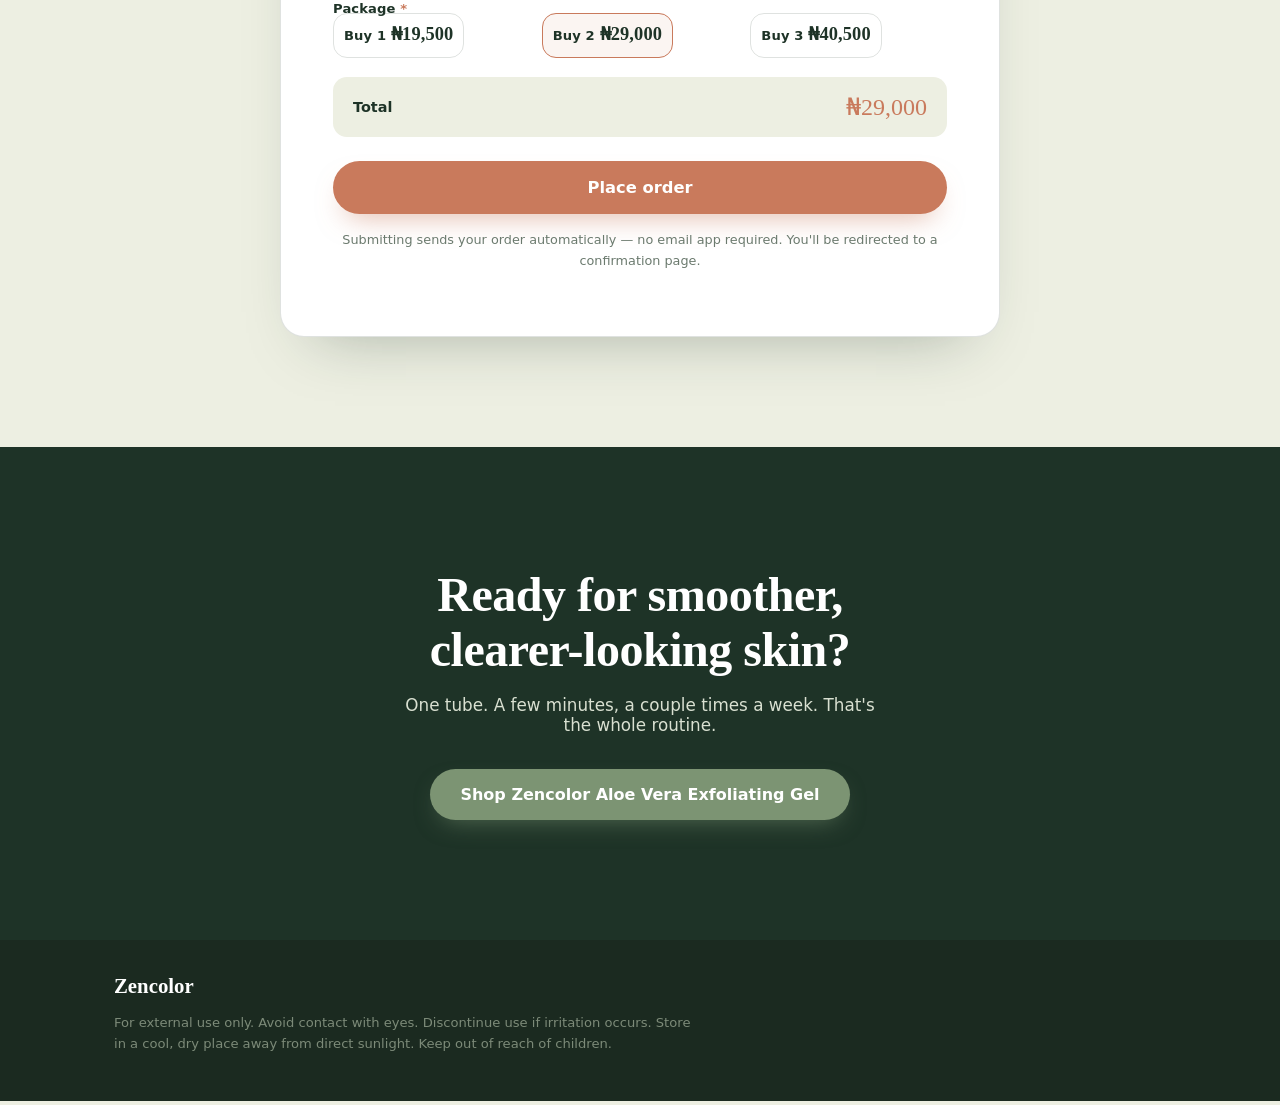
==== commit 8ea379f8: "Update print statement from 'Hello' to 'Goodbye'" ====
--- a/Exfoliant/index.html
+++ b/Exfoliant/index.html
@@ -1,6 +1,24 @@
 <!DOCTYPE html>
 <html lang="en">
 <head>
+  <!-- Meta Pixel Code -->
+<script>
+!function(f,b,e,v,n,t,s)
+{if(f.fbq)return;n=f.fbq=function(){n.callMethod?
+n.callMethod.apply(n,arguments):n.queue.push(arguments)};
+if(!f._fbq)f._fbq=n;n.push=n;n.loaded=!0;n.version='2.0';
+n.queue=[];t=b.createElement(e);t.async=!0;
+t.src=v;s=b.getElementsByTagName(e)[0];
+s.parentNode.insertBefore(t,s)}(window, document,'script',
+'https://connect.facebook.net/en_US/fbevents.js');
+fbq('init', '1363532729175243');
+fbq('track', 'PageView');
+</script>
+<noscript><img height="1" width="1" style="display:none"
+src="https://www.facebook.com/tr?id=1363532729175243&ev=PageView&noscript=1"
+/></noscript>
+<!-- End Meta Pixel Code -->
+  
 <meta charset="UTF-8">
 <meta name="viewport" content="width=device-width, initial-scale=1.0">
 <title>Zencolor — Aloe Vera Exfoliating Gel</title>
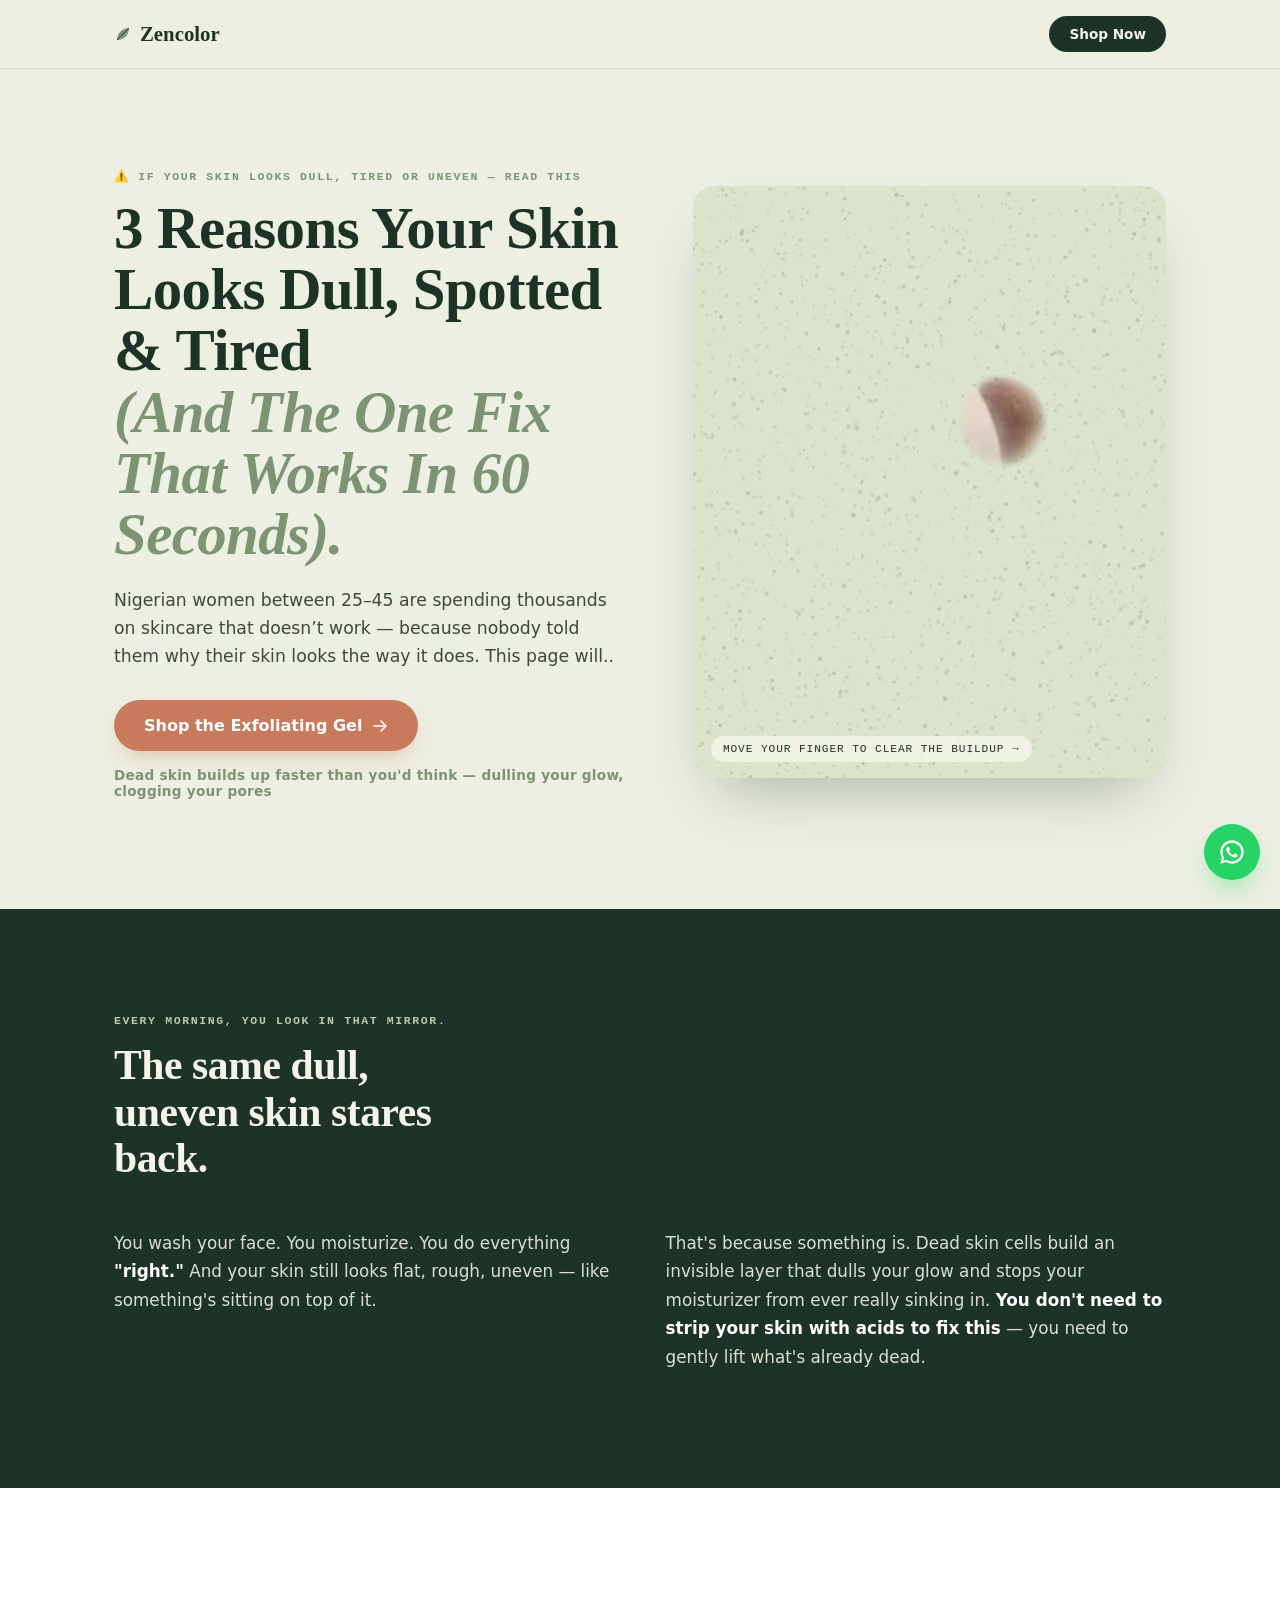
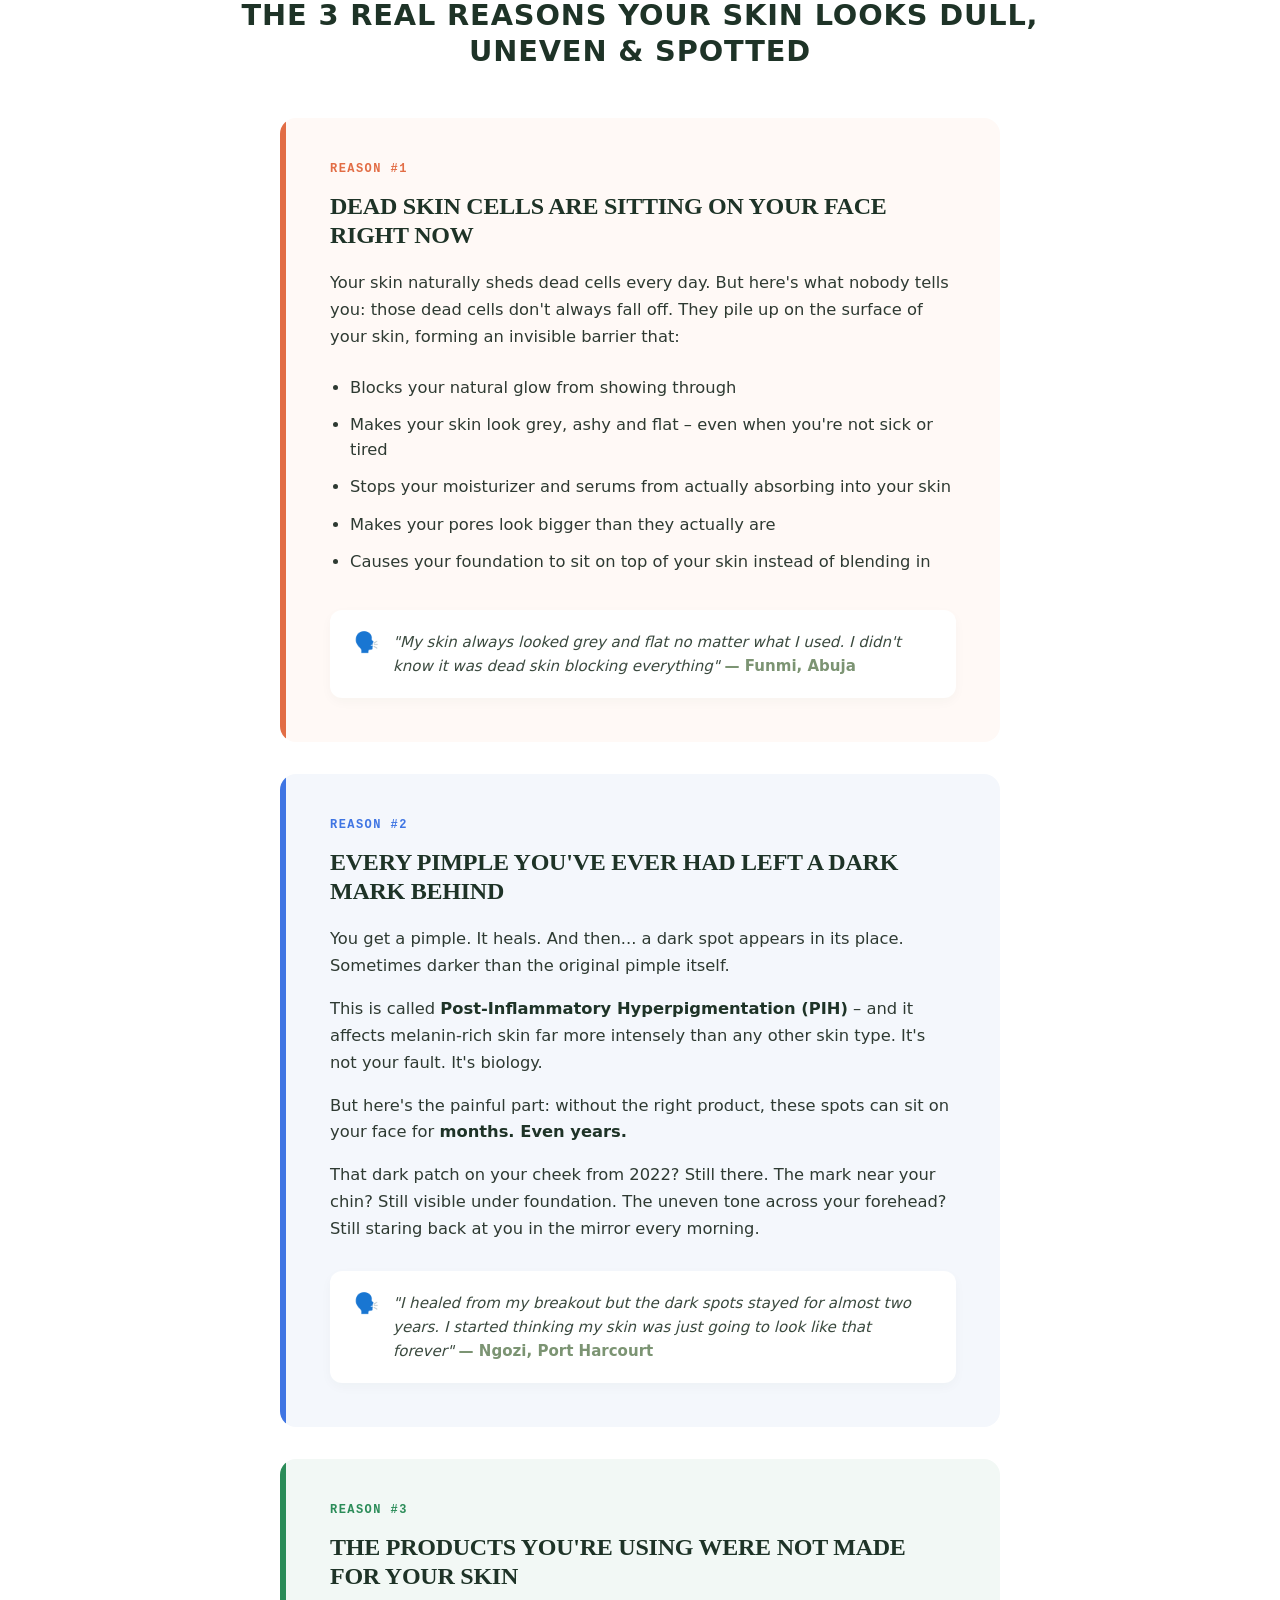
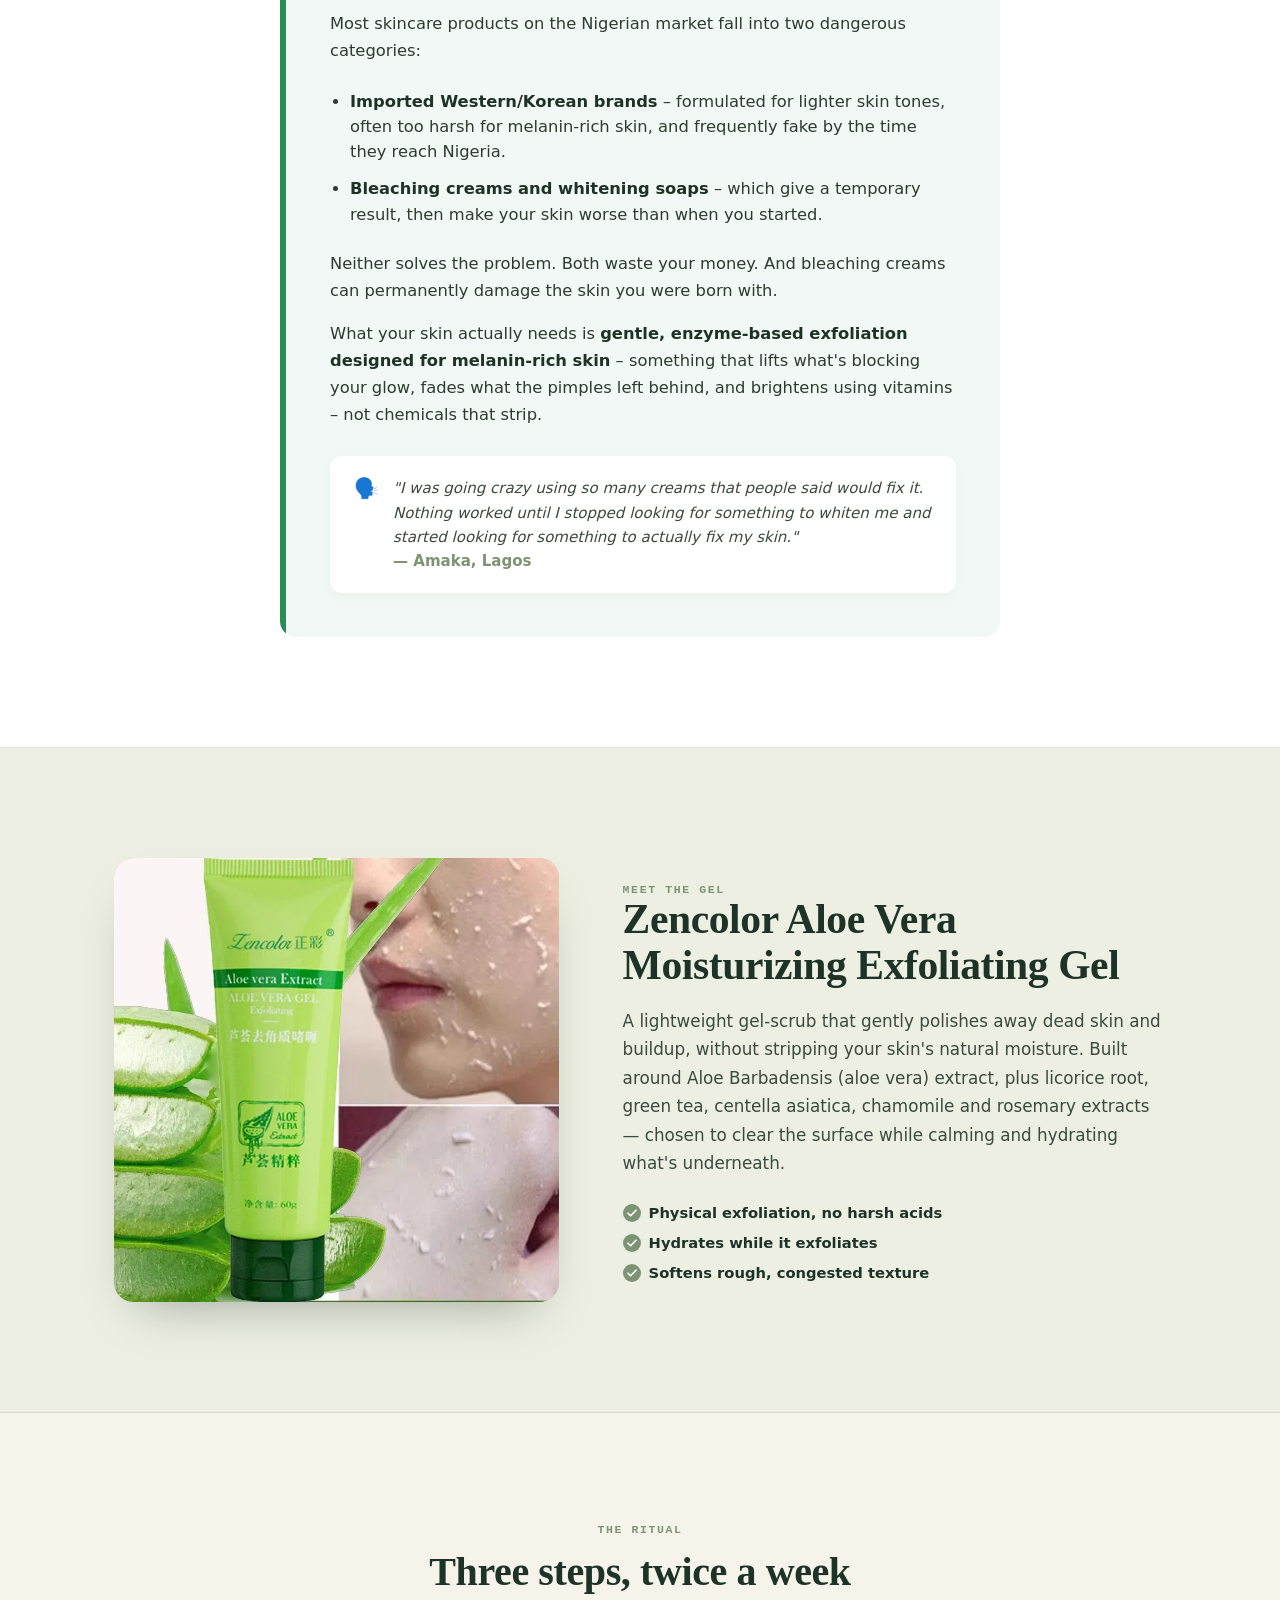
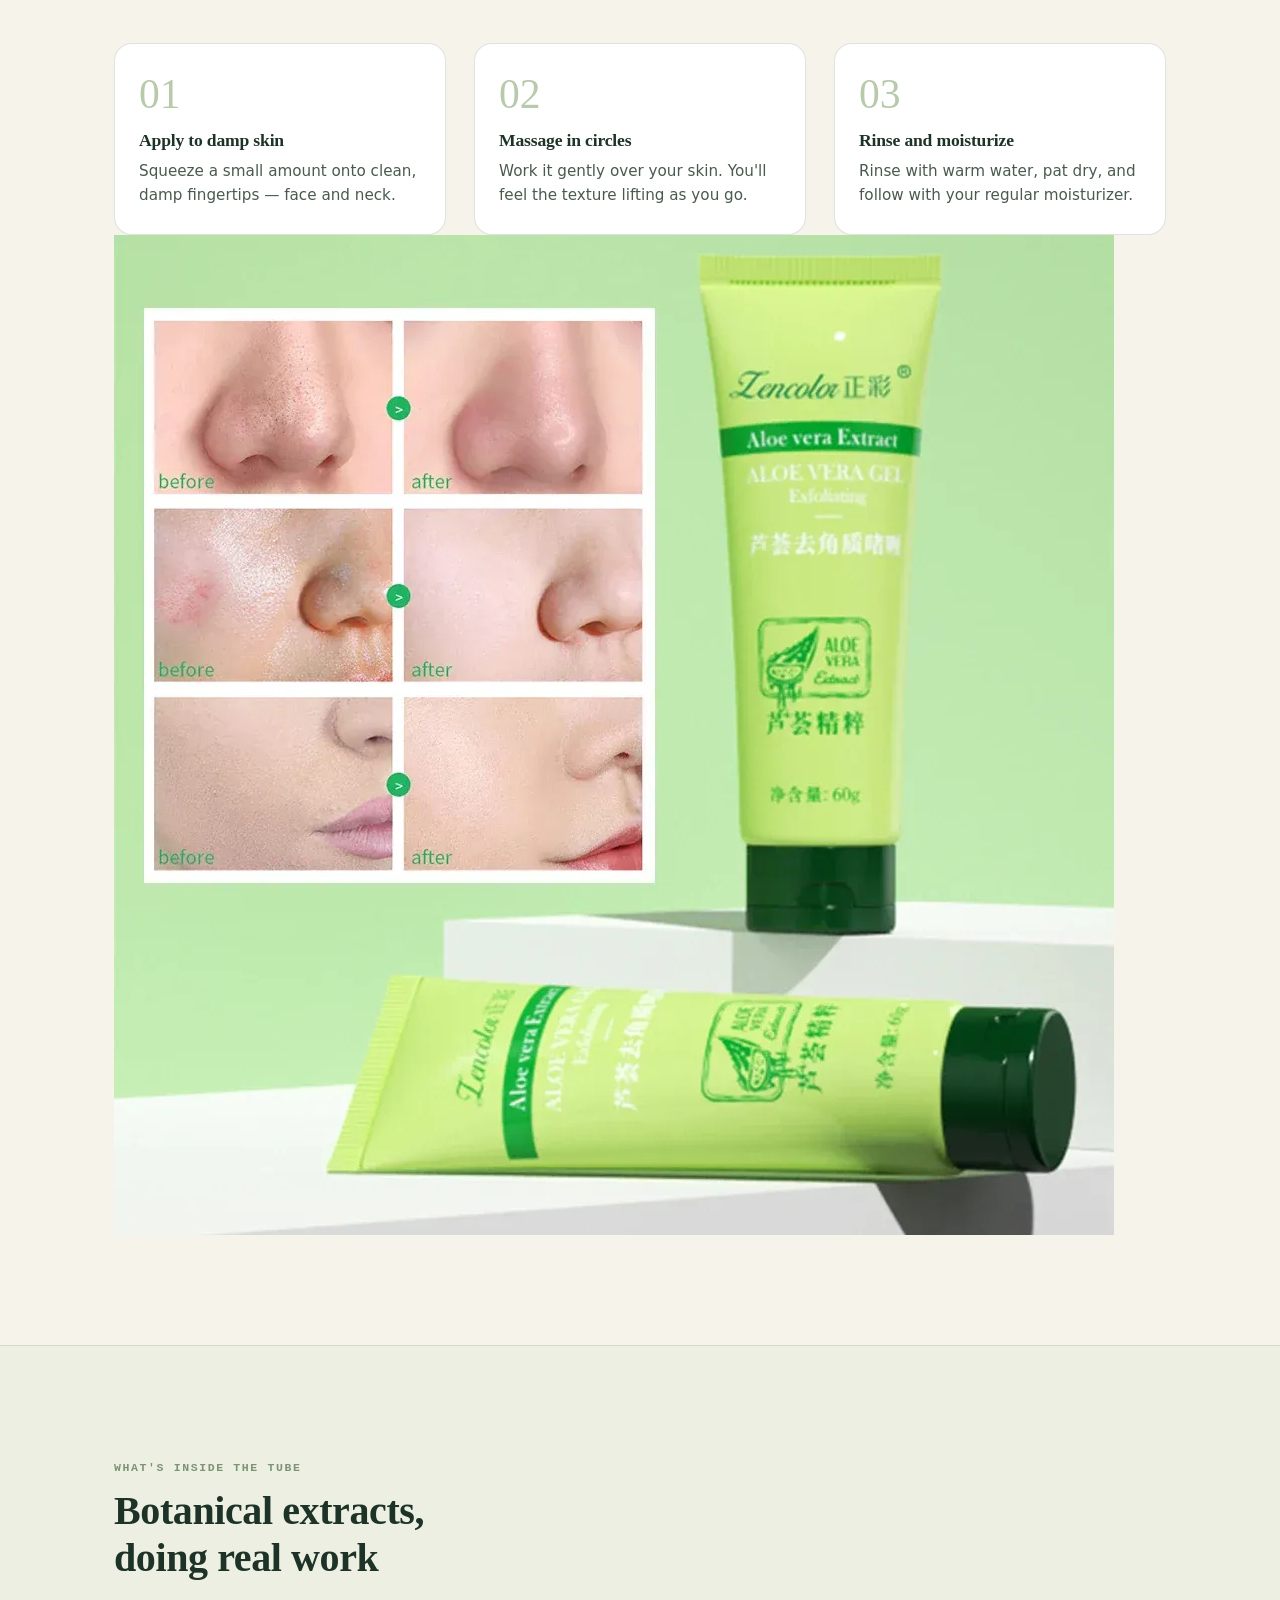
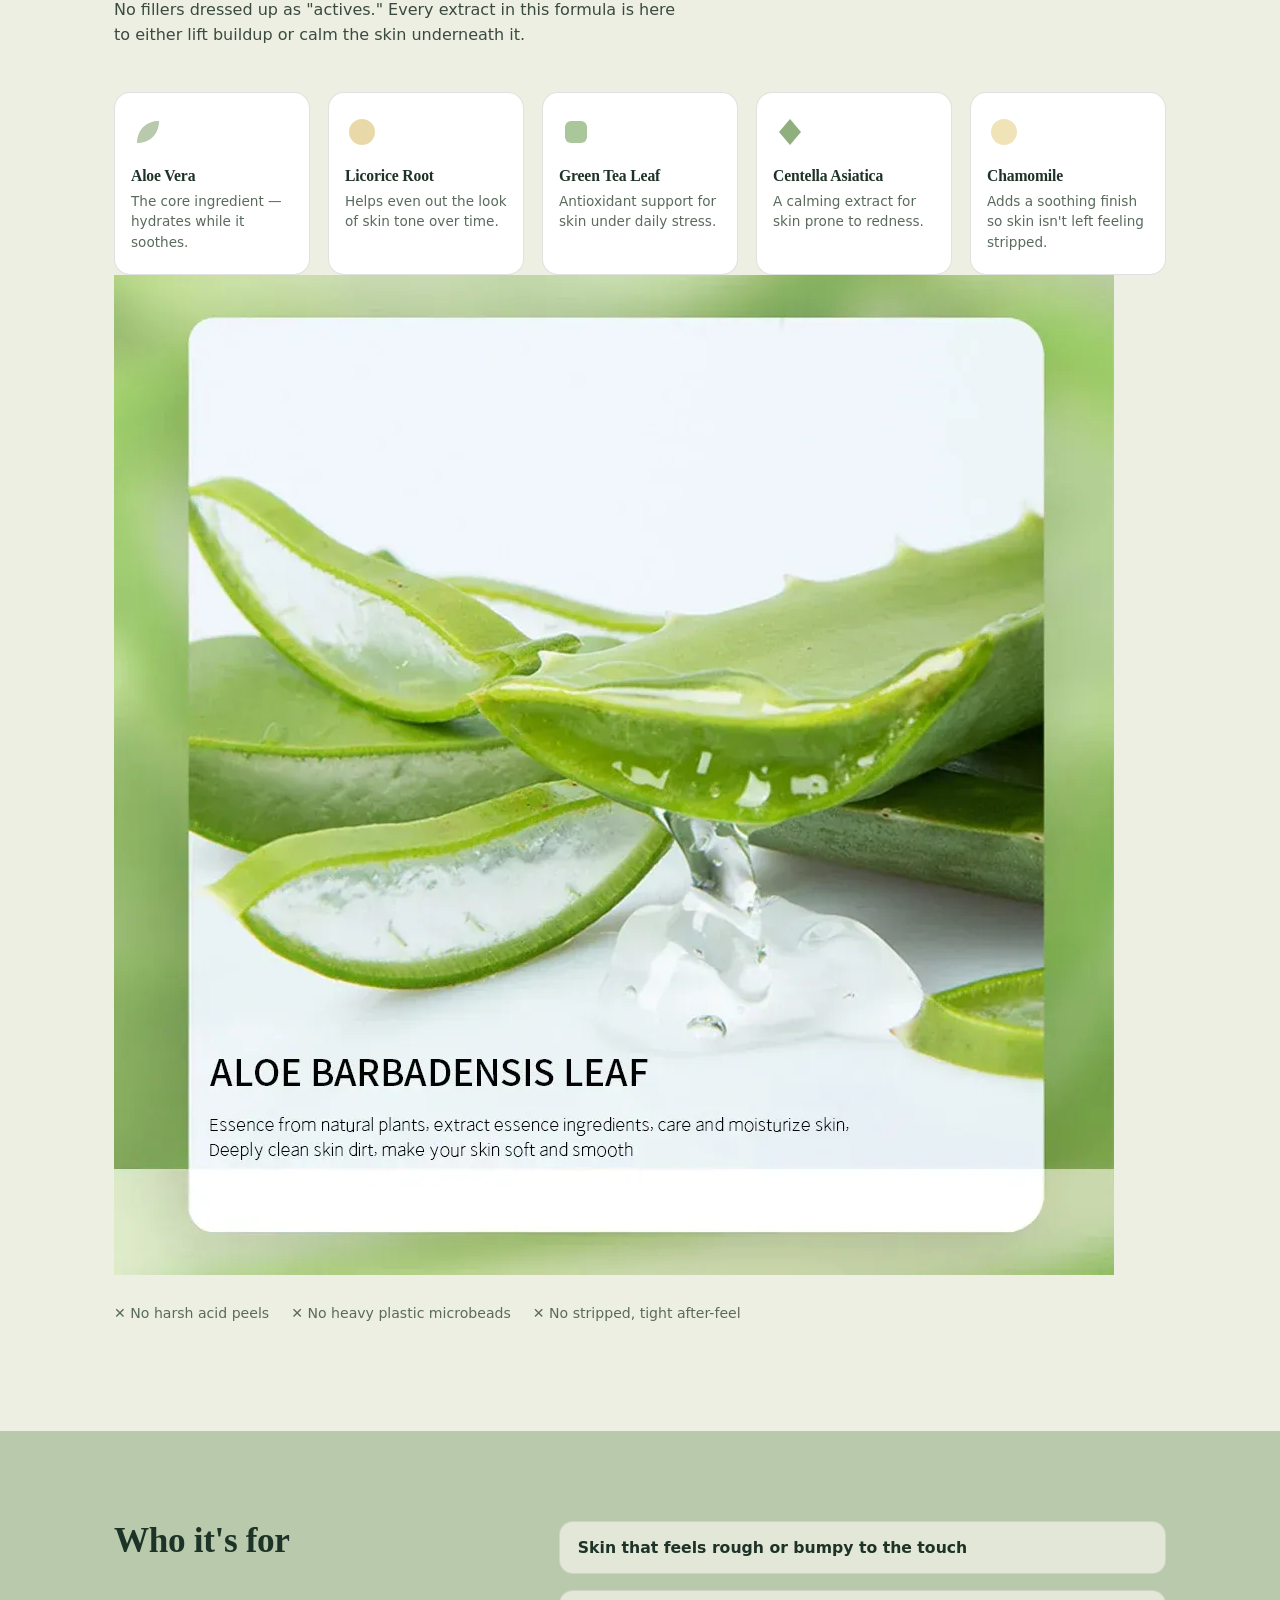
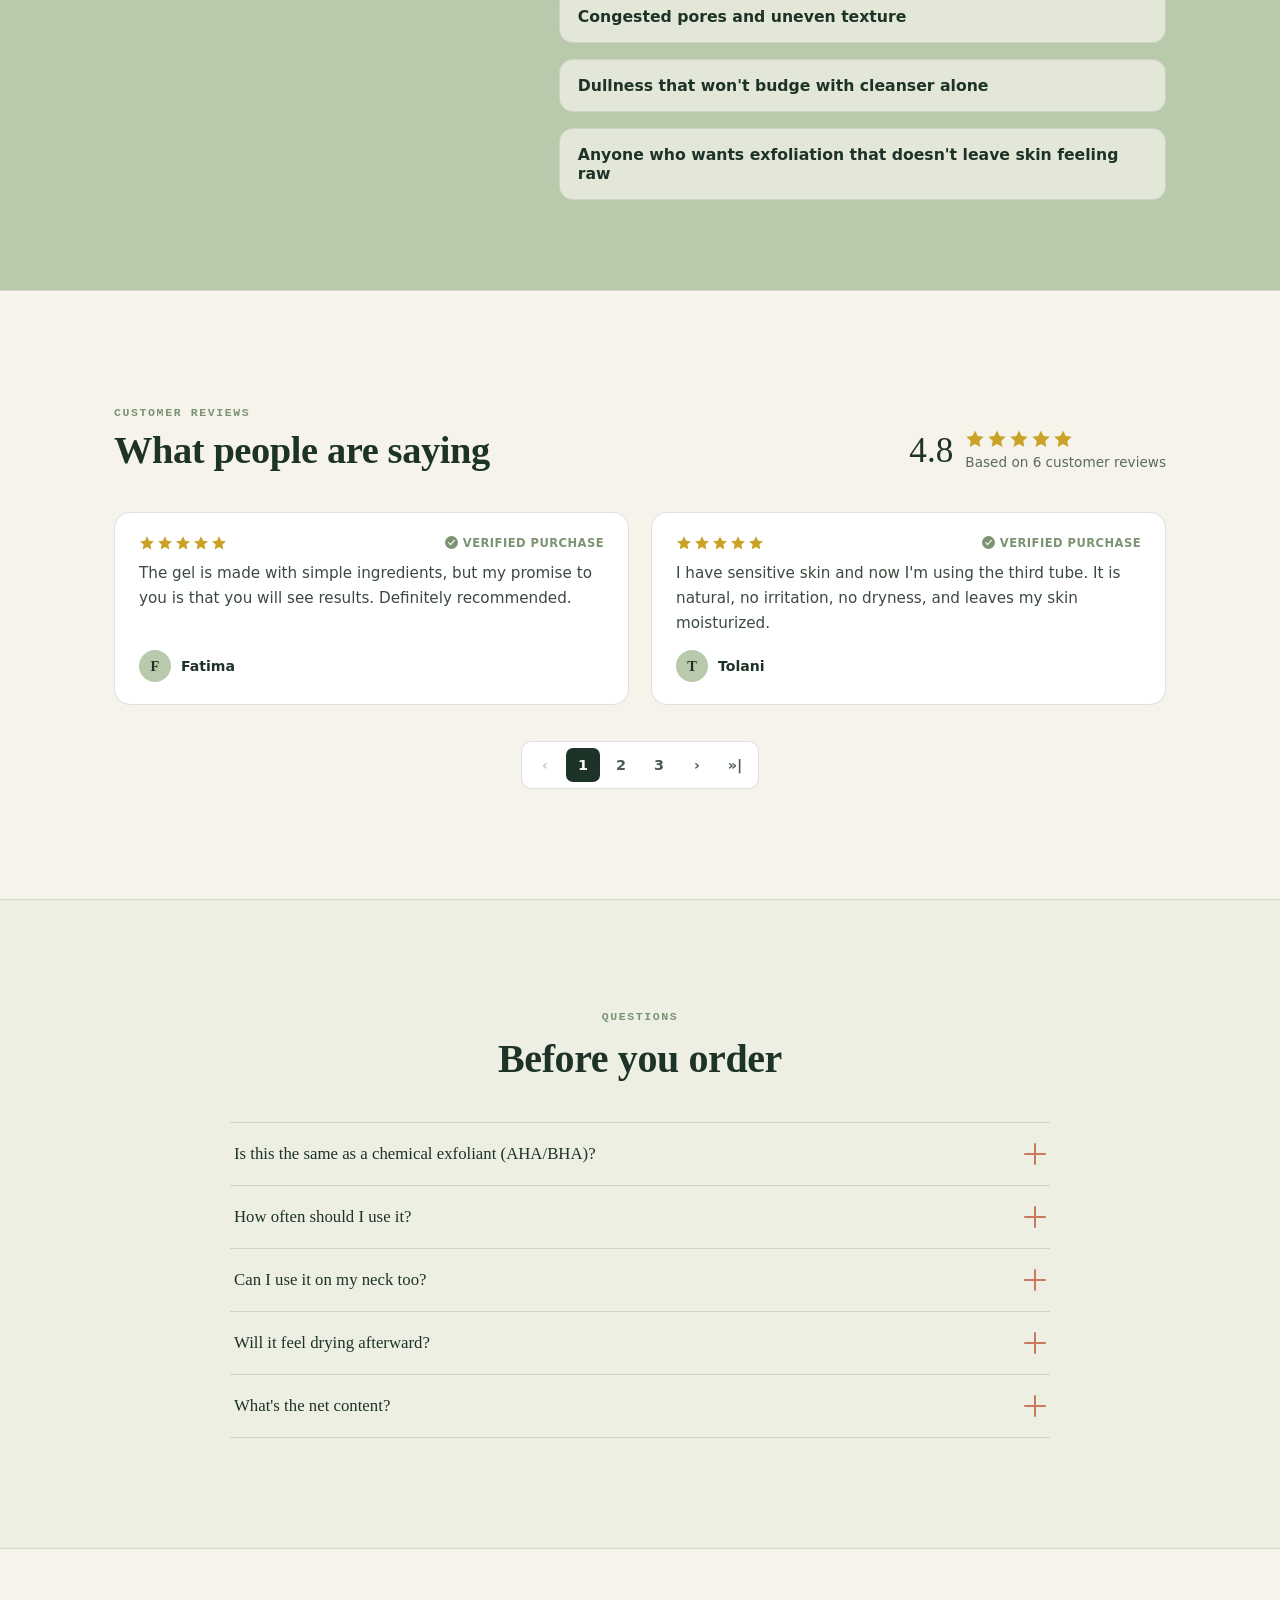
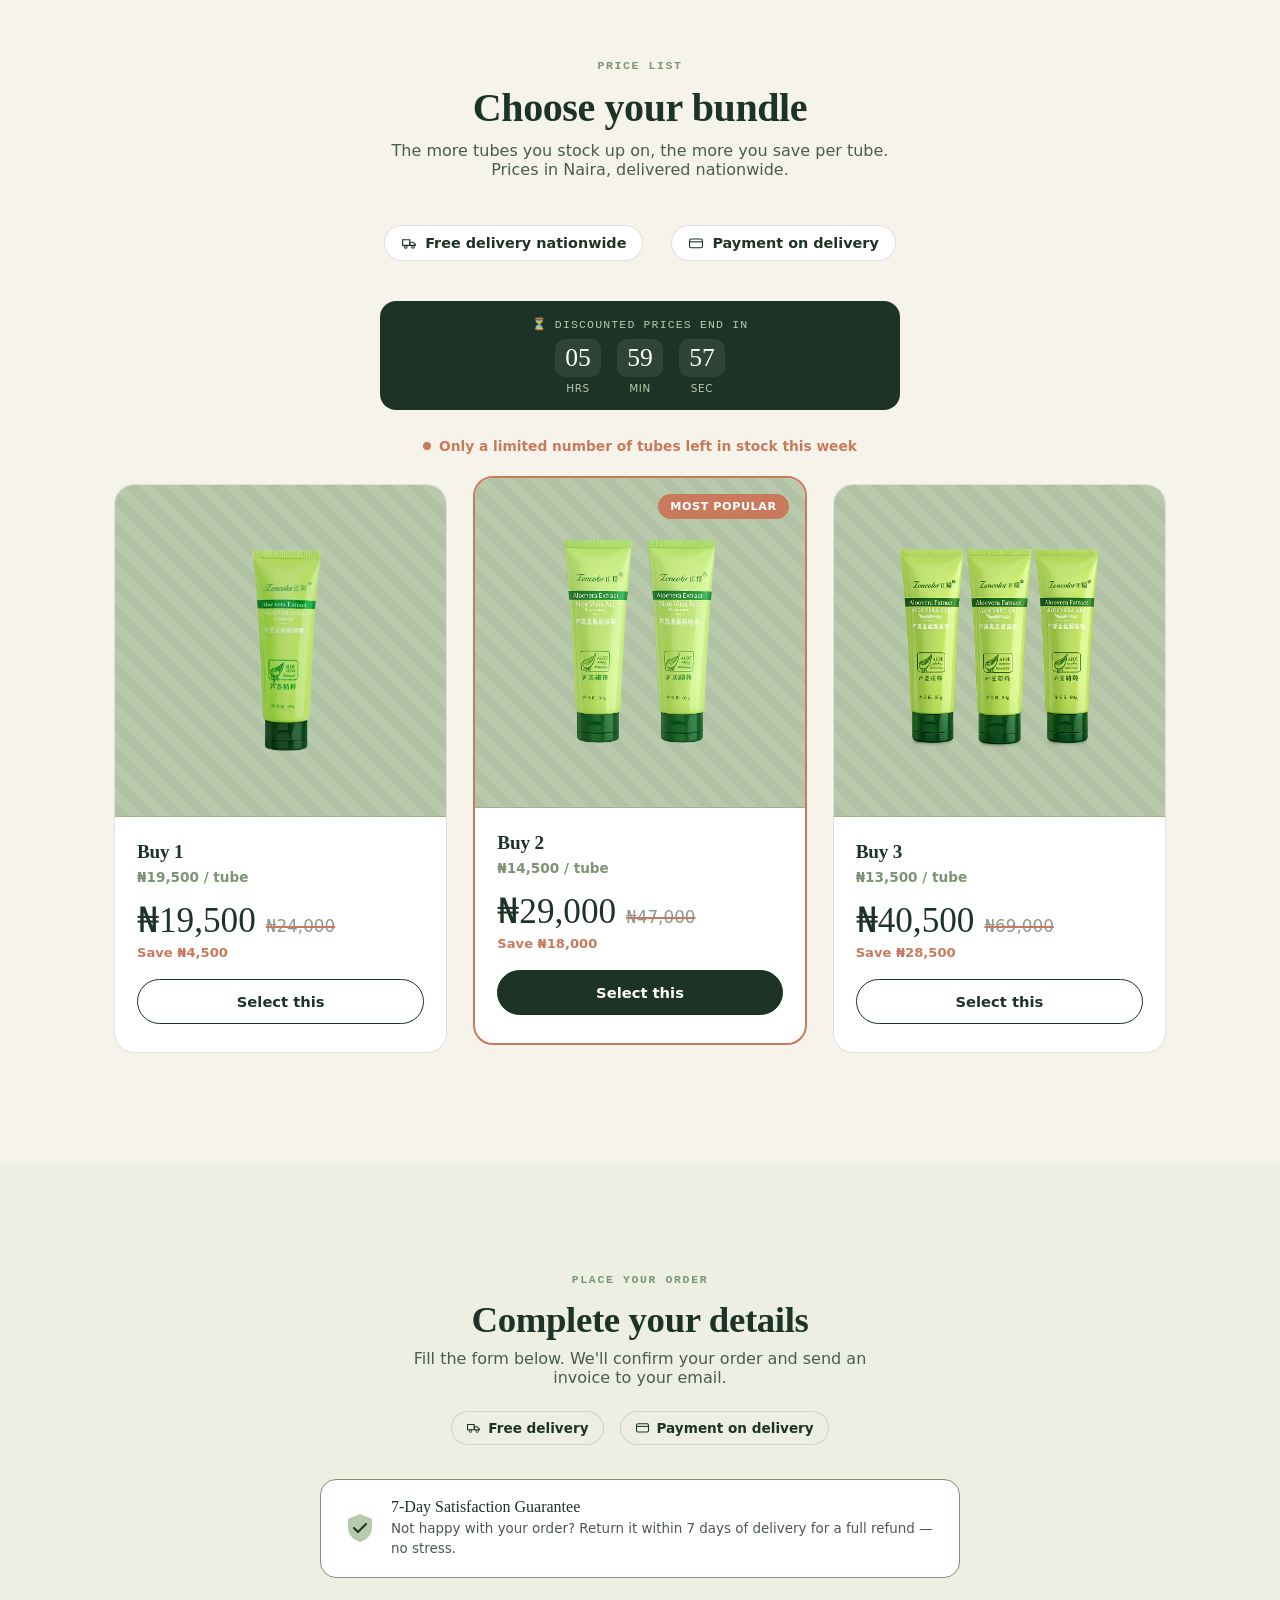
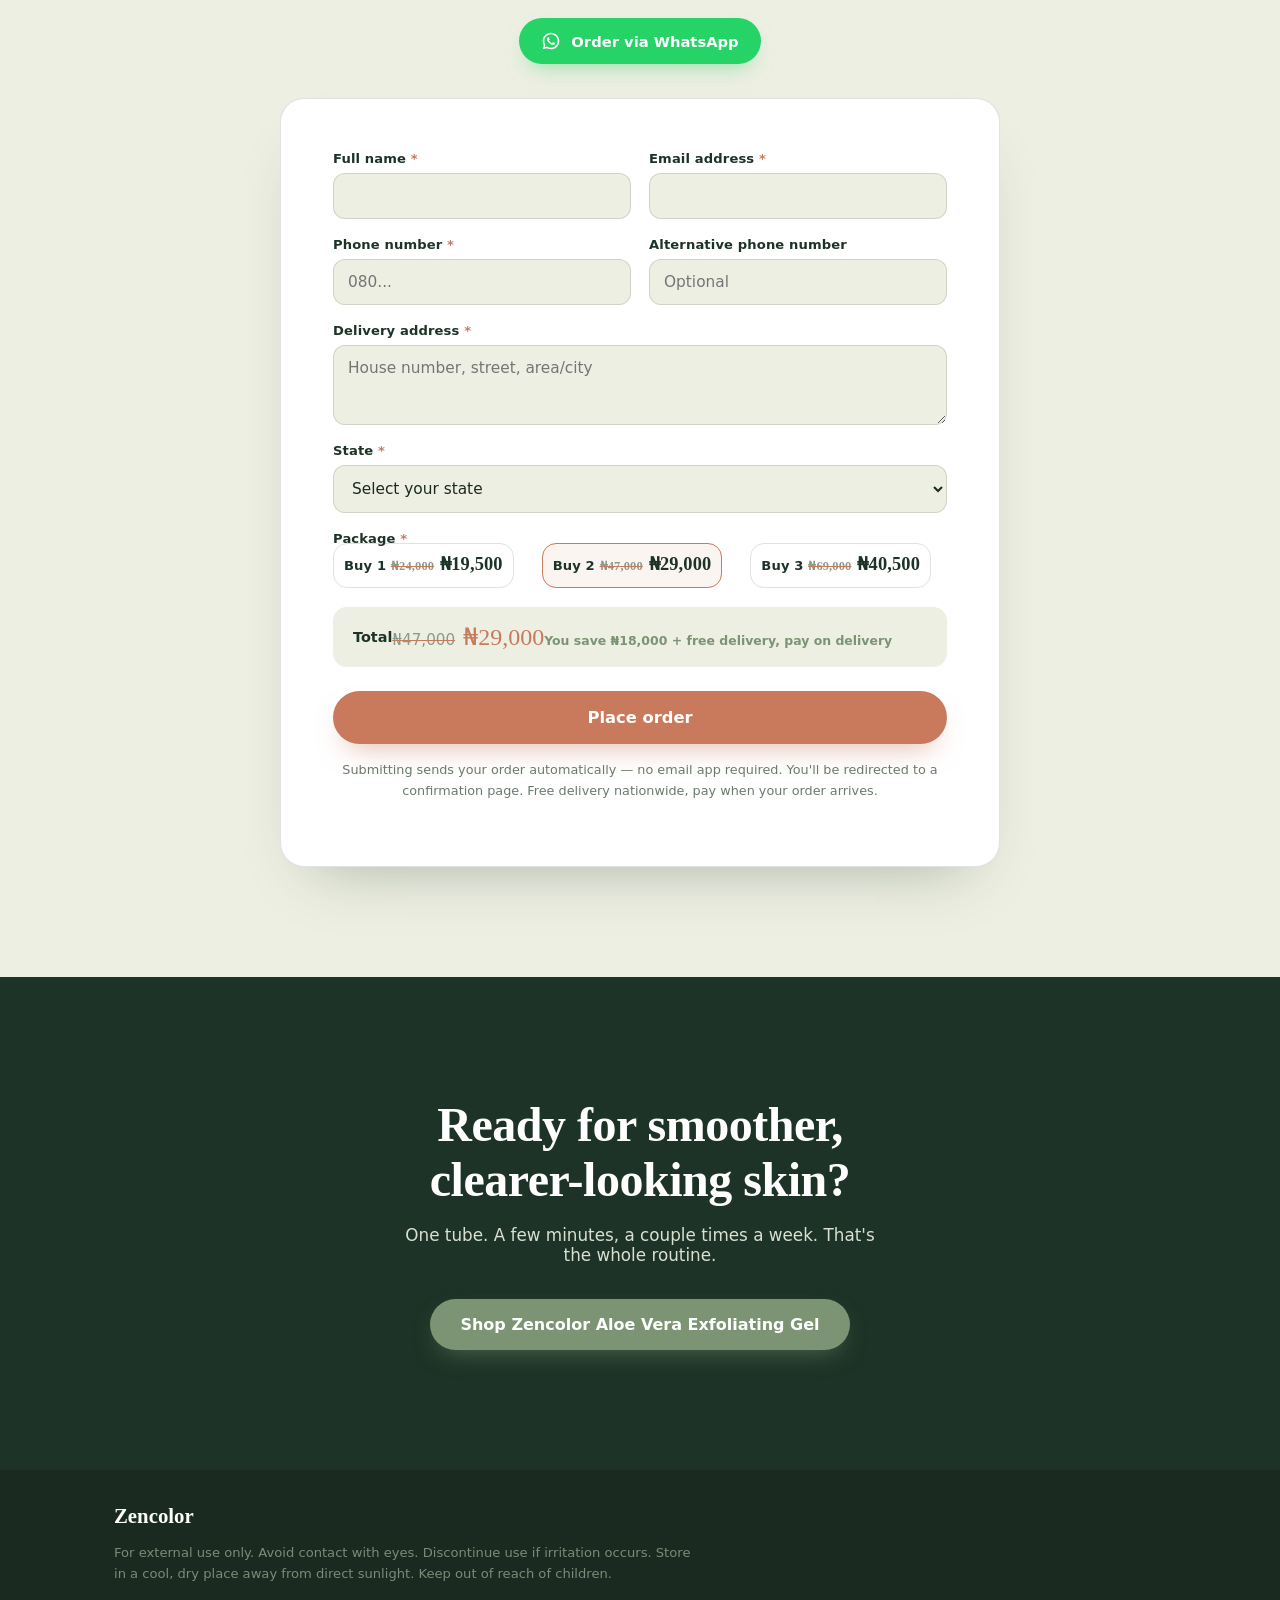
==== commit de7536bf: "Update print statement from 'Hello' to 'Goodbye'" ====
--- a/Exfoliant/index.html
+++ b/Exfoliant/index.html
@@ -643,6 +643,154 @@
     max-width:50ch;
     margin:0 auto 46px;
   }
+  .perk-strip{
+    display:flex;
+    justify-content:center;
+    flex-wrap:wrap;
+    gap:12px 28px;
+    margin:0 auto 40px;
+  }
+  .perk-strip span{
+    display:inline-flex;
+    align-items:center;
+    gap:8px;
+    font-size:0.9rem;
+    font-weight:700;
+    color:var(--forest);
+    background:#fff;
+    border:1px solid var(--line);
+    padding:9px 16px;
+    border-radius:999px;
+  }
+  .perk-strip svg{ flex:none; }
+
+  .urgency-bar{
+    max-width:520px;
+    margin:0 auto 28px;
+    background:var(--forest);
+    color:#fff;
+    border-radius:16px;
+    padding:16px 22px;
+    text-align:center;
+  }
+  .urgency-bar .u-label{
+    font-family:'IBM Plex Mono',ui-monospace,monospace;
+    font-size:0.72rem;
+    text-transform:uppercase;
+    letter-spacing:0.1em;
+    color:var(--sage-light);
+    margin-bottom:8px;
+  }
+  .urgency-bar .u-timer{
+    display:flex;
+    justify-content:center;
+    gap:10px;
+  }
+  .urgency-bar .u-unit{
+    display:flex;
+    flex-direction:column;
+    align-items:center;
+    min-width:52px;
+  }
+  .urgency-bar .u-num{
+    font-family:'Fraunces',serif;
+    font-size:1.6rem;
+    background:rgba(255,255,255,0.08);
+    border-radius:10px;
+    padding:6px 10px;
+    line-height:1;
+  }
+  .urgency-bar .u-unit-label{
+    font-size:0.65rem;
+    text-transform:uppercase;
+    letter-spacing:0.06em;
+    color:#B8C9AC;
+    margin-top:5px;
+  }
+
+  .stock-note{
+    text-align:center;
+    font-size:0.86rem;
+    font-weight:700;
+    color:var(--clay);
+    margin:0 auto 30px;
+    display:flex;
+    align-items:center;
+    justify-content:center;
+    gap:8px;
+  }
+  .stock-note .dot{
+    width:8px; height:8px;
+    border-radius:50%;
+    background:var(--clay);
+    display:inline-block;
+    animation:pulseDot 1.6s ease-in-out infinite;
+  }
+  @keyframes pulseDot{
+    0%,100%{ opacity:1; transform:scale(1); }
+    50%{ opacity:0.4; transform:scale(0.8); }
+  }
+
+  .guarantee-badge{
+    max-width:640px;
+    margin:0 auto 40px;
+    background:#fff;
+    border:1.5px solid var(--sage);
+    border-radius:16px;
+    padding:18px 22px;
+    display:flex;
+    align-items:center;
+    gap:14px;
+  }
+  .guarantee-badge svg{ flex:none; }
+  .guarantee-badge .g-title{
+    font-family:'Fraunces',serif;
+    font-size:1rem;
+    color:var(--forest);
+    margin-bottom:3px;
+  }
+  .guarantee-badge .g-sub{
+    font-size:0.84rem;
+    color:#4A5A4E;
+    line-height:1.5;
+  }
+
+  .whatsapp-btn{
+    display:inline-flex;
+    align-items:center;
+    gap:10px;
+    background:#25D366;
+    color:#fff;
+    border:none;
+    padding:13px 22px;
+    border-radius:999px;
+    font-family:inherit;
+    font-weight:700;
+    font-size:0.92rem;
+    cursor:pointer;
+    text-decoration:none;
+    box-shadow:0 10px 22px -10px rgba(37,211,102,0.55);
+    transition:transform .25s ease;
+  }
+  .whatsapp-btn:hover{ transform:translateY(-2px); }
+
+  .whatsapp-float{
+    position:fixed;
+    bottom:20px;
+    right:20px;
+    z-index:60;
+    background:#25D366;
+    color:#fff;
+    width:56px;
+    height:56px;
+    border-radius:50%;
+    display:flex;
+    align-items:center;
+    justify-content:center;
+    box-shadow:0 14px 28px -10px rgba(37,211,102,0.6);
+    text-decoration:none;
+  }
+
   .price-grid{
     display:grid;
     grid-template-columns:repeat(3,1fr);
@@ -709,11 +857,24 @@
     font-weight:600;
     margin-bottom:14px;
   }
+  .price-card .price-row{
+    display:flex;
+    align-items:baseline;
+    gap:10px;
+    margin-bottom:4px;
+    flex-wrap:wrap;
+  }
   .price-card .amount{
     font-family:'Fraunces',serif;
     font-size:2.2rem;
     color:var(--forest);
-    margin-bottom:4px;
+  }
+  .price-card .original-price{
+    font-size:1.05rem;
+    color:#8A9A8C;
+    text-decoration:line-through;
+    text-decoration-color:var(--clay);
+    text-decoration-thickness:1.5px;
   }
   .price-card .save{
     font-size:0.82rem;
@@ -765,7 +926,26 @@
     text-align:center;
     color:#4A5A4E;
     max-width:50ch;
-    margin:0 auto 40px;
+    margin:0 auto 24px;
+  }
+  .order-perks{
+    display:flex;
+    justify-content:center;
+    flex-wrap:wrap;
+    gap:10px 16px;
+    margin:0 auto 34px;
+  }
+  .order-perks span{
+    display:inline-flex;
+    align-items:center;
+    gap:7px;
+    font-size:0.85rem;
+    font-weight:700;
+    color:var(--forest);
+    background:var(--ivory);
+    border:1px solid var(--line);
+    padding:8px 14px;
+    border-radius:999px;
   }
   .field-row{
     display:grid;
@@ -838,6 +1018,13 @@
     font-size:1.15rem;
     color:var(--forest);
   }
+  .package-option .card .amt-orig{
+    font-size:0.78rem;
+    color:#8A9A8C;
+    text-decoration:line-through;
+    text-decoration-color:var(--clay);
+    margin-right:6px;
+  }
   .package-option input:checked + .card{
     border-color:var(--clay);
     background:rgba(201,122,92,0.08);
@@ -861,10 +1048,28 @@
     font-weight:700;
     color:var(--forest);
   }
+  .order-total .value-wrap{
+    display:flex;
+    align-items:baseline;
+    gap:8px;
+  }
   .order-total .value{
     font-family:'Fraunces',serif;
     font-size:1.5rem;
     color:var(--clay);
+  }
+  .order-total .value-orig{
+    font-size:0.95rem;
+    color:#8A9A8C;
+    text-decoration:line-through;
+    text-decoration-color:var(--clay);
+  }
+  .order-total .save-note{
+    font-size:0.78rem;
+    color:var(--sage);
+    font-weight:700;
+    width:100%;
+    margin-top:6px;
   }
 
   .submit-btn{
@@ -1087,6 +1292,10 @@
 </style>
 </head>
 <body>
+
+<a class="whatsapp-float" href="https://wa.me/2348165170561?text=Hi%2C%20I%27d%20like%20to%20order%20the%20Zencolor%20Aloe%20Vera%20Exfoliating%20Gel" target="_blank" rel="noopener" aria-label="Chat on WhatsApp">
+  <svg width="28" height="28" viewBox="0 0 24 24" fill="#fff"><path d="M12 2C6.48 2 2 6.48 2 12c0 1.9.53 3.68 1.44 5.2L2 22l4.94-1.4A9.94 9.94 0 0012 22c5.52 0 10-4.48 10-10S17.52 2 12 2zm0 18c-1.6 0-3.1-.44-4.38-1.2l-.31-.18-3 .85.86-2.93-.2-.3A7.94 7.94 0 014 12c0-4.42 3.58-8 8-8s8 3.58 8 8-3.58 8-8 8zm4.4-5.86c-.24-.12-1.44-.71-1.66-.79-.22-.08-.38-.12-.55.12-.16.24-.63.79-.77.95-.14.16-.28.18-.52.06-.24-.12-1.02-.38-1.94-1.2-.72-.64-1.2-1.44-1.34-1.68-.14-.24-.02-.37.1-.49.11-.11.24-.28.36-.42.12-.14.16-.24.24-.4.08-.16.04-.3-.02-.42-.06-.12-.55-1.32-.75-1.8-.2-.48-.4-.42-.55-.42h-.47c-.16 0-.42.06-.64.3-.22.24-.84.82-.84 2s.86 2.32.98 2.48c.12.16 1.7 2.6 4.12 3.64.58.25 1.03.4 1.38.51.58.18 1.11.16 1.53.1.47-.07 1.44-.59 1.64-1.16.2-.57.2-1.06.14-1.16-.06-.1-.22-.16-.46-.28z"/></svg>
+</a>
 
 <nav class="top">
   <div class="wrap">
@@ -1357,37 +1566,68 @@
     <h2>Choose your bundle</h2>
     <p class="sub">The more tubes you stock up on, the more you save per tube. Prices in Naira, delivered nationwide.</p>
 
+    <div class="perk-strip">
+      <span>
+        <svg width="16" height="16" viewBox="0 0 20 20" fill="none"><path d="M2 6h9v7H2z" stroke="#1E3327" stroke-width="1.4"/><path d="M11 9h4l3 3v1h-7z" stroke="#1E3327" stroke-width="1.4"/><circle cx="6" cy="15" r="1.6" stroke="#1E3327" stroke-width="1.3"/><circle cx="15" cy="15" r="1.6" stroke="#1E3327" stroke-width="1.3"/></svg>
+        Free delivery nationwide
+      </span>
+      <span>
+        <svg width="16" height="16" viewBox="0 0 20 20" fill="none"><rect x="2" y="5" width="16" height="11" rx="2" stroke="#1E3327" stroke-width="1.4"/><path d="M2 8.5h16" stroke="#1E3327" stroke-width="1.4"/></svg>
+        Payment on delivery
+      </span>
+    </div>
+
+    <div class="urgency-bar">
+      <div class="u-label">⏳ Discounted prices end in</div>
+      <div class="u-timer">
+        <div class="u-unit"><span class="u-num" id="uHours">00</span><span class="u-unit-label">Hrs</span></div>
+        <div class="u-unit"><span class="u-num" id="uMins">00</span><span class="u-unit-label">Min</span></div>
+        <div class="u-unit"><span class="u-num" id="uSecs">00</span><span class="u-unit-label">Sec</span></div>
+      </div>
+    </div>
+
+    <p class="stock-note"><span class="dot"></span> Only a limited number of tubes left in stock this week</p>
+
     <div class="price-grid">
-      <div class="price-card" data-package="1" data-price="19500" data-label="1 Tube">
+      <div class="price-card" data-package="1" data-price="19500" data-original="24000" data-label="1 Tube">
         <div class="img-space"><img src="buy1.png"></div>
         <div class="body">
           <h3>Buy 1</h3>
           <div class="unit-price">₦19,500 / tube</div>
-          <div class="amount">₦19,500</div>
-          <div class="save">&nbsp;</div>
+          <div class="price-row">
+            <span class="amount">₦19,500</span>
+            <span class="original-price">₦24,000</span>
+          </div>
+          <div class="save">Save ₦4,500</div>
           <button type="button" class="select-btn">Select this</button>
         </div>
       </div>
 
-      <div class="price-card popular" data-package="2" data-price="29000" data-label="2 Tubes">
+      <div class="price-card popular" data-package="2" data-price="29000" data-original="47000" data-label="2 Tubes">
         <span class="badge">Most popular</span>
         <div class="img-space"><img src="buy2.png"></div>
         <div class="body">
           <h3>Buy 2</h3>
           <div class="unit-price">₦14,500 / tube</div>
-          <div class="amount">₦29,000</div>
-          <div class="save">Save ₦10,000</div>
+          <div class="price-row">
+            <span class="amount">₦29,000</span>
+            <span class="original-price">₦47,000</span>
+          </div>
+          <div class="save">Save ₦18,000</div>
           <button type="button" class="select-btn">Select this</button>
         </div>
       </div>
 
-      <div class="price-card" data-package="3" data-price="40500" data-label="3 Tubes">
+      <div class="price-card" data-package="3" data-price="40500" data-original="69000" data-label="3 Tubes">
         <div class="img-space"><img src="buy3.png"></div>
         <div class="body">
           <h3>Buy 3</h3>
           <div class="unit-price">₦13,500 / tube</div>
-          <div class="amount">₦40,500</div>
-          <div class="save">Save ₦18,000</div>
+          <div class="price-row">
+            <span class="amount">₦40,500</span>
+            <span class="original-price">₦69,000</span>
+          </div>
+          <div class="save">Save ₦28,500</div>
           <button type="button" class="select-btn">Select this</button>
         </div>
       </div>
@@ -1400,6 +1640,32 @@
     <span class="eyebrow">Place your order</span>
     <h2>Complete your details</h2>
     <p class="sub">Fill the form below. We'll confirm your order and send an invoice to your email.</p>
+
+    <div class="order-perks">
+      <span>
+        <svg width="15" height="15" viewBox="0 0 20 20" fill="none"><path d="M2 6h9v7H2z" stroke="#1E3327" stroke-width="1.4"/><path d="M11 9h4l3 3v1h-7z" stroke="#1E3327" stroke-width="1.4"/><circle cx="6" cy="15" r="1.6" stroke="#1E3327" stroke-width="1.3"/><circle cx="15" cy="15" r="1.6" stroke="#1E3327" stroke-width="1.3"/></svg>
+        Free delivery
+      </span>
+      <span>
+        <svg width="15" height="15" viewBox="0 0 20 20" fill="none"><rect x="2" y="5" width="16" height="11" rx="2" stroke="#1E3327" stroke-width="1.4"/><path d="M2 8.5h16" stroke="#1E3327" stroke-width="1.4"/></svg>
+        Payment on delivery
+      </span>
+    </div>
+
+    <div class="guarantee-badge">
+      <svg width="34" height="34" viewBox="0 0 34 34" fill="none"><path d="M17 3l12 5v8c0 8-5.5 13-12 15C10.5 29 5 24 5 16V8z" fill="#B8C9AC"/><path d="M11 17l4 4 8-8" stroke="#1E3327" stroke-width="2" stroke-linecap="round" stroke-linejoin="round"/></svg>
+      <div>
+        <div class="g-title">7-Day Satisfaction Guarantee</div>
+        <div class="g-sub">Not happy with your order? Return it within 7 days of delivery for a full refund — no stress.</div>
+      </div>
+    </div>
+
+    <div style="text-align:center;margin-bottom:34px;">
+      <a class="whatsapp-btn" href="https://wa.me/2348165170561?text=Hi%2C%20I%27d%20like%20to%20order%20the%20Zencolor%20Aloe%20Vera%20Exfoliating%20Gel" target="_blank" rel="noopener">
+        <svg width="20" height="20" viewBox="0 0 24 24" fill="#fff"><path d="M12 2C6.48 2 2 6.48 2 12c0 1.9.53 3.68 1.44 5.2L2 22l4.94-1.4A9.94 9.94 0 0012 22c5.52 0 10-4.48 10-10S17.52 2 12 2zm0 18c-1.6 0-3.1-.44-4.38-1.2l-.31-.18-3 .85.86-2.93-.2-.3A7.94 7.94 0 014 12c0-4.42 3.58-8 8-8s8 3.58 8 8-3.58 8-8 8zm4.4-5.86c-.24-.12-1.44-.71-1.66-.79-.22-.08-.38-.12-.55.12-.16.24-.63.79-.77.95-.14.16-.28.18-.52.06-.24-.12-1.02-.38-1.94-1.2-.72-.64-1.2-1.44-1.34-1.68-.14-.24-.02-.37.1-.49.11-.11.24-.28.36-.42.12-.14.16-.24.24-.4.08-.16.04-.3-.02-.42-.06-.12-.55-1.32-.75-1.8-.2-.48-.4-.42-.55-.42h-.47c-.16 0-.42.06-.64.3-.22.24-.84.82-.84 2s.86 2.32.98 2.48c.12.16 1.7 2.6 4.12 3.64.58.25 1.03.4 1.38.51.58.18 1.11.16 1.53.1.47-.07 1.44-.59 1.64-1.16.2-.57.2-1.06.14-1.16-.06-.1-.22-.16-.46-.28z"/></svg>
+        Order via WhatsApp
+      </a>
+    </div>
 
     <div class="form-wrap">
       <form id="orderFormEl" novalidate action="https://formsubmit.co/vc885222@gmail.com" method="POST">
@@ -1485,24 +1751,24 @@
           <label>Package <span class="req">*</span></label>
           <div class="package-select" id="packageSelect">
             <label class="package-option">
-              <input type="radio" name="package" value="1" data-price="19500" required>
+              <input type="radio" name="package" value="1" data-price="19500" data-original="24000" required>
               <span class="card">
                 <span class="qty">Buy 1</span>
-                <span class="amt">₦19,500</span>
+                <span class="amt"><span class="amt-orig">₦24,000</span>₦19,500</span>
               </span>
             </label>
             <label class="package-option">
-              <input type="radio" name="package" value="2" data-price="29000">
+              <input type="radio" name="package" value="2" data-price="29000" data-original="47000">
               <span class="card">
                 <span class="qty">Buy 2</span>
-                <span class="amt">₦29,000</span>
+                <span class="amt"><span class="amt-orig">₦47,000</span>₦29,000</span>
               </span>
             </label>
             <label class="package-option">
-              <input type="radio" name="package" value="3" data-price="40500">
+              <input type="radio" name="package" value="3" data-price="40500" data-original="69000">
               <span class="card">
                 <span class="qty">Buy 3</span>
-                <span class="amt">₦40,500</span>
+                <span class="amt"><span class="amt-orig">₦69,000</span>₦40,500</span>
               </span>
             </label>
           </div>
@@ -1510,14 +1776,18 @@
 
         <div class="order-total">
           <span class="label">Total</span>
-          <span class="value" id="totalValue">₦0</span>
+          <span class="value-wrap">
+            <span class="value-orig" id="totalOrigValue">₦0</span>
+            <span class="value" id="totalValue">₦0</span>
+          </span>
+          <span class="save-note" id="totalSaveNote"></span>
         </div>
 
         <button type="submit" class="submit-btn">Place order</button>
 
         <div class="form-status" id="formStatus"></div>
 
-        <p class="form-note">Submitting sends your order automatically — no email app required. You'll be redirected to a confirmation page.</p>
+        <p class="form-note">Submitting sends your order automatically — no email app required. You'll be redirected to a confirmation page. Free delivery nationwide, pay when your order arrives.</p>
       </form>
     </div>
   </div>
@@ -1549,7 +1819,7 @@
   const canvas = document.getElementById('revealCanvas');
   const ctx = canvas.getContext('2d');
   const productImg = new Image();
-  productImg.src = "[data-uri]";
+  productImg.src = "product2.webp";
 
   let W, H, dpr;
   let maskCanvas, maskCtx;
@@ -1661,6 +1931,8 @@
   const priceCards = document.querySelectorAll('.price-card');
   const packageRadios = document.querySelectorAll('input[name="package"]');
   const totalValue = document.getElementById('totalValue');
+  const totalOrigValue = document.getElementById('totalOrigValue');
+  const totalSaveNote = document.getElementById('totalSaveNote');
   const orderForm = document.getElementById('orderFormEl');
   const formStatus = document.getElementById('formStatus');
 
@@ -1670,7 +1942,17 @@
     packageRadios.forEach(r => { r.checked = (r.value === pkgValue); });
     priceCards.forEach(c => c.classList.toggle('selected', c.dataset.package === pkgValue));
     const active = document.querySelector('input[name="package"]:checked');
-    totalValue.textContent = active ? naira(active.dataset.price) : '₦0';
+    if(active){
+      const price = Number(active.dataset.price);
+      const original = Number(active.dataset.original);
+      totalValue.textContent = naira(price);
+      totalOrigValue.textContent = naira(original);
+      totalSaveNote.textContent = `You save ${naira(original - price)} + free delivery, pay on delivery`;
+    } else {
+      totalValue.textContent = '₦0';
+      totalOrigValue.textContent = '₦0';
+      totalSaveNote.textContent = '';
+    }
   }
 
   priceCards.forEach(card => {
@@ -1799,6 +2081,49 @@
   lastBtn.addEventListener('click', () => { currentPage = totalPages; render(); });
 
   render();
+})();
+
+// ---- Countdown timer (resets every 24h so the offer always feels current) ----
+(function(){
+  const hoursEl = document.getElementById('uHours');
+  const minsEl = document.getElementById('uMins');
+  const secsEl = document.getElementById('uSecs');
+  if(!hoursEl) return;
+
+  function getDeadline(){
+    const key = 'zc_deadline';
+    let stored = null;
+    try{ stored = sessionStorage.getItem(key); }catch(e){}
+    const now = Date.now();
+    if(stored && Number(stored) > now){
+      return Number(stored);
+    }
+    const deadline = now + (6*60*60*1000); // 6-hour countdown window
+    try{ sessionStorage.setItem(key, String(deadline)); }catch(e){}
+    return deadline;
+  }
+
+  let deadline = getDeadline();
+
+  function pad(n){ return String(n).padStart(2,'0'); }
+
+  function tick(){
+    let diff = deadline - Date.now();
+    if(diff <= 0){
+      deadline = Date.now() + (6*60*60*1000);
+      try{ sessionStorage.setItem('zc_deadline', String(deadline)); }catch(e){}
+      diff = deadline - Date.now();
+    }
+    const h = Math.floor(diff / (1000*60*60));
+    const m = Math.floor((diff % (1000*60*60)) / (1000*60));
+    const s = Math.floor((diff % (1000*60)) / 1000);
+    hoursEl.textContent = pad(h);
+    minsEl.textContent = pad(m);
+    secsEl.textContent = pad(s);
+  }
+
+  tick();
+  setInterval(tick, 1000);
 })();
 
 // ---- FAQ accordion ----
@@ -1826,3 +2151,4 @@
 
 </body>
 </html>
+
